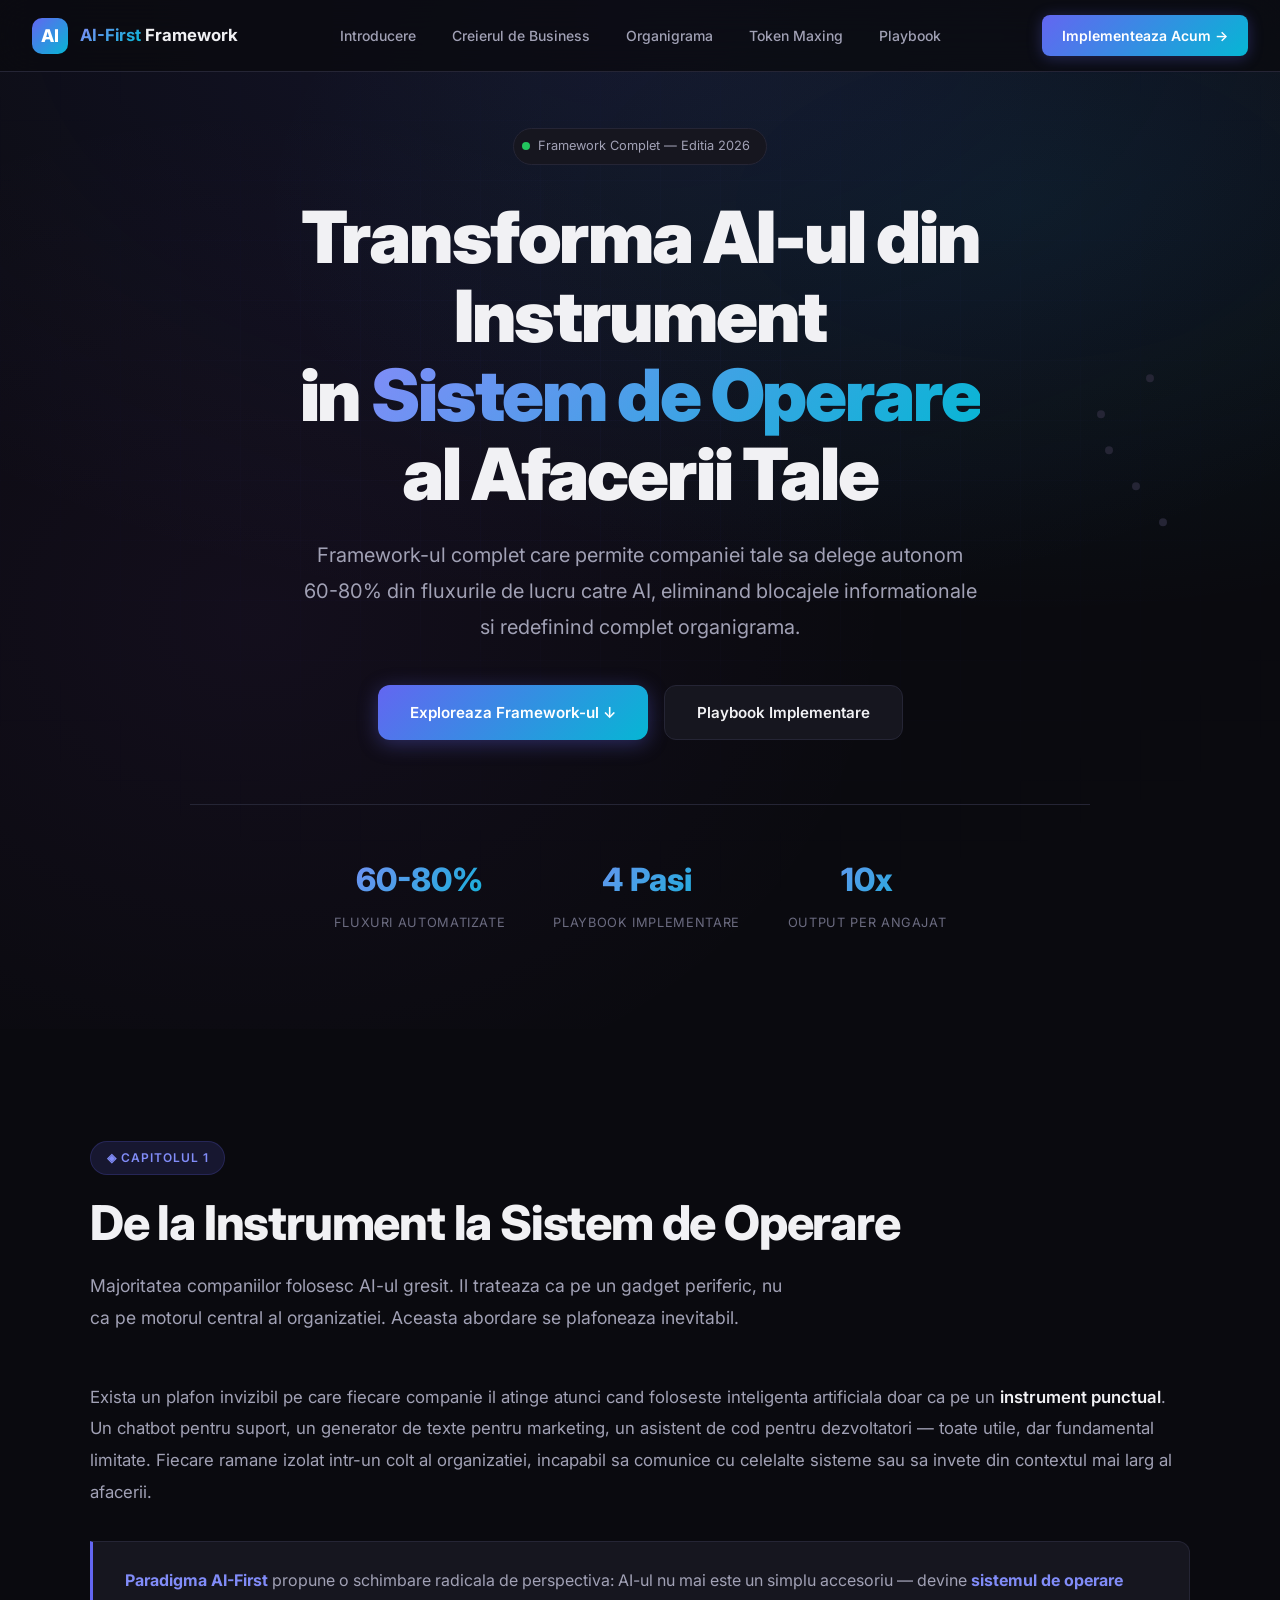
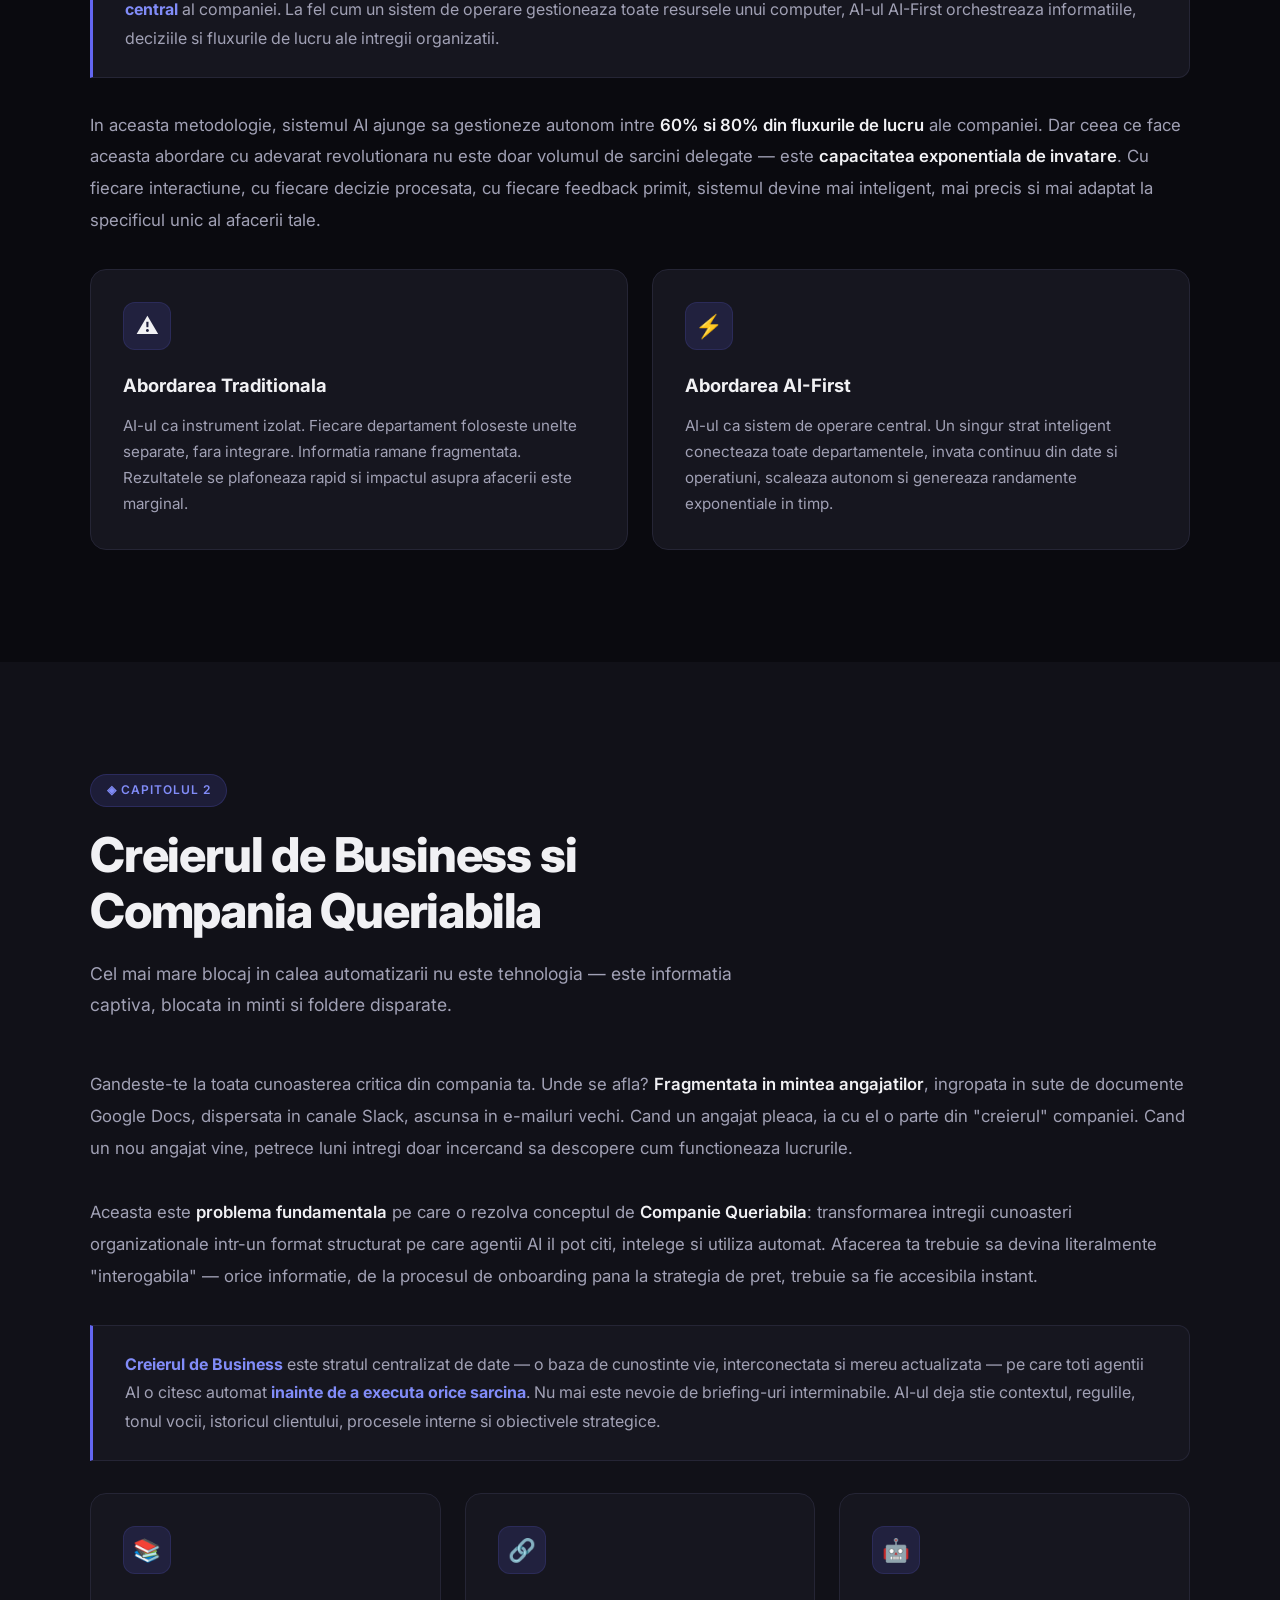
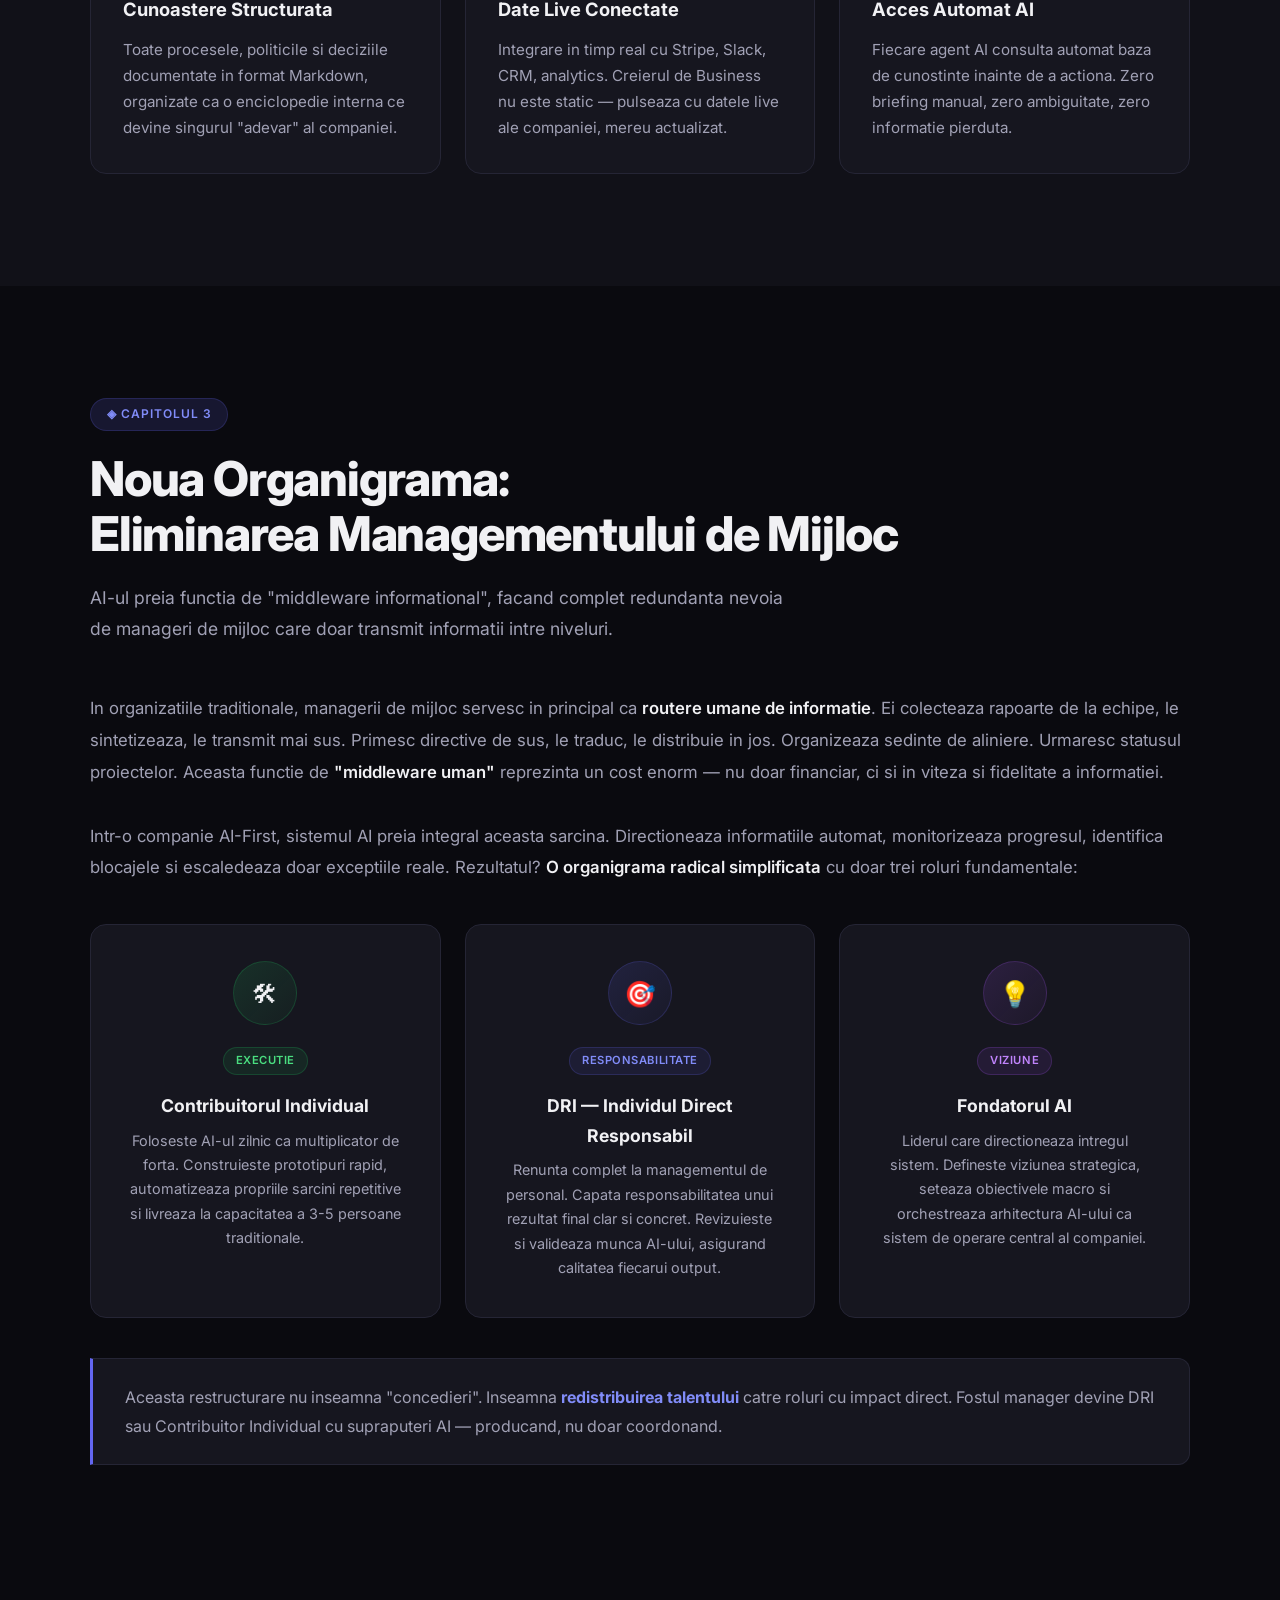
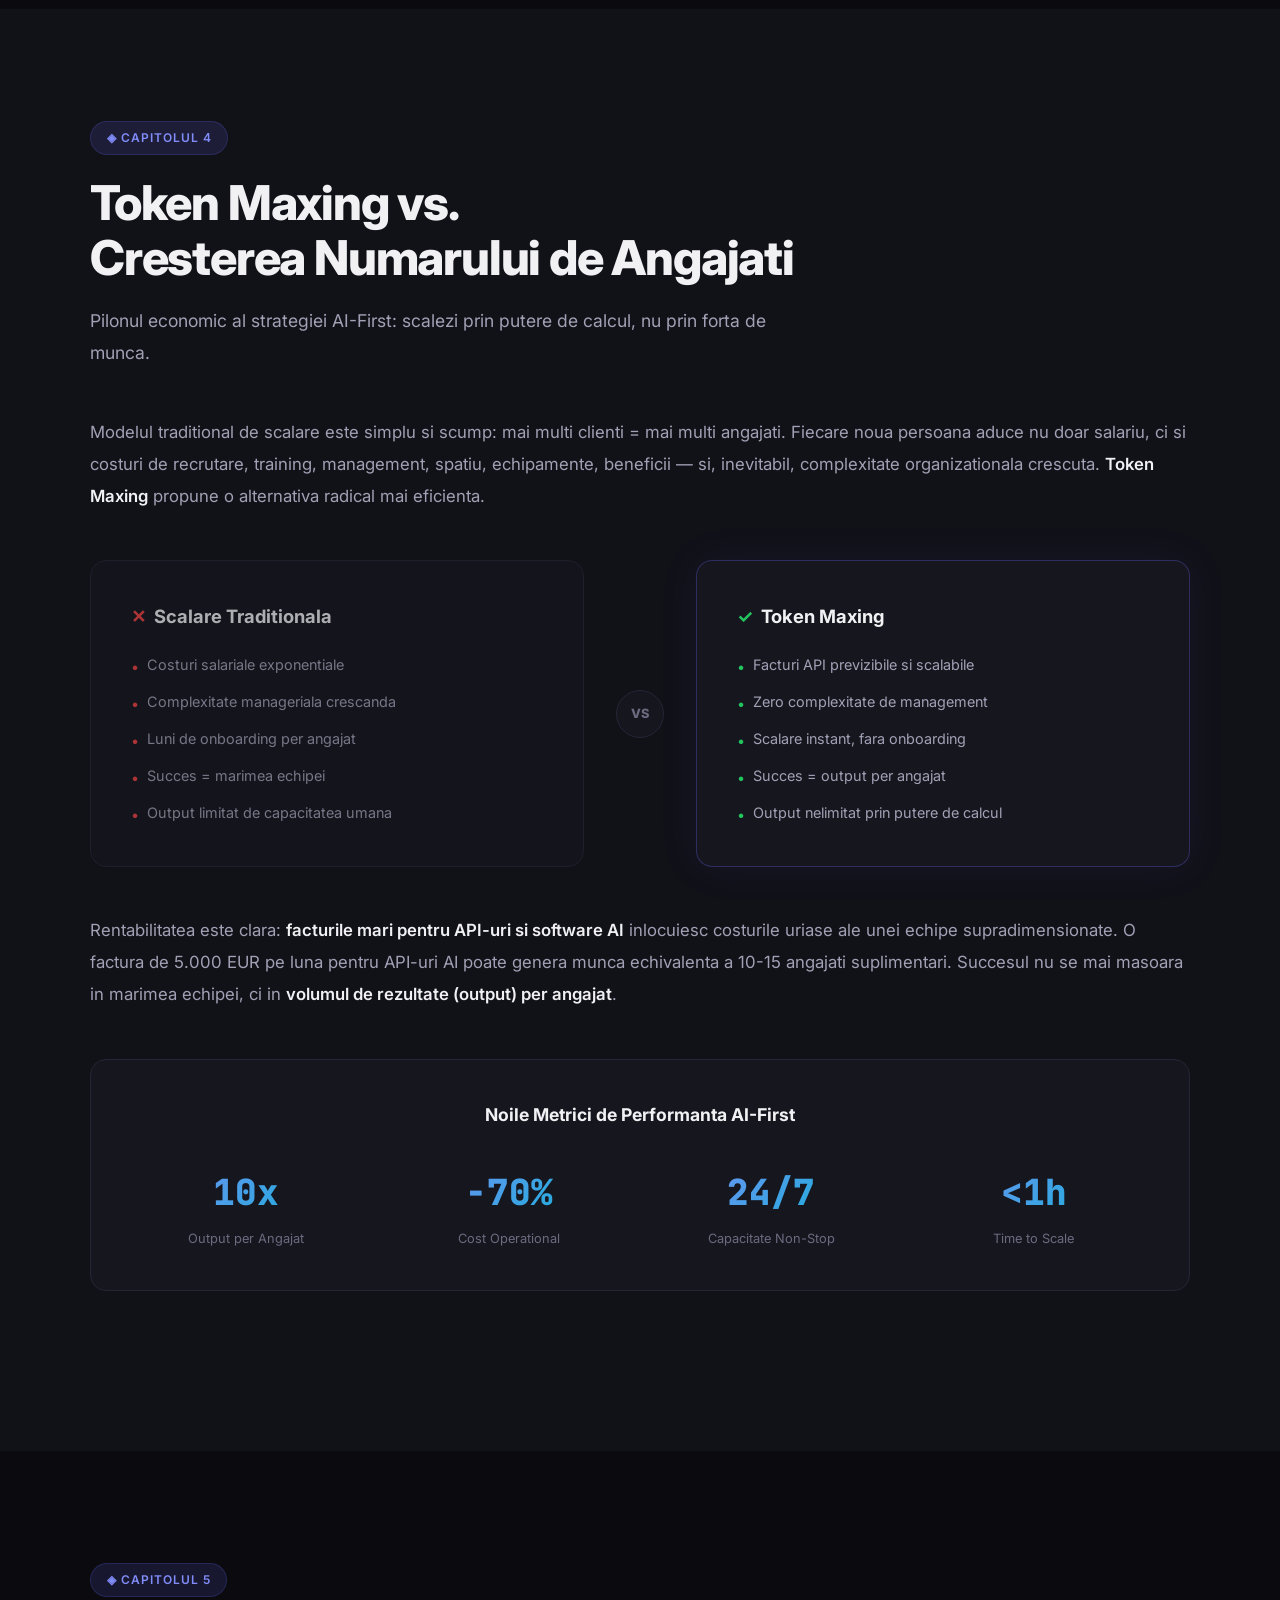
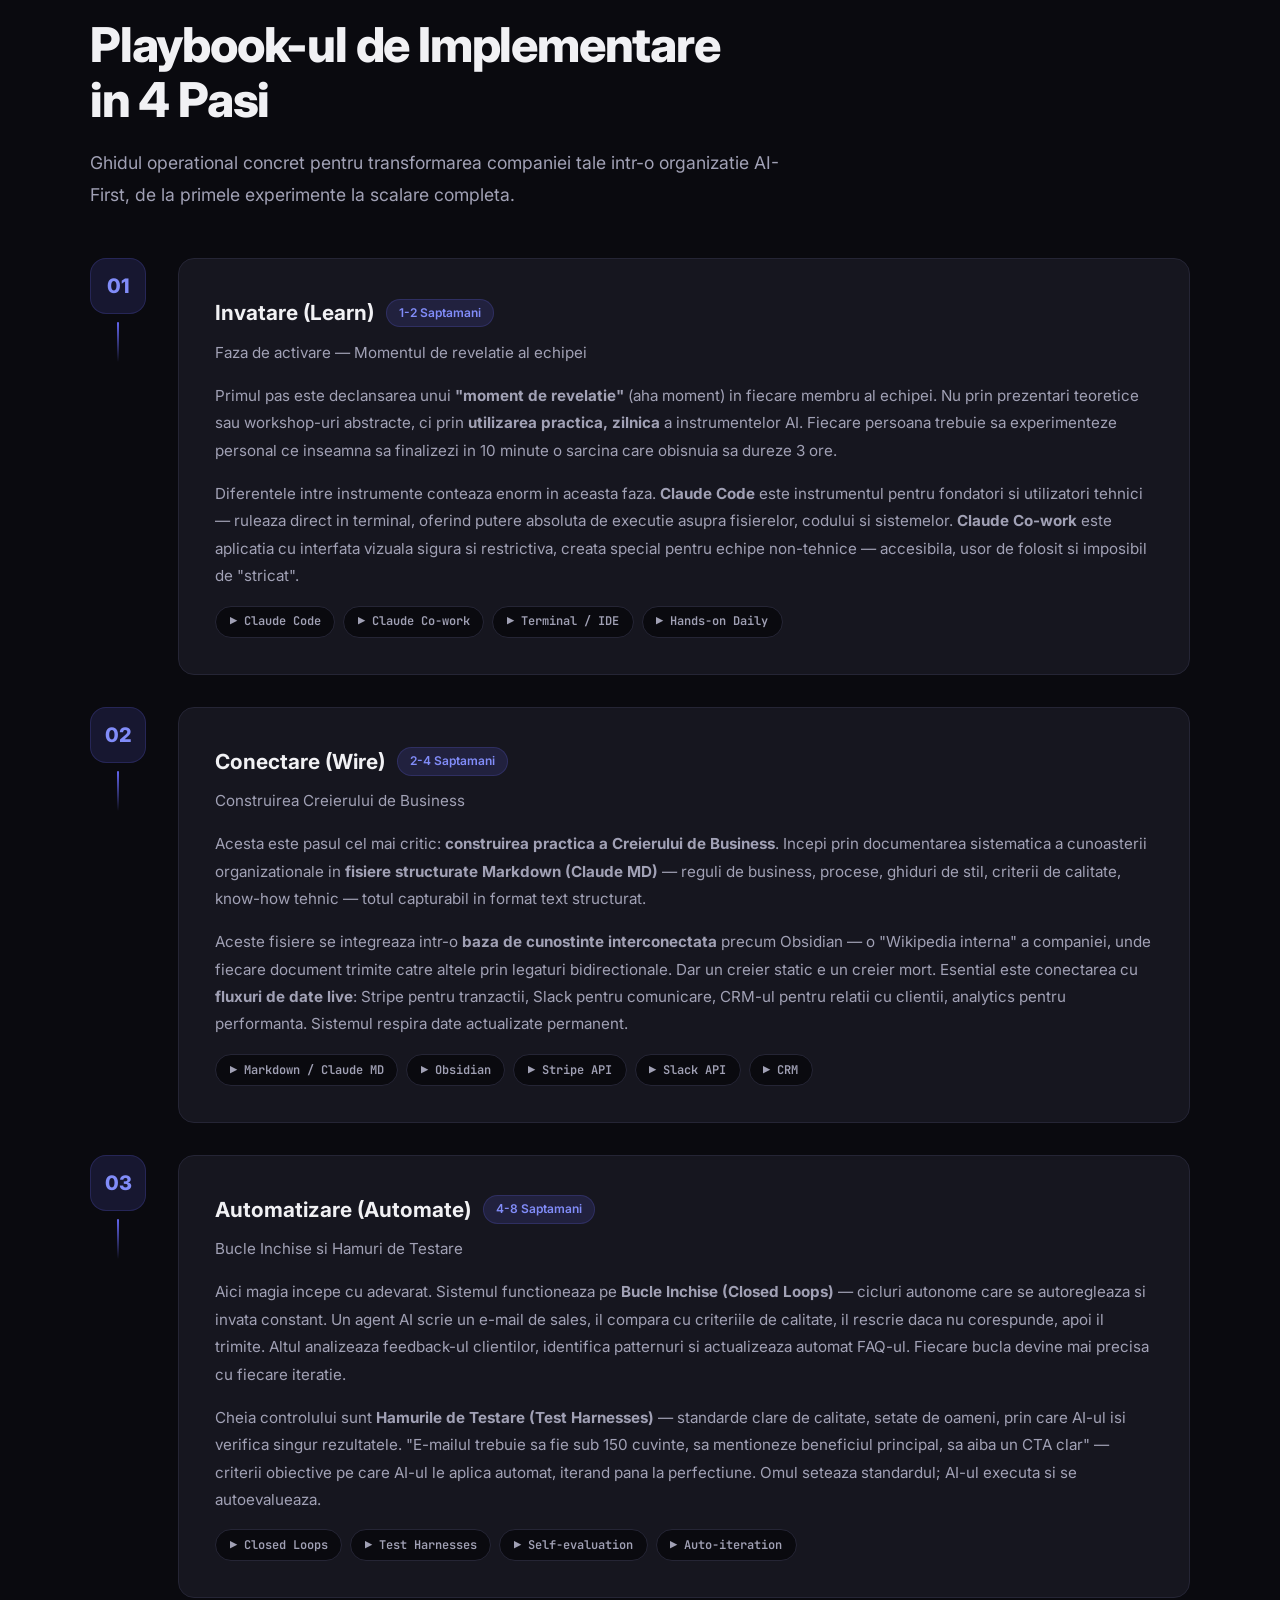
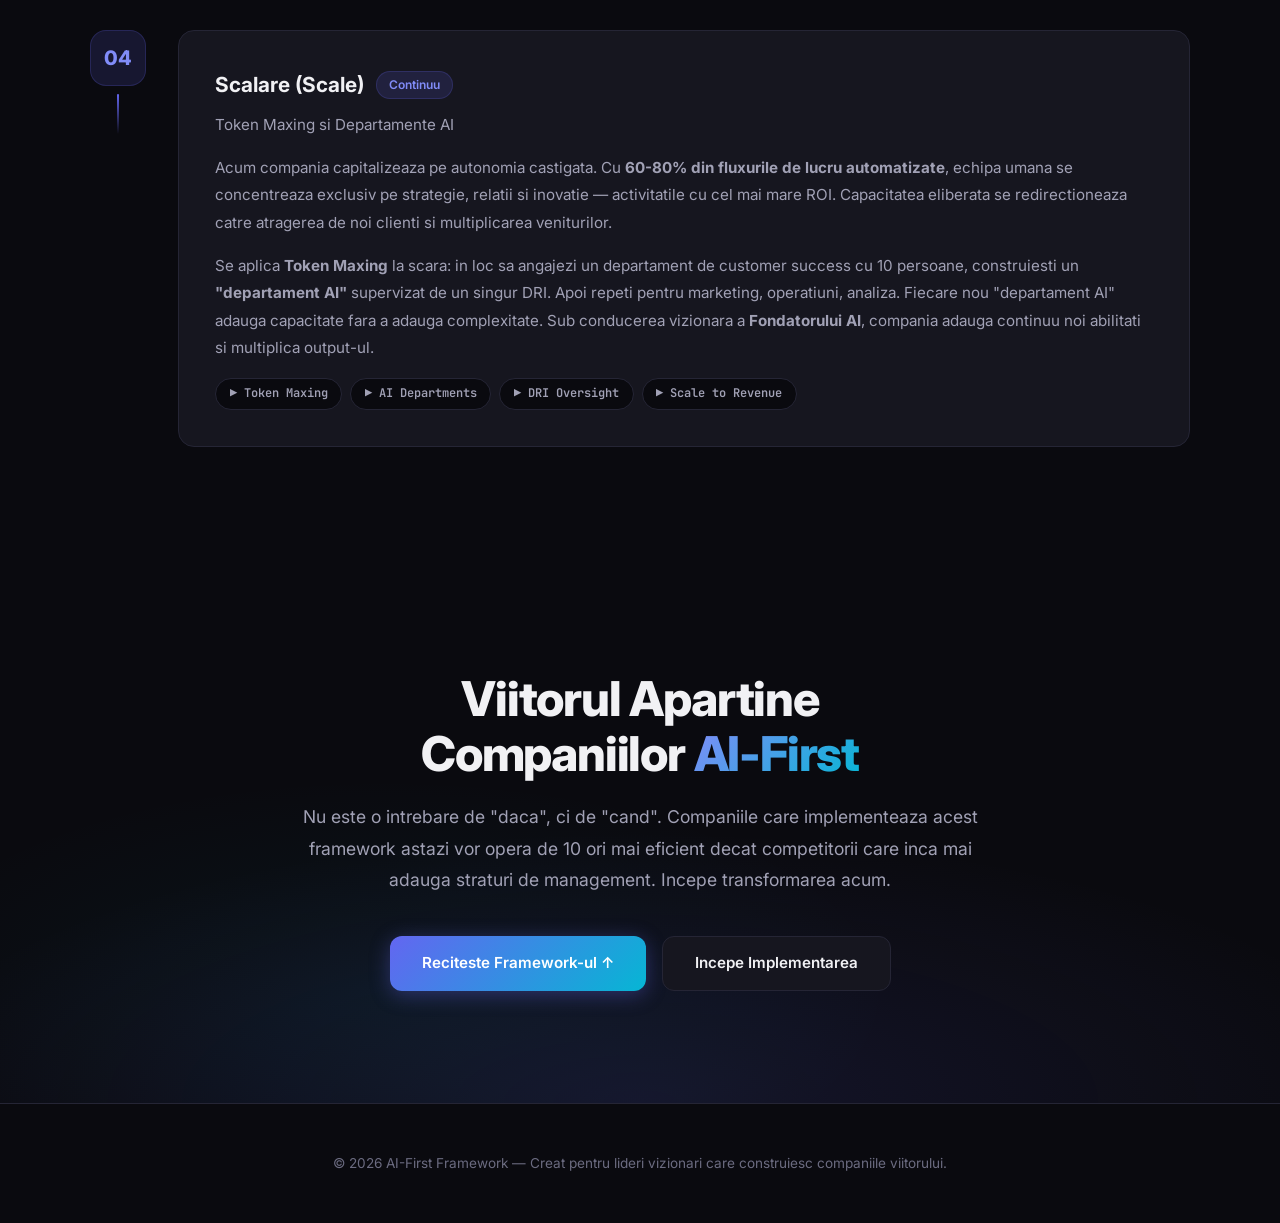
==== index.html @ c21f4649 "Initial: AI-First Framework site" ====
<!DOCTYPE html>
<html lang="ro">
<head>
    <meta charset="UTF-8">
    <meta name="viewport" content="width=device-width, initial-scale=1.0">
    <title>Framework-ul Business AI-First | De la Instrument la Sistem de Operare</title>
    <meta name="description" content="Ghidul complet pentru transformarea companiei tale într-o organizație AI-First. Descoperă cum să implementezi AI-ul ca sistem de operare central al afacerii.">
    <link rel="preconnect" href="https://fonts.googleapis.com">
    <link rel="preconnect" href="https://fonts.gstatic.com" crossorigin>
    <link href="https://fonts.googleapis.com/css2?family=Inter:wght@400;500;600;700;800;900&family=JetBrains+Mono:wght@400;500;600&display=swap" rel="stylesheet">
    <style>
        *, *::before, *::after {
            margin: 0;
            padding: 0;
            box-sizing: border-box;
        }

        :root {
            --bg-primary: #0a0a0f;
            --bg-secondary: #111118;
            --bg-card: #16161f;
            --bg-card-hover: #1c1c28;
            --accent: #6366f1;
            --accent-light: #818cf8;
            --accent-glow: rgba(99, 102, 241, 0.15);
            --accent-secondary: #06b6d4;
            --text-primary: #f1f1f4;
            --text-secondary: #a1a1b5;
            --text-muted: #6b6b80;
            --border: #252535;
            --gradient-1: linear-gradient(135deg, #6366f1, #06b6d4);
            --gradient-2: linear-gradient(135deg, #6366f1, #a855f7);
            --gradient-text: linear-gradient(135deg, #818cf8, #06b6d4);
        }

        html {
            scroll-behavior: smooth;
            font-size: 16px;
        }

        body {
            font-family: 'Inter', -apple-system, BlinkMacSystemFont, sans-serif;
            background-color: var(--bg-primary);
            color: var(--text-primary);
            line-height: 1.7;
            overflow-x: hidden;
        }

        nav {
            position: fixed;
            top: 0;
            left: 0;
            right: 0;
            z-index: 1000;
            padding: 0 2rem;
            height: 72px;
            display: flex;
            align-items: center;
            justify-content: space-between;
            background: rgba(10, 10, 15, 0.8);
            backdrop-filter: blur(20px);
            border-bottom: 1px solid var(--border);
            transition: all 0.3s ease;
        }

        nav.scrolled {
            background: rgba(10, 10, 15, 0.95);
            box-shadow: 0 4px 30px rgba(0,0,0,0.3);
        }

        .nav-brand {
            display: flex;
            align-items: center;
            gap: 0.75rem;
            text-decoration: none;
        }

        .nav-brand-icon {
            width: 36px;
            height: 36px;
            border-radius: 10px;
            background: var(--gradient-1);
            display: flex;
            align-items: center;
            justify-content: center;
            font-size: 1.1rem;
            font-weight: 800;
            color: white;
        }

        .nav-brand-text {
            font-size: 1.05rem;
            font-weight: 700;
            color: var(--text-primary);
        }

        .nav-brand-text span {
            background: var(--gradient-text);
            -webkit-background-clip: text;
            -webkit-text-fill-color: transparent;
            background-clip: text;
        }

        .nav-links {
            display: flex;
            gap: 0.25rem;
            list-style: none;
        }

        .nav-links a {
            padding: 0.5rem 1rem;
            color: var(--text-secondary);
            text-decoration: none;
            font-size: 0.875rem;
            font-weight: 500;
            border-radius: 8px;
            transition: all 0.2s;
        }

        .nav-links a:hover,
        .nav-links a.active {
            color: var(--text-primary);
            background: rgba(99, 102, 241, 0.1);
        }

        .nav-cta {
            padding: 0.55rem 1.25rem;
            background: var(--gradient-1);
            color: white !important;
            border-radius: 8px;
            font-weight: 600;
            font-size: 0.875rem;
            text-decoration: none;
            transition: all 0.3s;
            box-shadow: 0 2px 15px rgba(99, 102, 241, 0.3);
        }

        .nav-cta:hover {
            transform: translateY(-1px);
            box-shadow: 0 4px 25px rgba(99, 102, 241, 0.5);
        }

        .mobile-toggle {
            display: none;
            flex-direction: column;
            gap: 5px;
            cursor: pointer;
            padding: 4px;
        }

        .mobile-toggle span {
            width: 24px;
            height: 2px;
            background: var(--text-primary);
            border-radius: 2px;
            transition: all 0.3s;
        }

        .hero {
            min-height: 100vh;
            display: flex;
            align-items: center;
            justify-content: center;
            padding: 8rem 2rem 6rem;
            position: relative;
            overflow: hidden;
        }

        .hero-bg {
            position: absolute;
            inset: 0;
            background:
                radial-gradient(ellipse 80% 60% at 50% 0%, rgba(99, 102, 241, 0.12), transparent),
                radial-gradient(ellipse 60% 40% at 80% 20%, rgba(6, 182, 212, 0.08), transparent),
                radial-gradient(ellipse 50% 50% at 20% 60%, rgba(168, 85, 247, 0.06), transparent);
            pointer-events: none;
        }

        .hero-grid {
            position: absolute;
            inset: 0;
            background-image:
                linear-gradient(rgba(99, 102, 241, 0.03) 1px, transparent 1px),
                linear-gradient(90deg, rgba(99, 102, 241, 0.03) 1px, transparent 1px);
            background-size: 60px 60px;
            mask-image: radial-gradient(ellipse 70% 50% at 50% 40%, black, transparent);
            pointer-events: none;
        }

        .hero-content {
            max-width: 900px;
            text-align: center;
            position: relative;
            z-index: 1;
        }

        .hero-badge {
            display: inline-flex;
            align-items: center;
            gap: 0.5rem;
            padding: 0.4rem 1rem 0.4rem 0.5rem;
            background: var(--bg-card);
            border: 1px solid var(--border);
            border-radius: 100px;
            font-size: 0.8rem;
            color: var(--text-secondary);
            margin-bottom: 2rem;
        }

        .hero-badge-dot {
            width: 8px;
            height: 8px;
            border-radius: 50%;
            background: #22c55e;
            animation: pulse-dot 2s infinite;
        }

        @keyframes pulse-dot {
            0%, 100% { opacity: 1; box-shadow: 0 0 0 0 rgba(34, 197, 94, 0.4); }
            50% { opacity: 0.8; box-shadow: 0 0 0 6px rgba(34, 197, 94, 0); }
        }

        .hero h1 {
            font-size: clamp(2.5rem, 6vw, 4.5rem);
            font-weight: 900;
            line-height: 1.1;
            letter-spacing: -0.03em;
            margin-bottom: 1.5rem;
        }

        .hero h1 .gradient {
            background: var(--gradient-text);
            -webkit-background-clip: text;
            -webkit-text-fill-color: transparent;
            background-clip: text;
        }

        .hero-subtitle {
            font-size: clamp(1.05rem, 2vw, 1.25rem);
            color: var(--text-secondary);
            max-width: 680px;
            margin: 0 auto 2.5rem;
            line-height: 1.8;
        }

        .hero-actions {
            display: flex;
            gap: 1rem;
            justify-content: center;
            flex-wrap: wrap;
        }

        .btn {
            display: inline-flex;
            align-items: center;
            gap: 0.5rem;
            padding: 0.85rem 2rem;
            border-radius: 12px;
            font-size: 0.95rem;
            font-weight: 600;
            text-decoration: none;
            transition: all 0.3s;
            cursor: pointer;
            border: none;
            font-family: inherit;
        }

        .btn-primary {
            background: var(--gradient-1);
            color: white;
            box-shadow: 0 4px 20px rgba(99, 102, 241, 0.35);
        }

        .btn-primary:hover {
            transform: translateY(-2px);
            box-shadow: 0 8px 35px rgba(99, 102, 241, 0.5);
        }

        .btn-ghost {
            background: var(--bg-card);
            color: var(--text-primary);
            border: 1px solid var(--border);
        }

        .btn-ghost:hover {
            background: var(--bg-card-hover);
            border-color: var(--accent);
        }

        .hero-stats {
            display: flex;
            justify-content: center;
            gap: 3rem;
            margin-top: 4rem;
            padding-top: 3rem;
            border-top: 1px solid var(--border);
        }

        .hero-stat-value {
            font-size: 2rem;
            font-weight: 800;
            background: var(--gradient-text);
            -webkit-background-clip: text;
            -webkit-text-fill-color: transparent;
            background-clip: text;
        }

        .hero-stat-label {
            font-size: 0.8rem;
            color: var(--text-muted);
            margin-top: 0.25rem;
            text-transform: uppercase;
            letter-spacing: 0.05em;
        }

        .section {
            padding: 7rem 2rem;
            position: relative;
        }

        .section-alt {
            background: var(--bg-secondary);
        }

        .container {
            max-width: 1100px;
            margin: 0 auto;
        }

        .section-label {
            display: inline-flex;
            align-items: center;
            gap: 0.5rem;
            padding: 0.35rem 1rem;
            background: var(--accent-glow);
            border: 1px solid rgba(99, 102, 241, 0.2);
            border-radius: 100px;
            font-size: 0.75rem;
            font-weight: 600;
            color: var(--accent-light);
            text-transform: uppercase;
            letter-spacing: 0.08em;
            margin-bottom: 1.25rem;
        }

        .section-title {
            font-size: clamp(2rem, 4vw, 3rem);
            font-weight: 800;
            line-height: 1.15;
            letter-spacing: -0.025em;
            margin-bottom: 1.25rem;
        }

        .section-subtitle {
            font-size: 1.1rem;
            color: var(--text-secondary);
            max-width: 700px;
            line-height: 1.8;
            margin-bottom: 3rem;
        }

        .content-block {
            font-size: 1.05rem;
            color: var(--text-secondary);
            line-height: 1.9;
            margin-bottom: 2rem;
        }

        .content-block strong {
            color: var(--text-primary);
            font-weight: 600;
        }

        .highlight-box {
            background: var(--bg-card);
            border: 1px solid var(--border);
            border-left: 3px solid var(--accent);
            border-radius: 0 12px 12px 0;
            padding: 1.5rem 2rem;
            margin: 2rem 0;
        }

        .highlight-box p {
            color: var(--text-secondary);
            line-height: 1.8;
        }

        .highlight-box strong {
            color: var(--accent-light);
        }

        .features-grid {
            display: grid;
            grid-template-columns: repeat(auto-fit, minmax(300px, 1fr));
            gap: 1.5rem;
            margin-top: 2rem;
        }

        .feature-card {
            background: var(--bg-card);
            border: 1px solid var(--border);
            border-radius: 16px;
            padding: 2rem;
            transition: all 0.3s;
            position: relative;
            overflow: hidden;
        }

        .feature-card::before {
            content: '';
            position: absolute;
            top: 0;
            left: 0;
            right: 0;
            height: 2px;
            background: var(--gradient-1);
            opacity: 0;
            transition: opacity 0.3s;
        }

        .feature-card:hover {
            border-color: rgba(99, 102, 241, 0.3);
            transform: translateY(-3px);
            box-shadow: 0 12px 40px rgba(0,0,0,0.3);
        }

        .feature-card:hover::before {
            opacity: 1;
        }

        .feature-icon {
            width: 48px;
            height: 48px;
            border-radius: 12px;
            background: var(--accent-glow);
            border: 1px solid rgba(99, 102, 241, 0.15);
            display: flex;
            align-items: center;
            justify-content: center;
            font-size: 1.4rem;
            margin-bottom: 1.25rem;
        }

        .feature-card h3 {
            font-size: 1.15rem;
            font-weight: 700;
            margin-bottom: 0.75rem;
            color: var(--text-primary);
        }

        .feature-card p {
            font-size: 0.95rem;
            color: var(--text-secondary);
            line-height: 1.7;
        }

        .roles-grid {
            display: grid;
            grid-template-columns: repeat(3, 1fr);
            gap: 1.5rem;
            margin-top: 2.5rem;
        }

        .role-card {
            background: var(--bg-card);
            border: 1px solid var(--border);
            border-radius: 16px;
            padding: 2.25rem;
            text-align: center;
            transition: all 0.3s;
        }

        .role-card:hover {
            border-color: rgba(99, 102, 241, 0.3);
            transform: translateY(-3px);
            box-shadow: 0 12px 40px rgba(0,0,0,0.3);
        }

        .role-avatar {
            width: 64px;
            height: 64px;
            border-radius: 50%;
            margin: 0 auto 1.25rem;
            display: flex;
            align-items: center;
            justify-content: center;
            font-size: 1.6rem;
        }

        .role-card:nth-child(1) .role-avatar {
            background: linear-gradient(135deg, rgba(34, 197, 94, 0.15), rgba(34, 197, 94, 0.05));
            border: 1px solid rgba(34, 197, 94, 0.2);
        }

        .role-card:nth-child(2) .role-avatar {
            background: linear-gradient(135deg, rgba(99, 102, 241, 0.15), rgba(99, 102, 241, 0.05));
            border: 1px solid rgba(99, 102, 241, 0.2);
        }

        .role-card:nth-child(3) .role-avatar {
            background: linear-gradient(135deg, rgba(168, 85, 247, 0.15), rgba(168, 85, 247, 0.05));
            border: 1px solid rgba(168, 85, 247, 0.2);
        }

        .role-card h3 {
            font-size: 1.1rem;
            font-weight: 700;
            margin-bottom: 0.5rem;
        }

        .role-tag {
            display: inline-block;
            padding: 0.2rem 0.75rem;
            border-radius: 100px;
            font-size: 0.7rem;
            font-weight: 600;
            text-transform: uppercase;
            letter-spacing: 0.05em;
            margin-bottom: 1rem;
        }

        .role-card:nth-child(1) .role-tag {
            background: rgba(34, 197, 94, 0.1);
            color: #4ade80;
            border: 1px solid rgba(34, 197, 94, 0.2);
        }

        .role-card:nth-child(2) .role-tag {
            background: rgba(99, 102, 241, 0.1);
            color: #818cf8;
            border: 1px solid rgba(99, 102, 241, 0.2);
        }

        .role-card:nth-child(3) .role-tag {
            background: rgba(168, 85, 247, 0.1);
            color: #c084fc;
            border: 1px solid rgba(168, 85, 247, 0.2);
        }

        .role-card p {
            font-size: 0.9rem;
            color: var(--text-secondary);
            line-height: 1.7;
        }

        .comparison {
            display: grid;
            grid-template-columns: 1fr auto 1fr;
            gap: 2rem;
            align-items: center;
            margin: 3rem 0;
        }

        .comparison-card {
            background: var(--bg-card);
            border: 1px solid var(--border);
            border-radius: 16px;
            padding: 2.5rem;
        }

        .comparison-card.old { opacity: 0.7; }

        .comparison-card.new {
            border-color: rgba(99, 102, 241, 0.3);
            box-shadow: 0 0 40px rgba(99, 102, 241, 0.08);
        }

        .comparison-card h3 {
            font-size: 1.15rem;
            font-weight: 700;
            margin-bottom: 1.25rem;
            display: flex;
            align-items: center;
            gap: 0.5rem;
        }

        .comparison-card ul {
            list-style: none;
            display: flex;
            flex-direction: column;
            gap: 0.75rem;
        }

        .comparison-card li {
            display: flex;
            align-items: flex-start;
            gap: 0.5rem;
            font-size: 0.9rem;
            color: var(--text-secondary);
            line-height: 1.6;
        }

        .comparison-card li .icon {
            flex-shrink: 0;
            margin-top: 2px;
        }

        .comparison-vs {
            width: 48px;
            height: 48px;
            border-radius: 50%;
            background: var(--bg-card);
            border: 1px solid var(--border);
            display: flex;
            align-items: center;
            justify-content: center;
            font-size: 0.8rem;
            font-weight: 800;
            color: var(--text-muted);
        }

        .playbook-steps {
            display: flex;
            flex-direction: column;
            gap: 2rem;
            margin-top: 2.5rem;
        }

        .step {
            display: grid;
            grid-template-columns: auto 1fr;
            gap: 2rem;
            align-items: start;
        }

        .step-marker {
            width: 56px;
            display: flex;
            flex-direction: column;
            align-items: center;
            gap: 0.5rem;
        }

        .step-number {
            width: 56px;
            height: 56px;
            border-radius: 16px;
            background: var(--accent-glow);
            border: 1px solid rgba(99, 102, 241, 0.2);
            display: flex;
            align-items: center;
            justify-content: center;
            font-size: 1.25rem;
            font-weight: 800;
            color: var(--accent-light);
        }

        .step-line {
            width: 2px;
            flex: 1;
            min-height: 40px;
            background: linear-gradient(to bottom, var(--accent), transparent);
            border-radius: 2px;
        }

        .step-content {
            background: var(--bg-card);
            border: 1px solid var(--border);
            border-radius: 16px;
            padding: 2.25rem;
        }

        .step-content h3 {
            font-size: 1.3rem;
            font-weight: 700;
            margin-bottom: 0.5rem;
            display: flex;
            align-items: center;
            gap: 0.75rem;
            flex-wrap: wrap;
        }

        .step-content h3 span {
            font-size: 0.75rem;
            font-weight: 600;
            padding: 0.2rem 0.75rem;
            border-radius: 100px;
            background: var(--accent-glow);
            color: var(--accent-light);
            border: 1px solid rgba(99, 102, 241, 0.2);
        }

        .step-duration {
            font-size: 0.8rem;
            color: var(--text-muted);
            margin-bottom: 1rem;
        }

        .step-content p {
            font-size: 0.95rem;
            color: var(--text-secondary);
            line-height: 1.8;
            margin-bottom: 1rem;
        }

        .step-content p:last-of-type { margin-bottom: 0; }

        .tool-badges {
            display: flex;
            gap: 0.5rem;
            flex-wrap: wrap;
            margin-top: 1rem;
        }

        .tool-badge {
            display: inline-flex;
            align-items: center;
            gap: 0.35rem;
            padding: 0.3rem 0.85rem;
            background: var(--bg-primary);
            border: 1px solid var(--border);
            border-radius: 100px;
            font-size: 0.75rem;
            font-weight: 600;
            color: var(--text-secondary);
            font-family: 'JetBrains Mono', monospace;
        }

        .metric-bar {
            background: var(--bg-card);
            border: 1px solid var(--border);
            border-radius: 16px;
            padding: 2.5rem;
            margin: 3rem 0;
        }

        .metric-bar h3 {
            font-size: 1.1rem;
            font-weight: 700;
            margin-bottom: 2rem;
            text-align: center;
        }

        .metrics {
            display: grid;
            grid-template-columns: repeat(4, 1fr);
            gap: 2rem;
        }

        .metric { text-align: center; }

        .metric-value {
            font-size: 2.25rem;
            font-weight: 800;
            font-family: 'JetBrains Mono', monospace;
            background: var(--gradient-text);
            -webkit-background-clip: text;
            -webkit-text-fill-color: transparent;
            background-clip: text;
        }

        .metric-label {
            font-size: 0.8rem;
            color: var(--text-muted);
            margin-top: 0.35rem;
        }

        .cta-section {
            padding: 7rem 2rem;
            text-align: center;
            position: relative;
            overflow: hidden;
        }

        .cta-section::before {
            content: '';
            position: absolute;
            inset: 0;
            background:
                radial-gradient(ellipse 60% 50% at 50% 100%, rgba(99, 102, 241, 0.12), transparent),
                radial-gradient(ellipse 40% 40% at 30% 80%, rgba(6, 182, 212, 0.06), transparent);
            pointer-events: none;
        }

        .cta-content {
            position: relative;
            z-index: 1;
            max-width: 700px;
            margin: 0 auto;
        }

        .cta-content h2 {
            font-size: clamp(2rem, 4vw, 3rem);
            font-weight: 800;
            line-height: 1.15;
            letter-spacing: -0.025em;
            margin-bottom: 1.25rem;
        }

        .cta-content p {
            font-size: 1.1rem;
            color: var(--text-secondary);
            margin-bottom: 2.5rem;
            line-height: 1.8;
        }

        footer {
            padding: 3rem 2rem;
            border-top: 1px solid var(--border);
            text-align: center;
        }

        footer p {
            font-size: 0.85rem;
            color: var(--text-muted);
        }

        .toc {
            position: fixed;
            right: 2rem;
            top: 50%;
            transform: translateY(-50%);
            z-index: 100;
            display: flex;
            flex-direction: column;
            gap: 0.5rem;
        }

        .toc a {
            display: flex;
            align-items: center;
            gap: 0.75rem;
            text-decoration: none;
            color: var(--text-muted);
            font-size: 0.72rem;
            font-weight: 500;
            transition: all 0.2s;
            flex-direction: row-reverse;
        }

        .toc a .toc-dot {
            width: 8px;
            height: 8px;
            border-radius: 50%;
            background: var(--border);
            transition: all 0.3s;
            flex-shrink: 0;
        }

        .toc a .toc-label {
            opacity: 0;
            transform: translateX(10px);
            transition: all 0.2s;
            white-space: nowrap;
            padding: 0.2rem 0.5rem;
            background: var(--bg-card);
            border: 1px solid var(--border);
            border-radius: 6px;
        }

        .toc a:hover .toc-label {
            opacity: 1;
            transform: translateX(0);
        }

        .toc a.active .toc-dot {
            background: var(--accent);
            box-shadow: 0 0 10px rgba(99, 102, 241, 0.4);
        }

        .toc a.active { color: var(--accent-light); }

        .fade-in {
            opacity: 0;
            transform: translateY(30px);
            transition: opacity 0.6s ease, transform 0.6s ease;
        }

        .fade-in.visible {
            opacity: 1;
            transform: translateY(0);
        }

        @media (max-width: 1200px) {
            .toc { display: none; }
        }

        @media (max-width: 768px) {
            nav { padding: 0 1rem; }

            .nav-links {
                display: none;
                position: absolute;
                top: 72px;
                left: 0;
                right: 0;
                background: var(--bg-primary);
                border-bottom: 1px solid var(--border);
                flex-direction: column;
                padding: 1rem;
            }

            .nav-links.open { display: flex; }
            .mobile-toggle { display: flex; }
            .nav-cta { display: none; }
            .hero { padding: 7rem 1.25rem 4rem; }
            .hero-stats { flex-direction: column; gap: 1.5rem; }
            .section { padding: 4rem 1.25rem; }
            .roles-grid { grid-template-columns: 1fr; }
            .comparison { grid-template-columns: 1fr; }
            .comparison-vs { margin: 0 auto; }
            .step { grid-template-columns: 1fr; }
            .step-marker { flex-direction: row; width: auto; }
            .step-line { display: none; }
            .metrics { grid-template-columns: repeat(2, 1fr); }
        }

        ::-webkit-scrollbar { width: 8px; }
        ::-webkit-scrollbar-track { background: var(--bg-primary); }
        ::-webkit-scrollbar-thumb { background: var(--border); border-radius: 4px; }
        ::-webkit-scrollbar-thumb:hover { background: var(--text-muted); }
    </style>
</head>
<body>

<nav id="navbar">
    <a href="#" class="nav-brand">
        <div class="nav-brand-icon">AI</div>
        <div class="nav-brand-text"><span>AI-First</span> Framework</div>
    </a>
    <ul class="nav-links" id="navLinks">
        <li><a href="#intro">Introducere</a></li>
        <li><a href="#brain">Creierul de Business</a></li>
        <li><a href="#org">Organigrama</a></li>
        <li><a href="#tokens">Token Maxing</a></li>
        <li><a href="#playbook">Playbook</a></li>
    </ul>
    <a href="#playbook" class="nav-cta">Implementeaza Acum &#8594;</a>
    <div class="mobile-toggle" id="mobileToggle" aria-label="Menu">
        <span></span><span></span><span></span>
    </div>
</nav>

<div class="toc" id="toc">
    <a href="#intro"><span class="toc-label">Introducere</span><span class="toc-dot"></span></a>
    <a href="#brain"><span class="toc-label">Creierul de Business</span><span class="toc-dot"></span></a>
    <a href="#org"><span class="toc-label">Noua Organigrama</span><span class="toc-dot"></span></a>
    <a href="#tokens"><span class="toc-label">Token Maxing</span><span class="toc-dot"></span></a>
    <a href="#playbook"><span class="toc-label">Playbook</span><span class="toc-dot"></span></a>
</div>

<header class="hero" id="hero">
    <div class="hero-bg"></div>
    <div class="hero-grid"></div>
    <div class="hero-content fade-in">
        <div class="hero-badge">
            <span class="hero-badge-dot"></span>
            Framework Complet &mdash; Editia 2026
        </div>
        <h1>
            Transforma AI-ul din Instrument<br>
            in <span class="gradient">Sistem de Operare</span><br>
            al Afacerii Tale
        </h1>
        <p class="hero-subtitle">
            Framework-ul complet care permite companiei tale sa delege autonom 60-80% din fluxurile de lucru catre AI, eliminand blocajele informationale si redefinind complet organigrama.
        </p>
        <div class="hero-actions">
            <a href="#intro" class="btn btn-primary">Exploreaza Framework-ul &#8595;</a>
            <a href="#playbook" class="btn btn-ghost">Playbook Implementare</a>
        </div>
        <div class="hero-stats">
            <div class="hero-stat">
                <div class="hero-stat-value">60-80%</div>
                <div class="hero-stat-label">Fluxuri Automatizate</div>
            </div>
            <div class="hero-stat">
                <div class="hero-stat-value">4 Pasi</div>
                <div class="hero-stat-label">Playbook Implementare</div>
            </div>
            <div class="hero-stat">
                <div class="hero-stat-value">10x</div>
                <div class="hero-stat-label">Output per Angajat</div>
            </div>
        </div>
    </div>
</header>

<!-- Sectiunea 1: Introducere -->
<section class="section" id="intro">
    <div class="container">
        <div class="fade-in">
            <span class="section-label">&#9672; Capitolul 1</span>
            <h2 class="section-title">De la Instrument la Sistem de Operare</h2>
            <p class="section-subtitle">
                Majoritatea companiilor folosesc AI-ul gresit. Il trateaza ca pe un gadget periferic, nu ca pe motorul central al organizatiei. Aceasta abordare se plafoneaza inevitabil.
            </p>
        </div>

        <div class="content-block fade-in">
            <p>
                Exista un plafon invizibil pe care fiecare companie il atinge atunci cand foloseste inteligenta artificiala doar ca pe un <strong>instrument punctual</strong>. Un chatbot pentru suport, un generator de texte pentru marketing, un asistent de cod pentru dezvoltatori &mdash; toate utile, dar fundamental limitate. Fiecare ramane izolat intr-un colt al organizatiei, incapabil sa comunice cu celelalte sisteme sau sa invete din contextul mai larg al afacerii.
            </p>
        </div>

        <div class="highlight-box fade-in">
            <p>
                <strong>Paradigma AI-First</strong> propune o schimbare radicala de perspectiva: AI-ul nu mai este un simplu accesoriu &mdash; devine <strong>sistemul de operare central</strong> al companiei. La fel cum un sistem de operare gestioneaza toate resursele unui computer, AI-ul AI-First orchestreaza informatiile, deciziile si fluxurile de lucru ale intregii organizatii.
            </p>
        </div>

        <div class="content-block fade-in">
            <p>
                In aceasta metodologie, sistemul AI ajunge sa gestioneze autonom intre <strong>60% si 80% din fluxurile de lucru</strong> ale companiei. Dar ceea ce face aceasta abordare cu adevarat revolutionara nu este doar volumul de sarcini delegate &mdash; este <strong>capacitatea exponentiala de invatare</strong>. Cu fiecare interactiune, cu fiecare decizie procesata, cu fiecare feedback primit, sistemul devine mai inteligent, mai precis si mai adaptat la specificul unic al afacerii tale.
            </p>
        </div>

        <div class="features-grid fade-in">
            <div class="feature-card">
                <div class="feature-icon">&#9888;</div>
                <h3>Abordarea Traditionala</h3>
                <p>AI-ul ca instrument izolat. Fiecare departament foloseste unelte separate, fara integrare. Informatia ramane fragmentata. Rezultatele se plafoneaza rapid si impactul asupra afacerii este marginal.</p>
            </div>
            <div class="feature-card">
                <div class="feature-icon">&#9889;</div>
                <h3>Abordarea AI-First</h3>
                <p>AI-ul ca sistem de operare central. Un singur strat inteligent conecteaza toate departamentele, invata continuu din date si operatiuni, scaleaza autonom si genereaza randamente exponentiale in timp.</p>
            </div>
        </div>
    </div>
</section>

<!-- Sectiunea 2: Creierul de Business -->
<section class="section section-alt" id="brain">
    <div class="container">
        <div class="fade-in">
            <span class="section-label">&#9672; Capitolul 2</span>
            <h2 class="section-title">Creierul de Business si<br>Compania Queriabila</h2>
            <p class="section-subtitle">
                Cel mai mare blocaj in calea automatizarii nu este tehnologia &mdash; este informatia captiva, blocata in minti si foldere disparate.
            </p>
        </div>

        <div class="content-block fade-in">
            <p>
                Gandeste-te la toata cunoasterea critica din compania ta. Unde se afla? <strong>Fragmentata in mintea angajatilor</strong>, ingropata in sute de documente Google Docs, dispersata in canale Slack, ascunsa in e-mailuri vechi. Cand un angajat pleaca, ia cu el o parte din "creierul" companiei. Cand un nou angajat vine, petrece luni intregi doar incercand sa descopere cum functioneaza lucrurile.
            </p>
        </div>

        <div class="content-block fade-in">
            <p>
                Aceasta este <strong>problema fundamentala</strong> pe care o rezolva conceptul de <strong>Companie Queriabila</strong>: transformarea intregii cunoasteri organizationale intr-un format structurat pe care agentii AI il pot citi, intelege si utiliza automat. Afacerea ta trebuie sa devina literalmente "interogabila" &mdash; orice informatie, de la procesul de onboarding pana la strategia de pret, trebuie sa fie accesibila instant.
            </p>
        </div>

        <div class="highlight-box fade-in">
            <p>
                <strong>Creierul de Business</strong> este stratul centralizat de date &mdash; o baza de cunostinte vie, interconectata si mereu actualizata &mdash; pe care toti agentii AI o citesc automat <strong>inainte de a executa orice sarcina</strong>. Nu mai este nevoie de briefing-uri interminabile. AI-ul deja stie contextul, regulile, tonul vocii, istoricul clientului, procesele interne si obiectivele strategice.
            </p>
        </div>

        <div class="features-grid fade-in">
            <div class="feature-card">
                <div class="feature-icon">&#128218;</div>
                <h3>Cunoastere Structurata</h3>
                <p>Toate procesele, politicile si deciziile documentate in format Markdown, organizate ca o enciclopedie interna ce devine singurul "adevar" al companiei.</p>
            </div>
            <div class="feature-card">
                <div class="feature-icon">&#128279;</div>
                <h3>Date Live Conectate</h3>
                <p>Integrare in timp real cu Stripe, Slack, CRM, analytics. Creierul de Business nu este static &mdash; pulseaza cu datele live ale companiei, mereu actualizat.</p>
            </div>
            <div class="feature-card">
                <div class="feature-icon">&#129302;</div>
                <h3>Acces Automat AI</h3>
                <p>Fiecare agent AI consulta automat baza de cunostinte inainte de a actiona. Zero briefing manual, zero ambiguitate, zero informatie pierduta.</p>
            </div>
        </div>
    </div>
</section>

<!-- Sectiunea 3: Noua Organigrama -->
<section class="section" id="org">
    <div class="container">
        <div class="fade-in">
            <span class="section-label">&#9672; Capitolul 3</span>
            <h2 class="section-title">Noua Organigrama:<br>Eliminarea Managementului de Mijloc</h2>
            <p class="section-subtitle">
                AI-ul preia functia de "middleware informational", facand complet redundanta nevoia de manageri de mijloc care doar transmit informatii intre niveluri.
            </p>
        </div>

        <div class="content-block fade-in">
            <p>
                In organizatiile traditionale, managerii de mijloc servesc in principal ca <strong>routere umane de informatie</strong>. Ei colecteaza rapoarte de la echipe, le sintetizeaza, le transmit mai sus. Primesc directive de sus, le traduc, le distribuie in jos. Organizeaza sedinte de aliniere. Urmaresc statusul proiectelor. Aceasta functie de <strong>"middleware uman"</strong> reprezinta un cost enorm &mdash; nu doar financiar, ci si in viteza si fidelitate a informatiei.
            </p>
        </div>

        <div class="content-block fade-in">
            <p>
                Intr-o companie AI-First, sistemul AI preia integral aceasta sarcina. Directioneaza informatiile automat, monitorizeaza progresul, identifica blocajele si escaledeaza doar exceptiile reale. Rezultatul? <strong>O organigrama radical simplificata</strong> cu doar trei roluri fundamentale:
            </p>
        </div>

        <div class="roles-grid fade-in">
            <div class="role-card">
                <div class="role-avatar">&#128736;</div>
                <span class="role-tag">Executie</span>
                <h3>Contribuitorul Individual</h3>
                <p>Foloseste AI-ul zilnic ca multiplicator de forta. Construieste prototipuri rapid, automatizeaza propriile sarcini repetitive si livreaza la capacitatea a 3-5 persoane traditionale.</p>
            </div>
            <div class="role-card">
                <div class="role-avatar">&#127919;</div>
                <span class="role-tag">Responsabilitate</span>
                <h3>DRI &mdash; Individul Direct Responsabil</h3>
                <p>Renunta complet la managementul de personal. Capata responsabilitatea unui rezultat final clar si concret. Revizuieste si valideaza munca AI-ului, asigurand calitatea fiecarui output.</p>
            </div>
            <div class="role-card">
                <div class="role-avatar">&#128161;</div>
                <span class="role-tag">Viziune</span>
                <h3>Fondatorul AI</h3>
                <p>Liderul care directioneaza intregul sistem. Defineste viziunea strategica, seteaza obiectivele macro si orchestreaza arhitectura AI-ului ca sistem de operare central al companiei.</p>
            </div>
        </div>

        <div class="highlight-box fade-in" style="margin-top: 2.5rem;">
            <p>
                Aceasta restructurare nu inseamna "concedieri". Inseamna <strong>redistribuirea talentului</strong> catre roluri cu impact direct. Fostul manager devine DRI sau Contribuitor Individual cu supraputeri AI &mdash; producand, nu doar coordonand.
            </p>
        </div>
    </div>
</section>

<!-- Sectiunea 4: Token Maxing -->
<section class="section section-alt" id="tokens">
    <div class="container">
        <div class="fade-in">
            <span class="section-label">&#9672; Capitolul 4</span>
            <h2 class="section-title">Token Maxing vs.<br>Cresterea Numarului de Angajati</h2>
            <p class="section-subtitle">
                Pilonul economic al strategiei AI-First: scalezi prin putere de calcul, nu prin forta de munca.
            </p>
        </div>

        <div class="content-block fade-in">
            <p>
                Modelul traditional de scalare este simplu si scump: mai multi clienti = mai multi angajati. Fiecare noua persoana aduce nu doar salariu, ci si costuri de recrutare, training, management, spatiu, echipamente, beneficii &mdash; si, inevitabil, complexitate organizationala crescuta. <strong>Token Maxing</strong> propune o alternativa radical mai eficienta.
            </p>
        </div>

        <div class="comparison fade-in">
            <div class="comparison-card old">
                <h3><span style="color: #ef4444;">&#10005;</span> Scalare Traditionala</h3>
                <ul>
                    <li><span class="icon" style="color: #ef4444;">&#8226;</span> Costuri salariale exponentiale</li>
                    <li><span class="icon" style="color: #ef4444;">&#8226;</span> Complexitate manageriala crescanda</li>
                    <li><span class="icon" style="color: #ef4444;">&#8226;</span> Luni de onboarding per angajat</li>
                    <li><span class="icon" style="color: #ef4444;">&#8226;</span> Succes = marimea echipei</li>
                    <li><span class="icon" style="color: #ef4444;">&#8226;</span> Output limitat de capacitatea umana</li>
                </ul>
            </div>
            <div class="comparison-vs">VS</div>
            <div class="comparison-card new">
                <h3><span style="color: #22c55e;">&#10003;</span> Token Maxing</h3>
                <ul>
                    <li><span class="icon" style="color: #22c55e;">&#8226;</span> Facturi API previzibile si scalabile</li>
                    <li><span class="icon" style="color: #22c55e;">&#8226;</span> Zero complexitate de management</li>
                    <li><span class="icon" style="color: #22c55e;">&#8226;</span> Scalare instant, fara onboarding</li>
                    <li><span class="icon" style="color: #22c55e;">&#8226;</span> Succes = output per angajat</li>
                    <li><span class="icon" style="color: #22c55e;">&#8226;</span> Output nelimitat prin putere de calcul</li>
                </ul>
            </div>
        </div>

        <div class="content-block fade-in">
            <p>
                Rentabilitatea este clara: <strong>facturile mari pentru API-uri si software AI</strong> inlocuiesc costurile uriase ale unei echipe supradimensionate. O factura de 5.000 EUR pe luna pentru API-uri AI poate genera munca echivalenta a 10-15 angajati suplimentari. Succesul nu se mai masoara in marimea echipei, ci in <strong>volumul de rezultate (output) per angajat</strong>.
            </p>
        </div>

        <div class="metric-bar fade-in">
            <h3>Noile Metrici de Performanta AI-First</h3>
            <div class="metrics">
                <div class="metric">
                    <div class="metric-value">10x</div>
                    <div class="metric-label">Output per Angajat</div>
                </div>
                <div class="metric">
                    <div class="metric-value">-70%</div>
                    <div class="metric-label">Cost Operational</div>
                </div>
                <div class="metric">
                    <div class="metric-value">24/7</div>
                    <div class="metric-label">Capacitate Non-Stop</div>
                </div>
                <div class="metric">
                    <div class="metric-value">&lt;1h</div>
                    <div class="metric-label">Time to Scale</div>
                </div>
            </div>
        </div>
    </div>
</section>

<!-- Sectiunea 5: Playbook -->
<section class="section" id="playbook">
    <div class="container">
        <div class="fade-in">
            <span class="section-label">&#9672; Capitolul 5</span>
            <h2 class="section-title">Playbook-ul de Implementare<br>in 4 Pasi</h2>
            <p class="section-subtitle">
                Ghidul operational concret pentru transformarea companiei tale intr-o organizatie AI-First, de la primele experimente la scalare completa.
            </p>
        </div>

        <div class="playbook-steps">
            <div class="step fade-in">
                <div class="step-marker">
                    <div class="step-number">01</div>
                    <div class="step-line"></div>
                </div>
                <div class="step-content">
                    <h3>Invatare (Learn) <span>1-2 Saptamani</span></h3>
                    <p class="step-duration">Faza de activare &mdash; Momentul de revelatie al echipei</p>
                    <p>
                        Primul pas este declansarea unui <strong>"moment de revelatie"</strong> (aha moment) in fiecare membru al echipei. Nu prin prezentari teoretice sau workshop-uri abstracte, ci prin <strong>utilizarea practica, zilnica</strong> a instrumentelor AI. Fiecare persoana trebuie sa experimenteze personal ce inseamna sa finalizezi in 10 minute o sarcina care obisnuia sa dureze 3 ore.
                    </p>
                    <p>
                        Diferentele intre instrumente conteaza enorm in aceasta faza. <strong>Claude Code</strong> este instrumentul pentru fondatori si utilizatori tehnici &mdash; ruleaza direct in terminal, oferind putere absoluta de executie asupra fisierelor, codului si sistemelor. <strong>Claude Co-work</strong> este aplicatia cu interfata vizuala sigura si restrictiva, creata special pentru echipe non-tehnice &mdash; accesibila, usor de folosit si imposibil de "stricat".
                    </p>
                    <div class="tool-badges">
                        <span class="tool-badge">&#9654; Claude Code</span>
                        <span class="tool-badge">&#9654; Claude Co-work</span>
                        <span class="tool-badge">&#9654; Terminal / IDE</span>
                        <span class="tool-badge">&#9654; Hands-on Daily</span>
                    </div>
                </div>
            </div>

            <div class="step fade-in">
                <div class="step-marker">
                    <div class="step-number">02</div>
                    <div class="step-line"></div>
                </div>
                <div class="step-content">
                    <h3>Conectare (Wire) <span>2-4 Saptamani</span></h3>
                    <p class="step-duration">Construirea Creierului de Business</p>
                    <p>
                        Acesta este pasul cel mai critic: <strong>construirea practica a Creierului de Business</strong>. Incepi prin documentarea sistematica a cunoasterii organizationale in <strong>fisiere structurate Markdown (Claude MD)</strong> &mdash; reguli de business, procese, ghiduri de stil, criterii de calitate, know-how tehnic &mdash; totul capturabil in format text structurat.
                    </p>
                    <p>
                        Aceste fisiere se integreaza intr-o <strong>baza de cunostinte interconectata</strong> precum Obsidian &mdash; o "Wikipedia interna" a companiei, unde fiecare document trimite catre altele prin legaturi bidirectionale. Dar un creier static e un creier mort. Esential este conectarea cu <strong>fluxuri de date live</strong>: Stripe pentru tranzactii, Slack pentru comunicare, CRM-ul pentru relatii cu clientii, analytics pentru performanta. Sistemul respira date actualizate permanent.
                    </p>
                    <div class="tool-badges">
                        <span class="tool-badge">&#9654; Markdown / Claude MD</span>
                        <span class="tool-badge">&#9654; Obsidian</span>
                        <span class="tool-badge">&#9654; Stripe API</span>
                        <span class="tool-badge">&#9654; Slack API</span>
                        <span class="tool-badge">&#9654; CRM</span>
                    </div>
                </div>
            </div>

            <div class="step fade-in">
                <div class="step-marker">
                    <div class="step-number">03</div>
                    <div class="step-line"></div>
                </div>
                <div class="step-content">
                    <h3>Automatizare (Automate) <span>4-8 Saptamani</span></h3>
                    <p class="step-duration">Bucle Inchise si Hamuri de Testare</p>
                    <p>
                        Aici magia incepe cu adevarat. Sistemul functioneaza pe <strong>Bucle Inchise (Closed Loops)</strong> &mdash; cicluri autonome care se autoregleaza si invata constant. Un agent AI scrie un e-mail de sales, il compara cu criteriile de calitate, il rescrie daca nu corespunde, apoi il trimite. Altul analizeaza feedback-ul clientilor, identifica patternuri si actualizeaza automat FAQ-ul. Fiecare bucla devine mai precisa cu fiecare iteratie.
                    </p>
                    <p>
                        Cheia controlului sunt <strong>Hamurile de Testare (Test Harnesses)</strong> &mdash; standarde clare de calitate, setate de oameni, prin care AI-ul isi verifica singur rezultatele. "E-mailul trebuie sa fie sub 150 cuvinte, sa mentioneze beneficiul principal, sa aiba un CTA clar" &mdash; criterii obiective pe care AI-ul le aplica automat, iterand pana la perfectiune. Omul seteaza standardul; AI-ul executa si se autoevalueaza.
                    </p>
                    <div class="tool-badges">
                        <span class="tool-badge">&#9654; Closed Loops</span>
                        <span class="tool-badge">&#9654; Test Harnesses</span>
                        <span class="tool-badge">&#9654; Self-evaluation</span>
                        <span class="tool-badge">&#9654; Auto-iteration</span>
                    </div>
                </div>
            </div>

            <div class="step fade-in">
                <div class="step-marker">
                    <div class="step-number">04</div>
                    <div class="step-line"></div>
                </div>
                <div class="step-content">
                    <h3>Scalare (Scale) <span>Continuu</span></h3>
                    <p class="step-duration">Token Maxing si Departamente AI</p>
                    <p>
                        Acum compania capitalizeaza pe autonomia castigata. Cu <strong>60-80% din fluxurile de lucru automatizate</strong>, echipa umana se concentreaza exclusiv pe strategie, relatii si inovatie &mdash; activitatile cu cel mai mare ROI. Capacitatea eliberata se redirectioneaza catre atragerea de noi clienti si multiplicarea veniturilor.
                    </p>
                    <p>
                        Se aplica <strong>Token Maxing</strong> la scara: in loc sa angajezi un departament de customer success cu 10 persoane, construiesti un <strong>"departament AI"</strong> supervizat de un singur DRI. Apoi repeti pentru marketing, operatiuni, analiza. Fiecare nou "departament AI" adauga capacitate fara a adauga complexitate. Sub conducerea vizionara a <strong>Fondatorului AI</strong>, compania adauga continuu noi abilitati si multiplica output-ul.
                    </p>
                    <div class="tool-badges">
                        <span class="tool-badge">&#9654; Token Maxing</span>
                        <span class="tool-badge">&#9654; AI Departments</span>
                        <span class="tool-badge">&#9654; DRI Oversight</span>
                        <span class="tool-badge">&#9654; Scale to Revenue</span>
                    </div>
                </div>
            </div>
        </div>
    </div>
</section>

<section class="cta-section">
    <div class="cta-content fade-in">
        <h2>Viitorul Apartine<br>Companiilor <span style="background: var(--gradient-text); -webkit-background-clip: text; -webkit-text-fill-color: transparent; background-clip: text;">AI-First</span></h2>
        <p>
            Nu este o intrebare de "daca", ci de "cand". Companiile care implementeaza acest framework astazi vor opera de 10 ori mai eficient decat competitorii care inca mai adauga straturi de management. Incepe transformarea acum.
        </p>
        <div class="hero-actions">
            <a href="#intro" class="btn btn-primary">Reciteste Framework-ul &#8593;</a>
            <a href="#playbook" class="btn btn-ghost">Incepe Implementarea</a>
        </div>
    </div>
</section>

<footer>
    <p>&copy; 2026 AI-First Framework &mdash; Creat pentru lideri vizionari care construiesc companiile viitorului.</p>
</footer>

<script>
    document.getElementById('mobileToggle').addEventListener('click', function() {
        document.getElementById('navLinks').classList.toggle('open');
    });

    window.addEventListener('scroll', function() {
        document.getElementById('navbar').classList.toggle('scrolled', window.scrollY > 50);
    });

    var fadeEls = document.querySelectorAll('.fade-in');
    var fadeObserver = new IntersectionObserver(function(entries) {
        entries.forEach(function(entry) {
            if (entry.isIntersecting) entry.target.classList.add('visible');
        });
    }, { threshold: 0.1, rootMargin: '0px 0px -40px 0px' });
    fadeEls.forEach(function(el) { fadeObserver.observe(el); });

    var sections = document.querySelectorAll('section[id], header[id]');
    var tocLinks = document.querySelectorAll('.toc a');
    var tocObserver = new IntersectionObserver(function(entries) {
        entries.forEach(function(entry) {
            if (entry.isIntersecting) {
                var id = entry.target.getAttribute('id');
                tocLinks.forEach(function(link) {
                    link.classList.toggle('active', link.getAttribute('href') === '#' + id);
                });
            }
        });
    }, { threshold: 0.3 });
    sections.forEach(function(s) { tocObserver.observe(s); });

    document.querySelectorAll('#navLinks a').forEach(function(link) {
        link.addEventListener('click', function() {
            document.getElementById('navLinks').classList.remove('open');
        });
    });
</script>

</body>
</html>
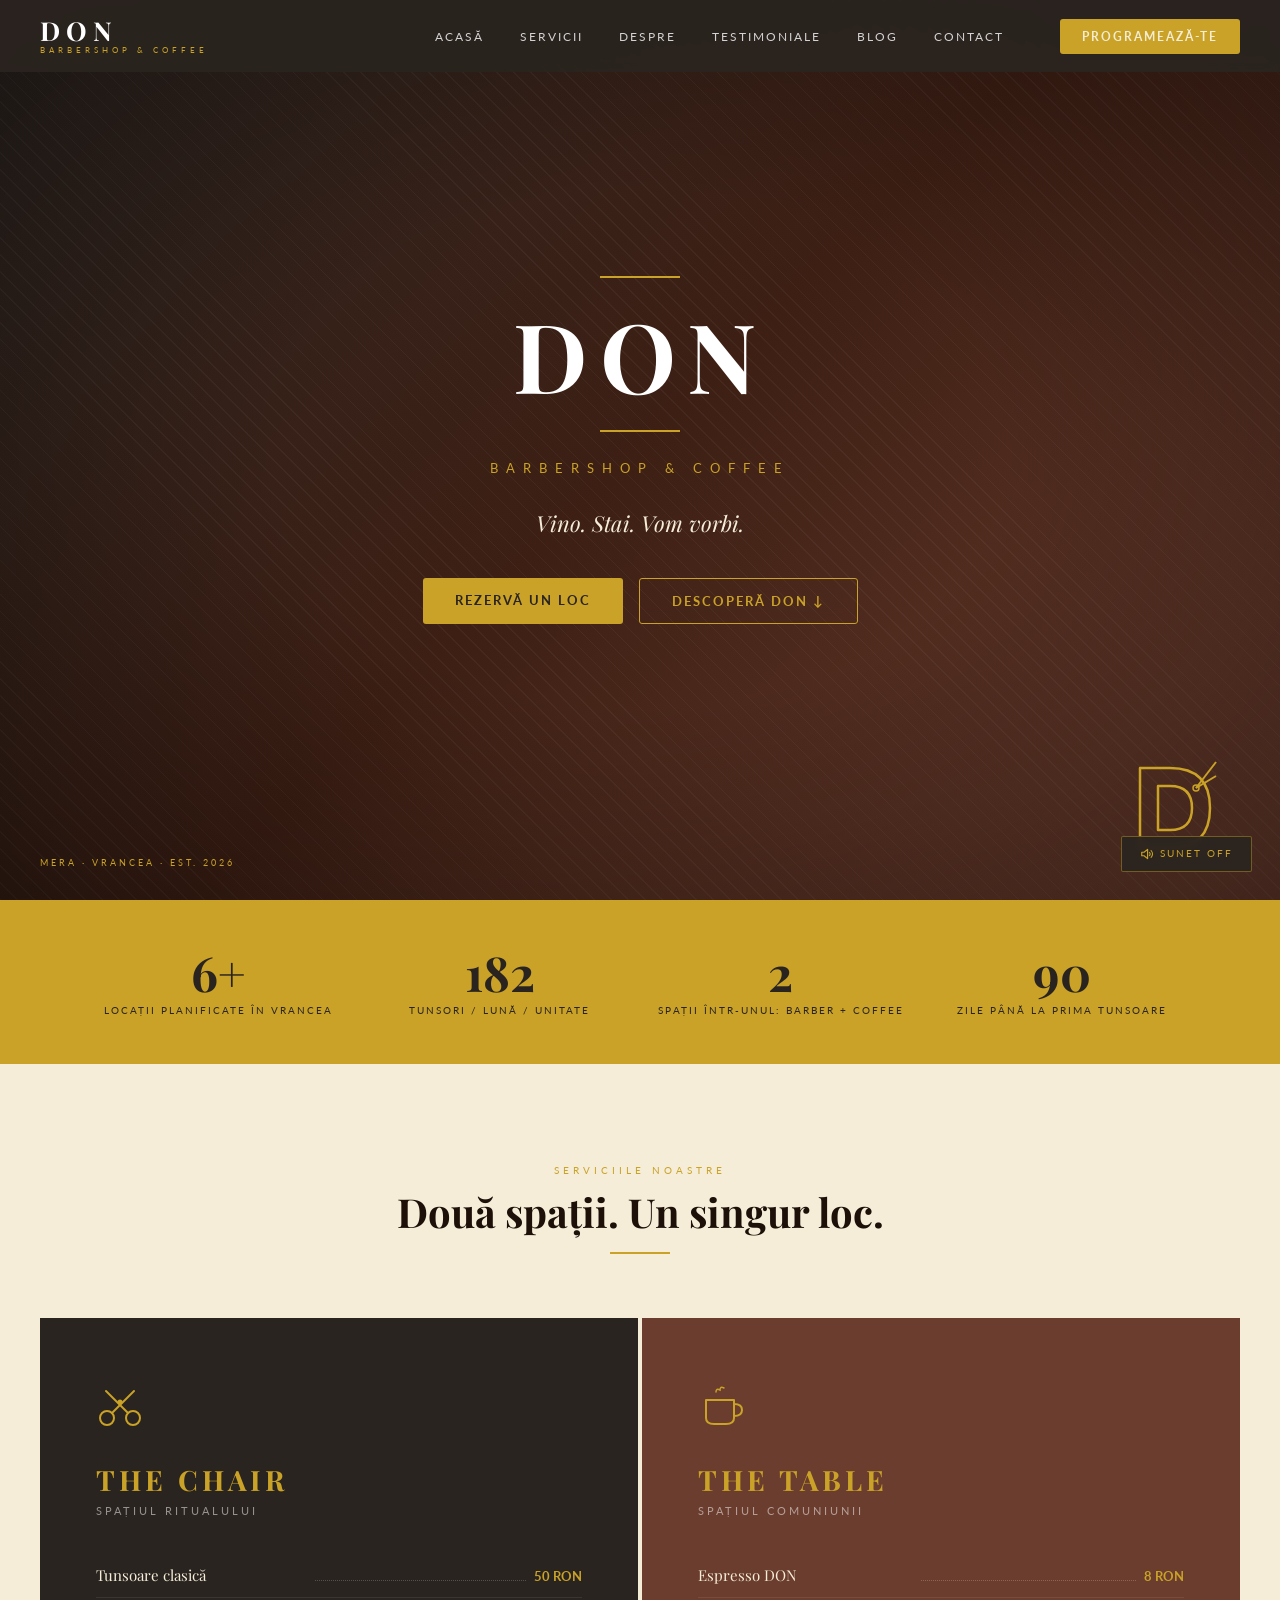
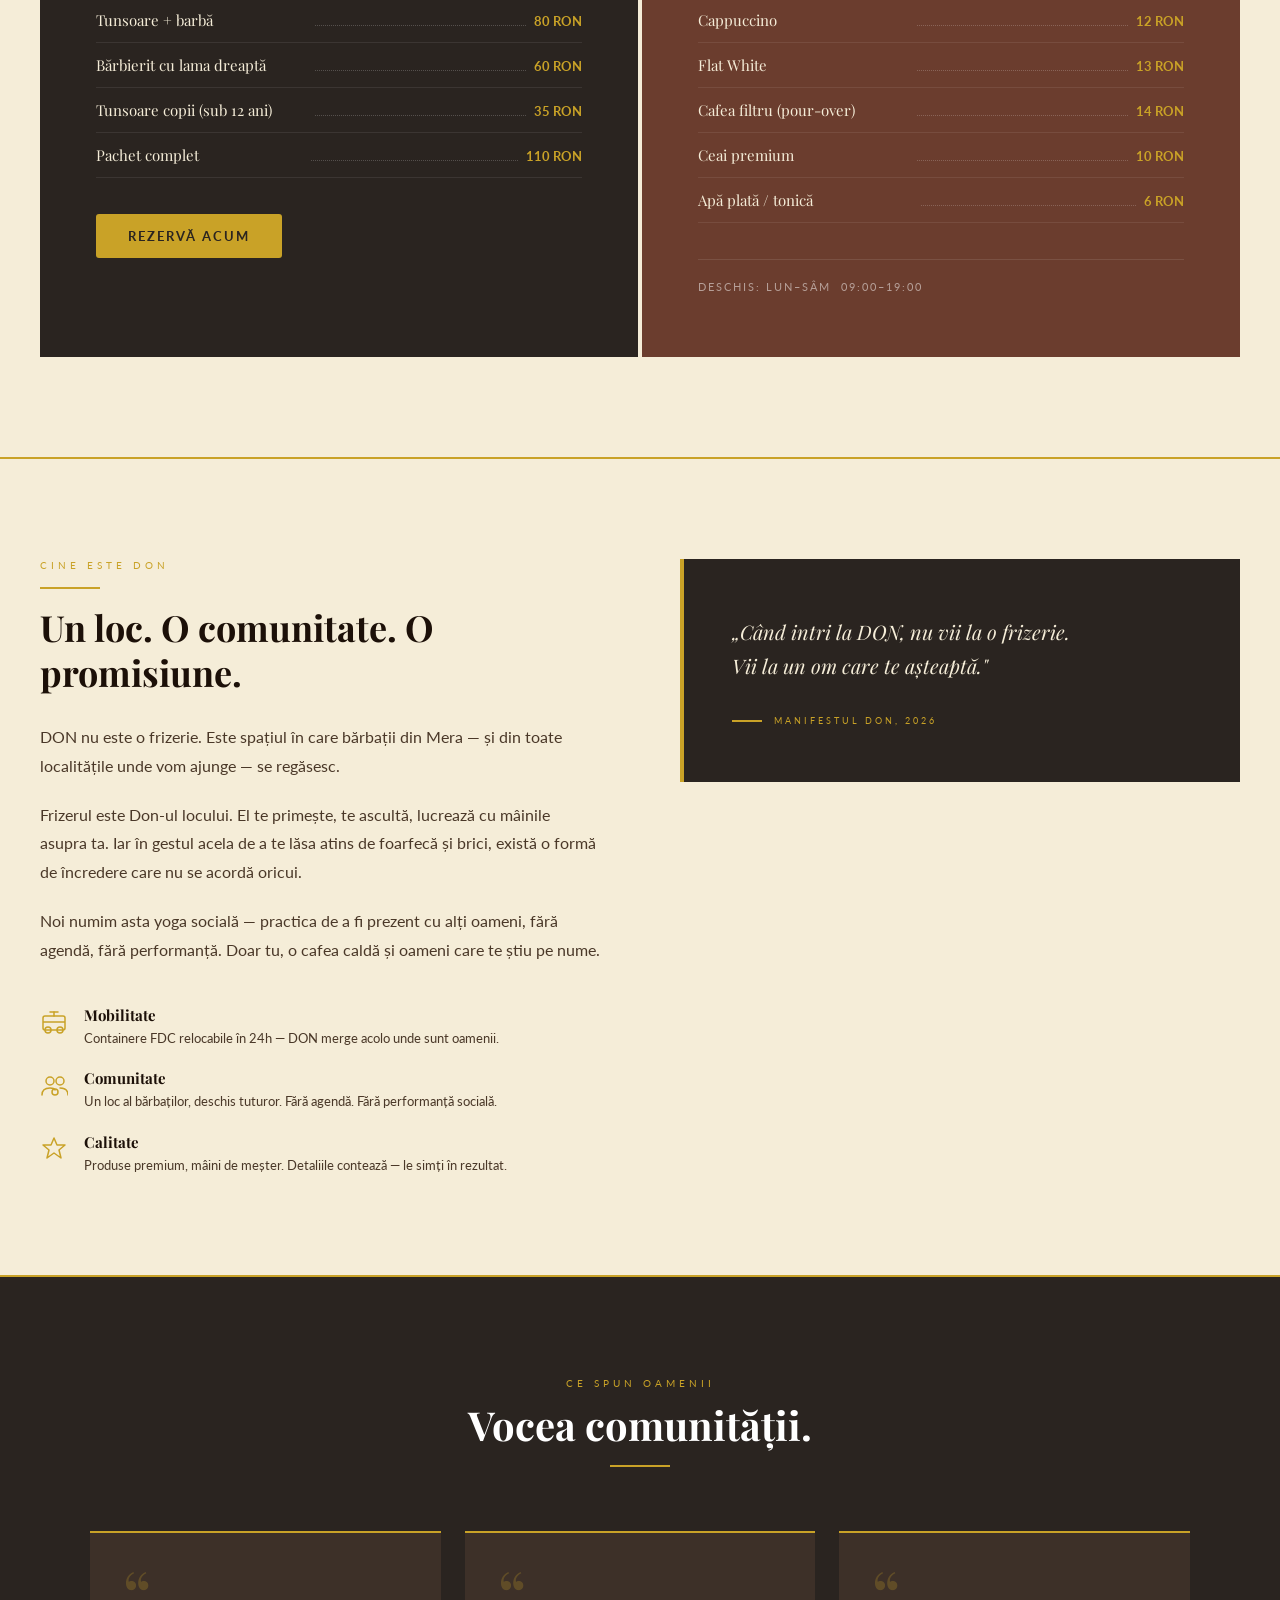
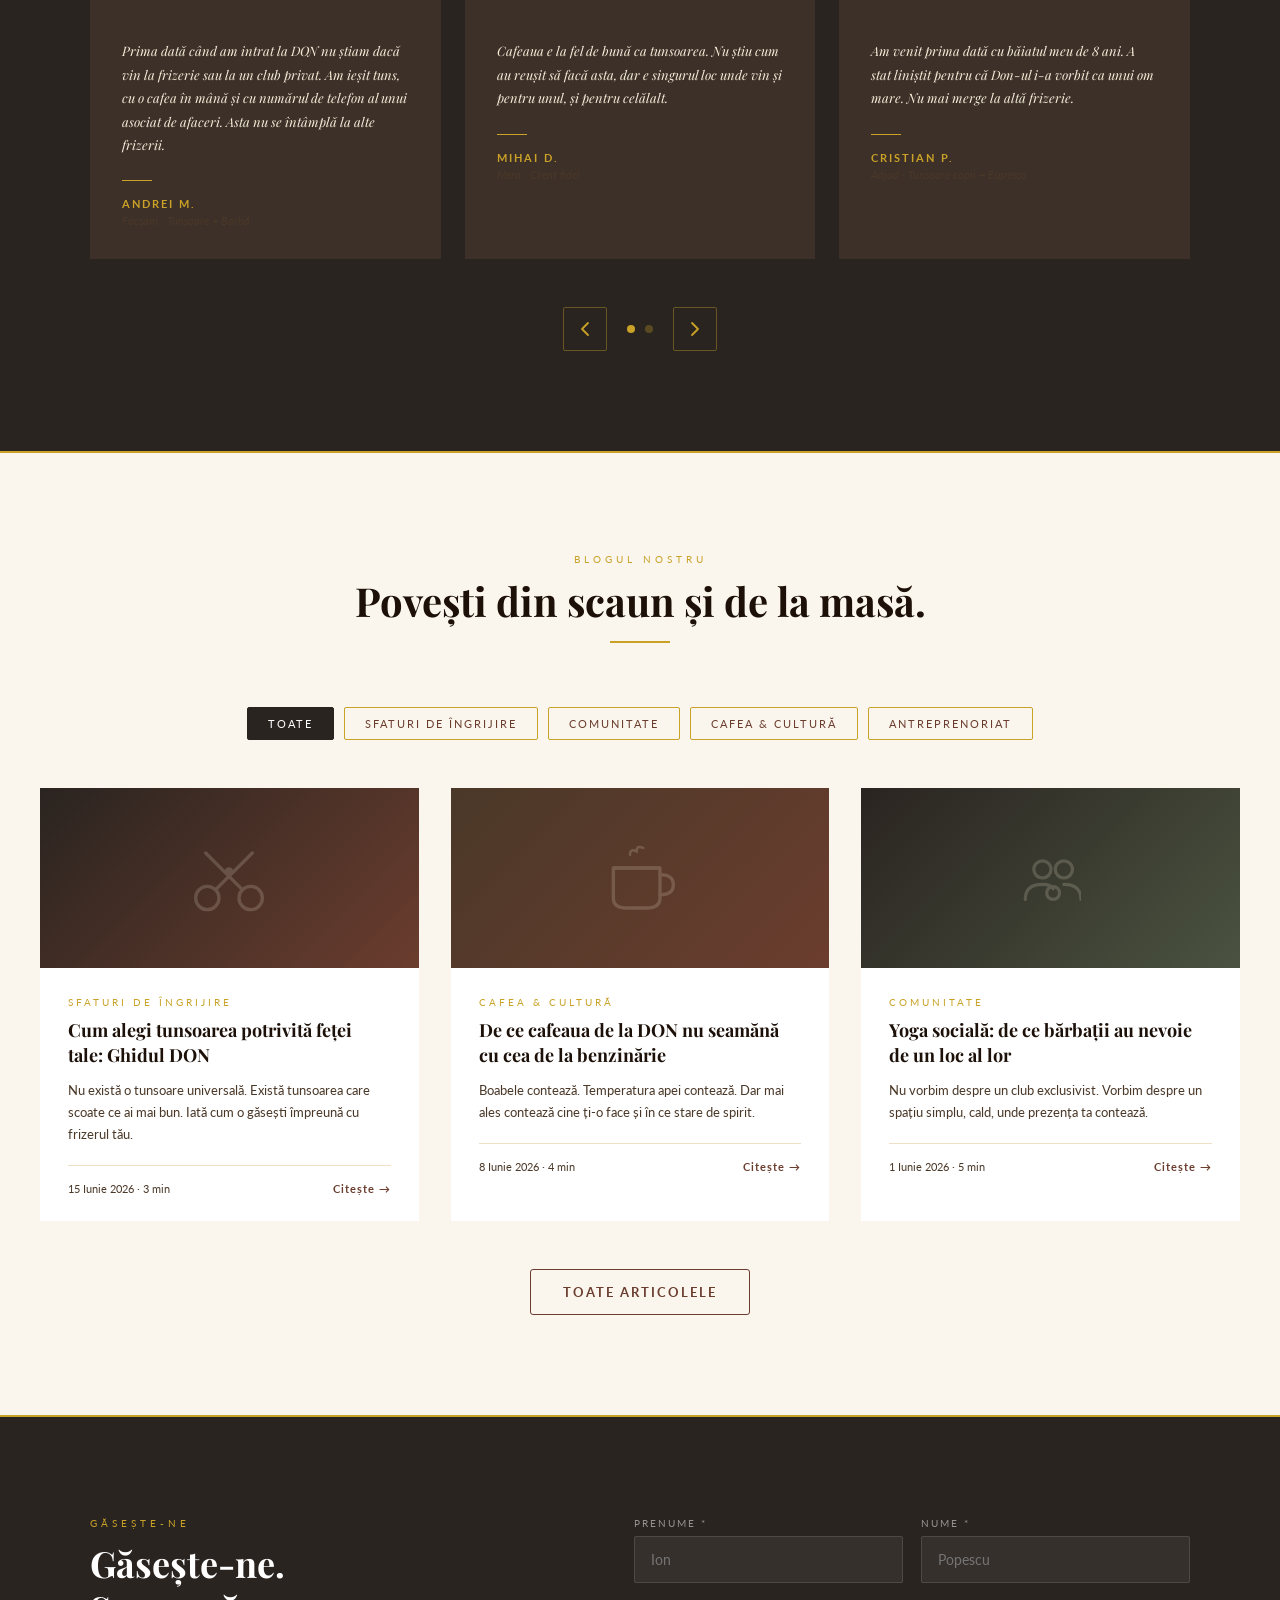
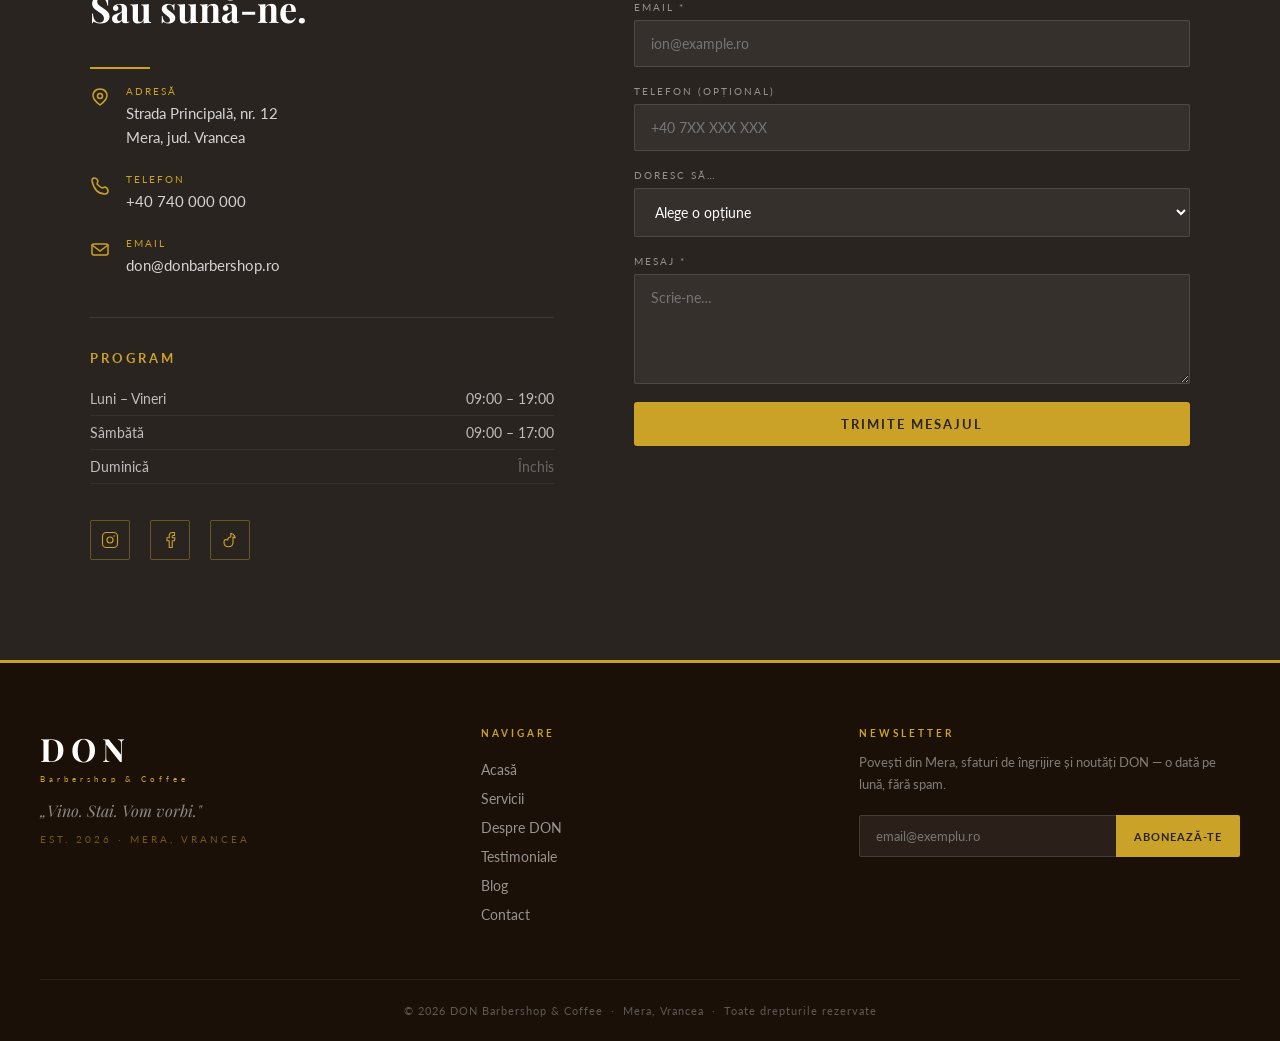
==== commit c34590b2: "DON Barbershop & Coffee — website complet cu audio engine Site single-file HTML: 9 secțiuni (Hero, S" ====
--- a/index.html
+++ b/index.html
@@ -1,1359 +1,2393 @@
 <!DOCTYPE html>
 <html lang="ro">
 <head>
-    <meta charset="UTF-8">
-    <meta name="viewport" content="width=device-width, initial-scale=1.0">
-    <title>Framework-ul Business AI-First | De la Instrument la Sistem de Operare</title>
-    <meta name="description" content="Ghidul complet pentru transformarea companiei tale într-o organizație AI-First. Descoperă cum să implementezi AI-ul ca sistem de operare central al afacerii.">
-    <link rel="preconnect" href="https://fonts.googleapis.com">
-    <link rel="preconnect" href="https://fonts.gstatic.com" crossorigin>
-    <link href="https://fonts.googleapis.com/css2?family=Inter:wght@400;500;600;700;800;900&family=JetBrains+Mono:wght@400;500;600&display=swap" rel="stylesheet">
-    <style>
-        *, *::before, *::after {
-            margin: 0;
-            padding: 0;
-            box-sizing: border-box;
+  <meta charset="UTF-8" />
+  <meta name="viewport" content="width=device-width, initial-scale=1.0" />
+  <title>DON Barbershop & Coffee — Mera, Vrancea</title>
+  <meta name="description" content="DON Barbershop & Coffee — un loc al bărbaților din Mera, județul Vrancea. Tuns, bărbierit și cafea de specialitate. Vino. Stai. Vom vorbi." />
+  <meta property="og:title" content="DON Barbershop & Coffee" />
+  <meta property="og:description" content="Vino. Stai. Vom vorbi. — Mera, Vrancea" />
+  <meta property="og:type" content="website" />
+  <link rel="preconnect" href="https://fonts.googleapis.com" />
+  <link rel="preconnect" href="https://fonts.gstatic.com" crossorigin />
+  <link href="https://fonts.googleapis.com/css2?family=Playfair+Display:ital,wght@0,400;0,700;1,400;1,700&family=Lato:wght@300;400;700&display=swap" rel="stylesheet" />
+
+  <style>
+    /* ─────────────────────────────────────────────
+       CSS VARIABLES & RESET
+    ───────────────────────────────────────────── */
+    :root {
+      --cognac:    #6B3D2E;
+      --cream:     #F5EDD8;
+      --gold:      #C9A227;
+      --charcoal:  #2A2420;
+      --moss:      #4A5240;
+      --cream-mid: #EDE0C4;
+      --text-dark: #1C1008;
+      --text-mid:  #4A3828;
+      --footer-bg: #1A1008;
+
+      --font-heading: 'Playfair Display', serif;
+      --font-body:    'Lato', sans-serif;
+
+      --transition: 0.3s ease;
+    }
+
+    *, *::before, *::after { box-sizing: border-box; margin: 0; padding: 0; }
+
+    html { scroll-behavior: smooth; font-size: 16px; }
+
+    body {
+      font-family: var(--font-body);
+      color: var(--text-dark);
+      background: var(--cream);
+      overflow-x: hidden;
+    }
+
+    h1, h2, h3, h4 { font-family: var(--font-heading); }
+
+    img { max-width: 100%; display: block; }
+
+    a { text-decoration: none; color: inherit; }
+
+    ul { list-style: none; }
+
+    /* ─────────────────────────────────────────────
+       UTILITY
+    ───────────────────────────────────────────── */
+    .section-label {
+      font-family: var(--font-body);
+      font-size: 10px;
+      letter-spacing: 4px;
+      text-transform: uppercase;
+      color: var(--gold);
+      display: block;
+      margin-bottom: 12px;
+    }
+
+    .gold-line {
+      display: block;
+      width: 60px;
+      height: 2px;
+      background: var(--gold);
+      margin: 16px 0;
+    }
+
+    .gold-line--center { margin: 16px auto; }
+
+    .btn {
+      display: inline-block;
+      font-family: var(--font-body);
+      font-weight: 700;
+      font-size: 13px;
+      letter-spacing: 2px;
+      text-transform: uppercase;
+      padding: 14px 32px;
+      cursor: pointer;
+      border: none;
+      transition: var(--transition);
+      border-radius: 3px;
+    }
+
+    .btn--gold {
+      background: var(--gold);
+      color: var(--charcoal);
+    }
+    .btn--gold:hover { background: #b8911f; }
+
+    .btn--outline {
+      background: transparent;
+      color: var(--gold);
+      border: 1px solid var(--gold);
+    }
+    .btn--outline:hover { background: var(--gold); color: var(--charcoal); }
+
+    /* Fade-in on scroll */
+    .reveal {
+      opacity: 0;
+      transform: translateY(28px);
+      transition: opacity 0.7s ease, transform 0.7s ease;
+    }
+    .reveal.visible { opacity: 1; transform: translateY(0); }
+
+    /* ─────────────────────────────────────────────
+       [1] NAVIGATION
+    ───────────────────────────────────────────── */
+    #navbar {
+      position: fixed;
+      top: 0; left: 0; right: 0;
+      z-index: 1000;
+      background: rgba(42, 36, 32, 0.96);
+      backdrop-filter: blur(4px);
+      transition: box-shadow var(--transition);
+    }
+    #navbar.scrolled { box-shadow: 0 2px 20px rgba(0,0,0,0.4); }
+
+    .nav-inner {
+      max-width: 1280px;
+      margin: 0 auto;
+      padding: 0 40px;
+      height: 72px;
+      display: flex;
+      align-items: center;
+      justify-content: space-between;
+    }
+
+    .nav-logo { display: flex; flex-direction: column; line-height: 1; }
+    .nav-logo .logo-don {
+      font-family: var(--font-heading);
+      font-size: 26px;
+      font-weight: 700;
+      color: #fff;
+      letter-spacing: 6px;
+    }
+    .nav-logo .logo-sub {
+      font-family: var(--font-body);
+      font-size: 8px;
+      letter-spacing: 4px;
+      color: var(--gold);
+      text-transform: uppercase;
+      margin-top: 2px;
+    }
+
+    .nav-links {
+      display: flex;
+      align-items: center;
+      gap: 36px;
+    }
+    .nav-links a {
+      font-family: var(--font-body);
+      font-size: 12px;
+      letter-spacing: 2px;
+      text-transform: uppercase;
+      color: rgba(255,255,255,0.8);
+      transition: color var(--transition);
+    }
+    .nav-links a:hover { color: var(--gold); }
+
+    .nav-cta {
+      margin-left: 20px;
+      padding: 10px 22px;
+      font-size: 11px;
+      letter-spacing: 2px;
+    }
+
+    /* Hamburger */
+    .hamburger {
+      display: none;
+      flex-direction: column;
+      gap: 5px;
+      cursor: pointer;
+      background: none;
+      border: none;
+      padding: 6px;
+    }
+    .hamburger span {
+      display: block;
+      width: 26px;
+      height: 2px;
+      background: var(--gold);
+      transition: var(--transition);
+    }
+    .hamburger.open span:nth-child(1) { transform: translateY(7px) rotate(45deg); }
+    .hamburger.open span:nth-child(2) { opacity: 0; }
+    .hamburger.open span:nth-child(3) { transform: translateY(-7px) rotate(-45deg); }
+
+    .mobile-menu {
+      display: none;
+      background: var(--charcoal);
+      padding: 20px 40px 30px;
+      border-top: 1px solid rgba(201,162,39,0.2);
+    }
+    .mobile-menu.open { display: block; }
+    .mobile-menu a {
+      display: block;
+      font-family: var(--font-body);
+      font-size: 13px;
+      letter-spacing: 2px;
+      text-transform: uppercase;
+      color: rgba(255,255,255,0.8);
+      padding: 12px 0;
+      border-bottom: 1px solid rgba(255,255,255,0.07);
+      transition: color var(--transition);
+    }
+    .mobile-menu a:hover { color: var(--gold); }
+    .mobile-menu .btn { margin-top: 20px; width: 100%; text-align: center; }
+
+    /* ─────────────────────────────────────────────
+       [2] HERO
+    ───────────────────────────────────────────── */
+    #acasa {
+      position: relative;
+      min-height: 100vh;
+      display: flex;
+      align-items: center;
+      justify-content: center;
+      overflow: hidden;
+      background: linear-gradient(135deg, var(--charcoal) 0%, #3d1f14 50%, var(--cognac) 100%);
+    }
+
+    /* Diagonal textile texture */
+    #acasa::before {
+      content: '';
+      position: absolute;
+      inset: 0;
+      background-image: repeating-linear-gradient(
+        45deg,
+        rgba(255,255,255,0.04) 0px,
+        rgba(255,255,255,0.04) 1px,
+        transparent 1px,
+        transparent 12px
+      );
+      pointer-events: none;
+    }
+
+    /* Vignette overlay */
+    #acasa::after {
+      content: '';
+      position: absolute;
+      inset: 0;
+      background: radial-gradient(ellipse at center, transparent 40%, rgba(0,0,0,0.4) 100%);
+      pointer-events: none;
+    }
+
+    .hero-content {
+      position: relative;
+      z-index: 2;
+      text-align: center;
+      padding: 0 20px;
+    }
+
+    .hero-line-top, .hero-line-bottom {
+      display: block;
+      width: 80px;
+      height: 2px;
+      background: var(--gold);
+      margin: 0 auto 28px;
+      opacity: 0;
+      animation: fadeUp 0.8s ease forwards;
+      animation-delay: 0.1s;
+    }
+    .hero-line-bottom {
+      margin: 28px auto 28px;
+      animation-delay: 0.3s;
+    }
+
+    .hero-don {
+      font-family: var(--font-heading);
+      font-size: clamp(64px, 10vw, 96px);
+      font-weight: 700;
+      color: #fff;
+      letter-spacing: 12px;
+      line-height: 1;
+      opacity: 0;
+      animation: fadeUp 0.9s ease forwards;
+      animation-delay: 0.2s;
+    }
+
+    .hero-sub {
+      font-family: var(--font-body);
+      font-size: 13px;
+      letter-spacing: 8px;
+      color: var(--gold);
+      text-transform: uppercase;
+      opacity: 0;
+      animation: fadeUp 0.9s ease forwards;
+      animation-delay: 0.4s;
+    }
+
+    .hero-tagline {
+      font-family: var(--font-heading);
+      font-style: italic;
+      font-size: clamp(16px, 2.5vw, 22px);
+      color: var(--cream);
+      margin-top: 32px;
+      opacity: 0;
+      animation: fadeUp 0.9s ease forwards;
+      animation-delay: 0.6s;
+    }
+
+    .hero-buttons {
+      display: flex;
+      gap: 16px;
+      justify-content: center;
+      margin-top: 40px;
+      flex-wrap: wrap;
+      opacity: 0;
+      animation: fadeUp 0.9s ease forwards;
+      animation-delay: 0.8s;
+    }
+
+    .hero-location {
+      position: absolute;
+      bottom: 32px;
+      left: 40px;
+      font-family: var(--font-body);
+      font-size: 9px;
+      letter-spacing: 3px;
+      color: var(--gold);
+      text-transform: uppercase;
+      z-index: 2;
+      opacity: 0;
+      animation: fadeIn 1s ease forwards;
+      animation-delay: 1.2s;
+    }
+
+    /* Animated SVG — bottom right */
+    .hero-svg-deco {
+      position: absolute;
+      bottom: 32px;
+      right: 40px;
+      width: 120px;
+      height: 120px;
+      z-index: 2;
+      opacity: 0;
+      animation: fadeIn 1s ease forwards;
+      animation-delay: 1.4s;
+    }
+
+    @keyframes fadeUp {
+      from { opacity: 0; transform: translateY(20px); }
+      to   { opacity: 1; transform: translateY(0); }
+    }
+    @keyframes fadeIn {
+      from { opacity: 0; }
+      to   { opacity: 1; }
+    }
+    @keyframes drawStroke {
+      to { stroke-dashoffset: 0; }
+    }
+
+    /* ─────────────────────────────────────────────
+       [3] STATS BAND
+    ───────────────────────────────────────────── */
+    #stats {
+      background: var(--gold);
+      padding: 48px 40px;
+    }
+
+    .stats-inner {
+      max-width: 1100px;
+      margin: 0 auto;
+      display: grid;
+      grid-template-columns: repeat(4, 1fr);
+      gap: 24px;
+      text-align: center;
+    }
+
+    .stat-num {
+      font-family: var(--font-heading);
+      font-size: clamp(32px, 5vw, 48px);
+      font-weight: 700;
+      color: var(--charcoal);
+      line-height: 1;
+    }
+    .stat-label {
+      font-family: var(--font-body);
+      font-size: 10px;
+      letter-spacing: 2px;
+      text-transform: uppercase;
+      color: var(--charcoal);
+      margin-top: 8px;
+    }
+
+    /* ─────────────────────────────────────────────
+       [4] SERVICII
+    ───────────────────────────────────────────── */
+    #servicii {
+      background: var(--cream);
+      padding: 100px 40px;
+    }
+
+    .section-header {
+      text-align: center;
+      max-width: 600px;
+      margin: 0 auto 64px;
+    }
+    .section-header h2 {
+      font-size: clamp(28px, 4vw, 40px);
+      color: var(--text-dark);
+      line-height: 1.2;
+      margin-bottom: 8px;
+    }
+
+    .services-grid {
+      max-width: 1200px;
+      margin: 0 auto;
+      display: grid;
+      grid-template-columns: 1fr 1fr;
+      gap: 4px;
+    }
+
+    .service-col {
+      padding: 64px 56px;
+    }
+    .service-col--chair { background: var(--charcoal); }
+    .service-col--table { background: var(--cognac); }
+
+    .service-icon {
+      width: 48px;
+      height: 48px;
+      margin-bottom: 28px;
+    }
+
+    .service-col h3 {
+      font-size: 28px;
+      font-weight: 700;
+      color: var(--gold);
+      letter-spacing: 4px;
+    }
+    .service-col .service-subtitle {
+      font-family: var(--font-body);
+      font-size: 11px;
+      letter-spacing: 3px;
+      text-transform: uppercase;
+      color: rgba(255,255,255,0.5);
+      margin-top: 6px;
+      margin-bottom: 36px;
+    }
+
+    .price-list { margin-bottom: 36px; }
+    .price-row {
+      display: flex;
+      align-items: baseline;
+      gap: 8px;
+      padding: 12px 0;
+      border-bottom: 1px solid rgba(255,255,255,0.08);
+    }
+    .price-name {
+      font-family: var(--font-heading);
+      font-size: 15px;
+      color: var(--cream);
+      flex: 1;
+    }
+    .price-dots {
+      flex: 1;
+      border-bottom: 1px dotted rgba(255,255,255,0.2);
+      margin-bottom: 4px;
+    }
+    .price-val {
+      font-family: var(--font-body);
+      font-size: 13px;
+      font-weight: 700;
+      color: var(--gold);
+      white-space: nowrap;
+    }
+
+    .service-hours {
+      font-family: var(--font-body);
+      font-size: 11px;
+      letter-spacing: 2px;
+      color: rgba(255,255,255,0.5);
+      text-transform: uppercase;
+      margin-top: 20px;
+      border-top: 1px solid rgba(255,255,255,0.1);
+      padding-top: 20px;
+    }
+
+    /* ─────────────────────────────────────────────
+       [5] DESPRE DON
+    ───────────────────────────────────────────── */
+    #despre {
+      background: var(--cream);
+      padding: 100px 40px;
+      border-top: 2px solid var(--gold);
+    }
+
+    .despre-inner {
+      max-width: 1200px;
+      margin: 0 auto;
+      display: grid;
+      grid-template-columns: 1fr 1fr;
+      gap: 80px;
+      align-items: start;
+    }
+
+    .despre-left h2 {
+      font-size: clamp(24px, 3.5vw, 36px);
+      color: var(--text-dark);
+      line-height: 1.25;
+      margin-bottom: 28px;
+    }
+    .despre-left p {
+      font-family: var(--font-body);
+      font-size: 16px;
+      line-height: 1.8;
+      color: var(--text-mid);
+      margin-bottom: 20px;
+    }
+
+    .despre-icons {
+      display: flex;
+      flex-direction: column;
+      gap: 20px;
+      margin-top: 40px;
+    }
+    .despre-icon-item {
+      display: flex;
+      align-items: flex-start;
+      gap: 16px;
+    }
+    .despre-icon-item svg {
+      flex-shrink: 0;
+      margin-top: 3px;
+    }
+    .despre-icon-item h4 {
+      font-size: 15px;
+      color: var(--text-dark);
+      margin-bottom: 4px;
+    }
+    .despre-icon-item p {
+      font-size: 13px;
+      color: var(--text-mid);
+      line-height: 1.5;
+      margin: 0;
+    }
+
+    .despre-quote-block {
+      background: var(--charcoal);
+      border-left: 4px solid var(--gold);
+      padding: 56px 48px;
+      position: relative;
+    }
+    .despre-quote-block blockquote {
+      font-family: var(--font-heading);
+      font-style: italic;
+      font-size: clamp(17px, 2vw, 20px);
+      color: var(--cream);
+      line-height: 1.7;
+    }
+    .despre-quote-block .quote-attr {
+      display: flex;
+      align-items: center;
+      gap: 12px;
+      margin-top: 32px;
+    }
+    .despre-quote-block .quote-attr .gold-line { margin: 0; width: 30px; }
+    .despre-quote-block .quote-attr span {
+      font-family: var(--font-body);
+      font-size: 9px;
+      letter-spacing: 3px;
+      color: var(--gold);
+      text-transform: uppercase;
+    }
+
+    /* ─────────────────────────────────────────────
+       [6] TESTIMONIALE
+    ───────────────────────────────────────────── */
+    #testimoniale {
+      background: var(--charcoal);
+      padding: 100px 40px;
+      border-top: 2px solid var(--gold);
+    }
+
+    .carousel-wrapper {
+      max-width: 1100px;
+      margin: 0 auto;
+      position: relative;
+    }
+
+    .carousel-track { overflow: hidden; position: relative; }
+
+    .carousel-slides {
+      display: flex;
+      transition: transform 0.4s ease;
+    }
+
+    .testimonial-card {
+      min-width: 100%;
+      display: grid;
+      grid-template-columns: repeat(3, 1fr);
+      gap: 24px;
+    }
+
+    .t-card {
+      background: #3D3028;
+      border-top: 2px solid var(--gold);
+      padding: 36px 32px 32px;
+    }
+    .t-quote-mark {
+      font-family: var(--font-heading);
+      font-size: 72px;
+      color: var(--gold);
+      opacity: 0.25;
+      line-height: 0.7;
+      margin-bottom: 20px;
+      display: block;
+    }
+    .t-text {
+      font-family: var(--font-heading);
+      font-style: italic;
+      font-size: 13px;
+      color: var(--cream);
+      line-height: 1.8;
+      margin-bottom: 24px;
+    }
+    .t-sep {
+      width: 30px;
+      height: 1px;
+      background: var(--gold);
+      margin-bottom: 16px;
+    }
+    .t-name {
+      font-family: var(--font-body);
+      font-weight: 700;
+      font-size: 11px;
+      letter-spacing: 2px;
+      color: var(--gold);
+      text-transform: uppercase;
+    }
+    .t-meta {
+      font-family: var(--font-body);
+      font-size: 11px;
+      color: var(--text-mid);
+      font-style: italic;
+      margin-top: 4px;
+    }
+
+    .carousel-controls {
+      display: flex;
+      align-items: center;
+      justify-content: center;
+      gap: 20px;
+      margin-top: 48px;
+    }
+    .carousel-btn {
+      background: none;
+      border: 1px solid rgba(201,162,39,0.4);
+      width: 44px; height: 44px;
+      display: flex; align-items: center; justify-content: center;
+      cursor: pointer;
+      transition: var(--transition);
+      border-radius: 2px;
+    }
+    .carousel-btn:hover { border-color: var(--gold); background: rgba(201,162,39,0.1); }
+
+    .carousel-dots { display: flex; gap: 10px; }
+    .dot {
+      width: 8px; height: 8px;
+      border-radius: 50%;
+      background: rgba(201,162,39,0.3);
+      cursor: pointer;
+      border: none;
+      transition: var(--transition);
+    }
+    .dot.active { background: var(--gold); }
+
+    /* ─────────────────────────────────────────────
+       [7] BLOG
+    ───────────────────────────────────────────── */
+    #blog {
+      background: #FAF6EE;
+      padding: 100px 40px;
+      border-top: 2px solid var(--gold);
+    }
+
+    .blog-categories {
+      display: flex;
+      flex-wrap: wrap;
+      gap: 10px;
+      margin-bottom: 48px;
+      justify-content: center;
+    }
+    .cat-btn {
+      font-family: var(--font-body);
+      font-size: 11px;
+      letter-spacing: 2px;
+      text-transform: uppercase;
+      padding: 9px 20px;
+      cursor: pointer;
+      border-radius: 2px;
+      border: 1px solid var(--gold);
+      background: transparent;
+      color: var(--cognac);
+      transition: var(--transition);
+    }
+    .cat-btn:hover, .cat-btn.active {
+      background: var(--charcoal);
+      color: #fff;
+      border-color: var(--charcoal);
+    }
+
+    .blog-grid {
+      max-width: 1200px;
+      margin: 0 auto;
+      display: grid;
+      grid-template-columns: repeat(3, 1fr);
+      gap: 32px;
+    }
+
+    .blog-card {
+      background: #fff;
+      cursor: pointer;
+      transition: transform var(--transition), box-shadow var(--transition), border-bottom-color var(--transition);
+      border-bottom: 2px solid transparent;
+    }
+    .blog-card:hover {
+      transform: translateY(-4px);
+      box-shadow: 0 12px 40px rgba(0,0,0,0.12);
+      border-bottom-color: var(--gold);
+    }
+    .blog-card.hidden { display: none; }
+
+    .blog-card-thumb {
+      height: 180px;
+      position: relative;
+      overflow: hidden;
+    }
+    .blog-card-thumb-inner {
+      position: absolute;
+      inset: 0;
+      display: flex;
+      align-items: center;
+      justify-content: center;
+    }
+    .blog-card-thumb-inner svg { opacity: 0.18; }
+
+    .blog-card-body { padding: 28px 28px 24px; }
+    .blog-card-cat {
+      font-family: var(--font-body);
+      font-size: 10px;
+      letter-spacing: 3px;
+      text-transform: uppercase;
+      color: var(--gold);
+      margin-bottom: 10px;
+    }
+    .blog-card-title {
+      font-family: var(--font-heading);
+      font-size: 18px;
+      color: var(--text-dark);
+      line-height: 1.35;
+      margin-bottom: 12px;
+    }
+    .blog-card-preview {
+      font-family: var(--font-body);
+      font-size: 13px;
+      color: var(--text-mid);
+      line-height: 1.7;
+      margin-bottom: 20px;
+    }
+    .blog-card-footer {
+      display: flex;
+      align-items: center;
+      justify-content: space-between;
+      border-top: 1px solid var(--cream-mid);
+      padding-top: 16px;
+    }
+    .blog-card-date {
+      font-family: var(--font-body);
+      font-size: 11px;
+      color: var(--text-mid);
+    }
+    .blog-card-read {
+      font-family: var(--font-body);
+      font-size: 11px;
+      font-weight: 700;
+      color: var(--cognac);
+      letter-spacing: 1px;
+    }
+
+    .blog-more-wrap { text-align: center; margin-top: 48px; }
+
+    /* Blog Modal */
+    .blog-modal-overlay {
+      display: none;
+      position: fixed;
+      inset: 0;
+      background: rgba(26,16,8,0.92);
+      z-index: 2000;
+      overflow-y: auto;
+    }
+    .blog-modal-overlay.open { display: block; animation: fadeInModal 0.3s ease; }
+
+    @keyframes fadeInModal { from { opacity:0; } to { opacity:1; } }
+
+    .blog-modal {
+      max-width: 760px;
+      margin: 60px auto;
+      background: var(--cream);
+      padding: 64px 64px 80px;
+      position: relative;
+    }
+    .modal-close {
+      position: absolute;
+      top: 24px; right: 24px;
+      background: none;
+      border: none;
+      cursor: pointer;
+      font-size: 22px;
+      color: var(--text-mid);
+      line-height: 1;
+      width: 40px; height: 40px;
+      display: flex; align-items: center; justify-content: center;
+      transition: color var(--transition);
+    }
+    .modal-close:hover { color: var(--cognac); }
+    .modal-cat {
+      font-family: var(--font-body);
+      font-size: 10px;
+      letter-spacing: 3px;
+      text-transform: uppercase;
+      color: var(--gold);
+      margin-bottom: 8px;
+    }
+    .modal-date {
+      font-family: var(--font-body);
+      font-size: 12px;
+      color: var(--text-mid);
+      margin-bottom: 24px;
+    }
+    .modal-title {
+      font-family: var(--font-heading);
+      font-size: clamp(24px, 4vw, 34px);
+      color: var(--text-dark);
+      line-height: 1.2;
+      margin-bottom: 24px;
+    }
+    .modal-content {
+      font-family: var(--font-body);
+      font-size: 16px;
+      line-height: 1.9;
+      color: var(--text-mid);
+    }
+    .modal-content p { margin-bottom: 18px; }
+    .modal-back {
+      display: inline-flex;
+      align-items: center;
+      gap: 8px;
+      margin-top: 40px;
+      font-family: var(--font-body);
+      font-size: 12px;
+      letter-spacing: 2px;
+      text-transform: uppercase;
+      color: var(--cognac);
+      cursor: pointer;
+      border: none;
+      background: none;
+      padding: 0;
+      transition: gap var(--transition);
+    }
+    .modal-back:hover { gap: 14px; }
+
+    /* ─────────────────────────────────────────────
+       [8] CONTACT
+    ───────────────────────────────────────────── */
+    #contact {
+      background: var(--charcoal);
+      padding: 100px 40px;
+      border-top: 2px solid var(--gold);
+    }
+
+    .contact-inner {
+      max-width: 1100px;
+      margin: 0 auto;
+      display: grid;
+      grid-template-columns: 1fr 1.2fr;
+      gap: 80px;
+      align-items: start;
+    }
+
+    .contact-left h2 {
+      font-size: clamp(24px, 3.5vw, 36px);
+      color: #fff;
+      margin-bottom: 36px;
+      line-height: 1.25;
+    }
+
+    .contact-info-item {
+      display: flex;
+      align-items: flex-start;
+      gap: 16px;
+      margin-bottom: 24px;
+    }
+    .contact-info-item svg { flex-shrink: 0; margin-top: 2px; }
+    .contact-info-label {
+      font-family: var(--font-body);
+      font-size: 10px;
+      letter-spacing: 2px;
+      text-transform: uppercase;
+      color: var(--gold);
+      margin-bottom: 4px;
+    }
+    .contact-info-value {
+      font-family: var(--font-body);
+      font-size: 15px;
+      color: rgba(255,255,255,0.8);
+      line-height: 1.6;
+    }
+
+    .contact-program {
+      margin-top: 40px;
+      padding-top: 32px;
+      border-top: 1px solid rgba(255,255,255,0.1);
+    }
+    .contact-program h4 {
+      font-size: 13px;
+      letter-spacing: 3px;
+      text-transform: uppercase;
+      color: var(--gold);
+      font-family: var(--font-body);
+      margin-bottom: 16px;
+    }
+    .program-row {
+      display: flex;
+      justify-content: space-between;
+      font-family: var(--font-body);
+      font-size: 14px;
+      color: rgba(255,255,255,0.7);
+      padding: 8px 0;
+      border-bottom: 1px solid rgba(255,255,255,0.06);
+    }
+
+    .social-row {
+      display: flex;
+      gap: 20px;
+      margin-top: 36px;
+    }
+    .social-link {
+      display: flex;
+      align-items: center;
+      justify-content: center;
+      width: 40px; height: 40px;
+      border: 1px solid rgba(201,162,39,0.4);
+      transition: var(--transition);
+      border-radius: 2px;
+    }
+    .social-link:hover { border-color: var(--gold); background: rgba(201,162,39,0.1); }
+
+    .contact-form { display: flex; flex-direction: column; gap: 18px; }
+    .form-row { display: grid; grid-template-columns: 1fr 1fr; gap: 18px; }
+    .form-group { display: flex; flex-direction: column; gap: 7px; }
+    .form-label {
+      font-family: var(--font-body);
+      font-size: 10px;
+      letter-spacing: 2px;
+      text-transform: uppercase;
+      color: rgba(255,255,255,0.5);
+    }
+    .form-input, .form-select, .form-textarea {
+      font-family: var(--font-body);
+      font-size: 14px;
+      color: #fff;
+      background: rgba(255,255,255,0.06);
+      border: 1px solid rgba(255,255,255,0.12);
+      padding: 14px 16px;
+      outline: none;
+      transition: border-color var(--transition);
+      border-radius: 2px;
+      width: 100%;
+    }
+    .form-input:focus, .form-select:focus, .form-textarea:focus { border-color: var(--gold); }
+    .form-input.error, .form-select.error, .form-textarea.error { border-color: #e05252; }
+    .form-select option { background: var(--charcoal); }
+    .form-textarea { resize: vertical; min-height: 110px; }
+
+    .form-success {
+      display: none;
+      text-align: center;
+      padding: 60px 32px;
+      border: 1px solid rgba(201,162,39,0.3);
+    }
+    .form-success.show { display: block; }
+    .form-success svg { margin: 0 auto 20px; }
+    .form-success h3 { font-size: 24px; color: var(--gold); margin-bottom: 12px; }
+    .form-success p {
+      font-family: var(--font-body);
+      font-size: 14px;
+      color: rgba(255,255,255,0.6);
+      line-height: 1.7;
+    }
+
+    /* ─────────────────────────────────────────────
+       [9] FOOTER
+    ───────────────────────────────────────────── */
+    #footer {
+      background: var(--footer-bg);
+      border-top: 3px solid var(--gold);
+      padding: 64px 40px 0;
+    }
+
+    .footer-inner {
+      max-width: 1200px;
+      margin: 0 auto;
+      display: grid;
+      grid-template-columns: 1.2fr 1fr 1.2fr;
+      gap: 60px;
+      padding-bottom: 56px;
+    }
+
+    .footer-logo .logo-don {
+      font-family: var(--font-heading);
+      font-size: 32px;
+      font-weight: 700;
+      color: #fff;
+      letter-spacing: 6px;
+      display: block;
+    }
+    .footer-logo .logo-sub {
+      font-family: var(--font-body);
+      font-size: 8px;
+      letter-spacing: 4px;
+      color: var(--gold);
+      display: block;
+      margin-top: 4px;
+      margin-bottom: 16px;
+    }
+    .footer-tagline {
+      font-family: var(--font-heading);
+      font-style: italic;
+      font-size: 16px;
+      color: rgba(255,255,255,0.5);
+      margin-bottom: 12px;
+    }
+    .footer-est {
+      font-family: var(--font-body);
+      font-size: 10px;
+      letter-spacing: 3px;
+      text-transform: uppercase;
+      color: rgba(201,162,39,0.5);
+    }
+
+    .footer-links h4 {
+      font-family: var(--font-body);
+      font-size: 10px;
+      letter-spacing: 3px;
+      text-transform: uppercase;
+      color: var(--gold);
+      margin-bottom: 20px;
+    }
+    .footer-links ul { display: flex; flex-direction: column; gap: 10px; }
+    .footer-links a {
+      font-family: var(--font-body);
+      font-size: 14px;
+      color: rgba(255,255,255,0.55);
+      transition: color var(--transition);
+    }
+    .footer-links a:hover { color: var(--gold); }
+
+    .footer-newsletter h4 {
+      font-family: var(--font-body);
+      font-size: 10px;
+      letter-spacing: 3px;
+      text-transform: uppercase;
+      color: var(--gold);
+      margin-bottom: 12px;
+    }
+    .footer-newsletter p {
+      font-family: var(--font-body);
+      font-size: 13px;
+      color: rgba(255,255,255,0.45);
+      line-height: 1.7;
+      margin-bottom: 20px;
+    }
+    .newsletter-row { display: flex; }
+    .newsletter-input {
+      font-family: var(--font-body);
+      font-size: 13px;
+      color: #fff;
+      background: rgba(255,255,255,0.07);
+      border: 1px solid rgba(255,255,255,0.12);
+      border-right: none;
+      padding: 12px 16px;
+      flex: 1;
+      outline: none;
+      transition: border-color var(--transition);
+      border-radius: 2px 0 0 2px;
+    }
+    .newsletter-input:focus { border-color: var(--gold); }
+    .newsletter-btn {
+      background: var(--gold);
+      color: var(--charcoal);
+      border: none;
+      padding: 12px 18px;
+      font-family: var(--font-body);
+      font-size: 11px;
+      font-weight: 700;
+      letter-spacing: 1px;
+      text-transform: uppercase;
+      cursor: pointer;
+      transition: background var(--transition);
+      border-radius: 0 2px 2px 0;
+      white-space: nowrap;
+    }
+    .newsletter-btn:hover { background: #b8911f; }
+
+    .footer-bottom {
+      border-top: 1px solid rgba(255,255,255,0.07);
+      padding: 24px 0;
+      text-align: center;
+      font-family: var(--font-body);
+      font-size: 11px;
+      color: rgba(255,255,255,0.3);
+      letter-spacing: 1px;
+    }
+
+    /* ─────────────────────────────────────────────
+       RESPONSIVE
+    ───────────────────────────────────────────── */
+    @media (max-width: 1024px) {
+      .services-grid { grid-template-columns: 1fr; }
+      .despre-inner { grid-template-columns: 1fr; gap: 48px; }
+      .testimonial-card { grid-template-columns: 1fr 1fr; }
+      .blog-grid { grid-template-columns: repeat(2, 1fr); }
+      .contact-inner { grid-template-columns: 1fr; gap: 48px; }
+      .footer-inner { grid-template-columns: 1fr 1fr; }
+    }
+
+    @media (max-width: 768px) {
+      .nav-links, .nav-cta { display: none; }
+      .hamburger { display: flex; }
+      .nav-inner { padding: 0 24px; }
+
+      #stats { padding: 40px 24px; }
+      .stats-inner { grid-template-columns: repeat(2, 1fr); }
+
+      #servicii, #despre, #testimoniale, #blog, #contact { padding: 72px 24px; }
+
+      .service-col { padding: 40px 28px; }
+
+      .testimonial-card { grid-template-columns: 1fr; }
+
+      .blog-grid { grid-template-columns: 1fr; }
+      .blog-modal { margin: 0; padding: 48px 28px 64px; min-height: 100vh; }
+
+      .form-row { grid-template-columns: 1fr; }
+
+      .footer-inner { grid-template-columns: 1fr; gap: 40px; }
+      #footer { padding: 48px 24px 0; }
+
+      .hero-buttons { flex-direction: column; align-items: center; }
+      .hero-svg-deco { display: none; }
+      .hero-location { left: 20px; bottom: 20px; }
+    }
+
+    @media (max-width: 480px) {
+      .stats-inner { grid-template-columns: repeat(2, 1fr); gap: 16px; }
+    }
+  </style>
+</head>
+
+<body>
+
+<!-- ══════════════════════════════════════════
+     [1] NAVIGATION
+══════════════════════════════════════════ -->
+<nav id="navbar" role="navigation" aria-label="Navigare principală">
+  <div class="nav-inner">
+    <a href="#acasa" class="nav-logo" aria-label="DON Barbershop & Coffee — Acasă">
+      <span class="logo-don">DON</span>
+      <span class="logo-sub">Barbershop &amp; Coffee</span>
+    </a>
+
+    <div class="nav-links" role="menubar">
+      <a href="#acasa" role="menuitem">Acasă</a>
+      <a href="#servicii" role="menuitem">Servicii</a>
+      <a href="#despre" role="menuitem">Despre</a>
+      <a href="#testimoniale" role="menuitem">Testimoniale</a>
+      <a href="#blog" role="menuitem">Blog</a>
+      <a href="#contact" role="menuitem">Contact</a>
+      <a href="#contact" class="btn btn--gold nav-cta" role="menuitem">Programează-te</a>
+    </div>
+
+    <button class="hamburger" id="hamburger" aria-label="Deschide meniu" aria-expanded="false">
+      <span></span><span></span><span></span>
+    </button>
+  </div>
+
+  <div class="mobile-menu" id="mobile-menu" role="menu">
+    <a href="#acasa" role="menuitem">Acasă</a>
+    <a href="#servicii" role="menuitem">Servicii</a>
+    <a href="#despre" role="menuitem">Despre</a>
+    <a href="#testimoniale" role="menuitem">Testimoniale</a>
+    <a href="#blog" role="menuitem">Blog</a>
+    <a href="#contact" role="menuitem">Contact</a>
+    <a href="#contact" class="btn btn--gold">Programează-te</a>
+  </div>
+</nav>
+
+
+<!-- ══════════════════════════════════════════
+     [2] HERO
+══════════════════════════════════════════ -->
+<section id="acasa" aria-label="Hero — DON Barbershop">
+  <div class="hero-content">
+    <span class="hero-line-top" aria-hidden="true"></span>
+    <h1 class="hero-don">DON</h1>
+    <span class="hero-line-bottom" aria-hidden="true"></span>
+    <p class="hero-sub">Barbershop &amp; Coffee</p>
+    <p class="hero-tagline">Vino. Stai. Vom vorbi.</p>
+    <div class="hero-buttons">
+      <a href="#contact" class="btn btn--gold">Rezervă un loc</a>
+      <a href="#servicii" class="btn btn--outline">Descoperă DON ↓</a>
+    </div>
+  </div>
+
+  <span class="hero-location">Mera · Vrancea · Est. 2026</span>
+
+  <!-- Animated DON logo SVG — desktop only, bottom-right -->
+  <div class="hero-svg-deco" aria-hidden="true">
+    <svg viewBox="0 0 120 120" xmlns="http://www.w3.org/2000/svg" width="120" height="120">
+      <path
+        d="M20,20 L20,100 Q20,100 50,100 Q90,100 90,60 Q90,20 50,20 Z M38,38 L50,38 Q72,38 72,60 Q72,82 50,82 L38,82 Z"
+        fill="none"
+        stroke="#C9A227"
+        stroke-width="2.5"
+        stroke-linecap="round"
+        stroke-linejoin="round"
+        style="stroke-dasharray:500;stroke-dashoffset:500;animation:drawStroke 4s ease forwards 1.6s;"
+      />
+      <line x1="96" y1="14" x2="76" y2="40" stroke="#C9A227" stroke-width="2"
+        style="stroke-dasharray:40;stroke-dashoffset:40;animation:drawStroke 1s ease forwards 3.5s;"/>
+      <line x1="96" y1="28" x2="76" y2="40" stroke="#C9A227" stroke-width="2"
+        style="stroke-dasharray:40;stroke-dashoffset:40;animation:drawStroke 1s ease forwards 3.8s;"/>
+      <circle cx="76" cy="40" r="3" fill="none" stroke="#C9A227" stroke-width="1.5"
+        style="stroke-dasharray:20;stroke-dashoffset:20;animation:drawStroke 0.6s ease forwards 4.2s;"/>
+    </svg>
+  </div>
+</section>
+
+
+<!-- ══════════════════════════════════════════
+     [3] BANDA STATISTICI
+══════════════════════════════════════════ -->
+<section id="stats" aria-label="Statistici DON">
+  <div class="stats-inner">
+    <div class="stat-item reveal">
+      <div class="stat-num">6+</div>
+      <div class="stat-label">Locații planificate în Vrancea</div>
+    </div>
+    <div class="stat-item reveal" style="transition-delay:.1s">
+      <div class="stat-num">182</div>
+      <div class="stat-label">Tunsori / lună / unitate</div>
+    </div>
+    <div class="stat-item reveal" style="transition-delay:.2s">
+      <div class="stat-num">2</div>
+      <div class="stat-label">Spații într-unul: Barber + Coffee</div>
+    </div>
+    <div class="stat-item reveal" style="transition-delay:.3s">
+      <div class="stat-num">90</div>
+      <div class="stat-label">Zile până la prima tunsoare</div>
+    </div>
+  </div>
+</section>
+
+
+<!-- ══════════════════════════════════════════
+     [4] SERVICII
+══════════════════════════════════════════ -->
+<section id="servicii" aria-label="Serviciile DON">
+  <div class="section-header reveal">
+    <span class="section-label">Serviciile noastre</span>
+    <h2>Două spații. Un singur loc.</h2>
+    <span class="gold-line gold-line--center" aria-hidden="true"></span>
+  </div>
+
+  <div class="services-grid">
+    <!-- THE CHAIR -->
+    <div class="service-col service-col--chair reveal">
+      <svg class="service-icon" viewBox="0 0 48 48" xmlns="http://www.w3.org/2000/svg" role="img" aria-label="Foarfecă">
+        <circle cx="11" cy="36" r="7" fill="none" stroke="#C9A227" stroke-width="2"/>
+        <circle cx="37" cy="36" r="7" fill="none" stroke="#C9A227" stroke-width="2"/>
+        <line x1="16" y1="31" x2="38" y2="9" stroke="#C9A227" stroke-width="2" stroke-linecap="round"/>
+        <line x1="32" y1="31" x2="10" y2="9" stroke="#C9A227" stroke-width="2" stroke-linecap="round"/>
+        <circle cx="24" cy="20" r="2.5" fill="#C9A227"/>
+      </svg>
+
+      <h3>THE CHAIR</h3>
+      <p class="service-subtitle">Spațiul ritualului</p>
+
+      <ul class="price-list" aria-label="Prețuri frizerie">
+        <li class="price-row">
+          <span class="price-name">Tunsoare clasică</span>
+          <span class="price-dots" aria-hidden="true"></span>
+          <span class="price-val">50 RON</span>
+        </li>
+        <li class="price-row">
+          <span class="price-name">Tunsoare + barbă</span>
+          <span class="price-dots" aria-hidden="true"></span>
+          <span class="price-val">80 RON</span>
+        </li>
+        <li class="price-row">
+          <span class="price-name">Bărbierit cu lama dreaptă</span>
+          <span class="price-dots" aria-hidden="true"></span>
+          <span class="price-val">60 RON</span>
+        </li>
+        <li class="price-row">
+          <span class="price-name">Tunsoare copii (sub 12 ani)</span>
+          <span class="price-dots" aria-hidden="true"></span>
+          <span class="price-val">35 RON</span>
+        </li>
+        <li class="price-row">
+          <span class="price-name">Pachet complet</span>
+          <span class="price-dots" aria-hidden="true"></span>
+          <span class="price-val">110 RON</span>
+        </li>
+      </ul>
+
+      <a href="#contact" class="btn btn--gold">Rezervă acum</a>
+    </div>
+
+    <!-- THE TABLE -->
+    <div class="service-col service-col--table reveal" style="transition-delay:.15s">
+      <svg class="service-icon" viewBox="0 0 48 48" xmlns="http://www.w3.org/2000/svg" role="img" aria-label="Cafea">
+        <path d="M8,18 L8,36 Q8,42 16,42 L28,42 Q36,42 36,36 L36,18 Z" fill="none" stroke="#C9A227" stroke-width="2" stroke-linejoin="round"/>
+        <path d="M36,22 Q44,22 44,28 Q44,34 36,34" fill="none" stroke="#C9A227" stroke-width="2" stroke-linecap="round"/>
+        <line x1="8" y1="18" x2="36" y2="18" stroke="#C9A227" stroke-width="2"/>
+        <path d="M18,10 Q18,6 22,8 Q22,4 26,6" fill="none" stroke="#C9A227" stroke-width="1.5" stroke-linecap="round"/>
+      </svg>
+
+      <h3>THE TABLE</h3>
+      <p class="service-subtitle">Spațiul comuniunii</p>
+
+      <ul class="price-list" aria-label="Meniu cafea">
+        <li class="price-row">
+          <span class="price-name">Espresso DON</span>
+          <span class="price-dots" aria-hidden="true"></span>
+          <span class="price-val">8 RON</span>
+        </li>
+        <li class="price-row">
+          <span class="price-name">Cappuccino</span>
+          <span class="price-dots" aria-hidden="true"></span>
+          <span class="price-val">12 RON</span>
+        </li>
+        <li class="price-row">
+          <span class="price-name">Flat White</span>
+          <span class="price-dots" aria-hidden="true"></span>
+          <span class="price-val">13 RON</span>
+        </li>
+        <li class="price-row">
+          <span class="price-name">Cafea filtru (pour-over)</span>
+          <span class="price-dots" aria-hidden="true"></span>
+          <span class="price-val">14 RON</span>
+        </li>
+        <li class="price-row">
+          <span class="price-name">Ceai premium</span>
+          <span class="price-dots" aria-hidden="true"></span>
+          <span class="price-val">10 RON</span>
+        </li>
+        <li class="price-row">
+          <span class="price-name">Apă plată / tonică</span>
+          <span class="price-dots" aria-hidden="true"></span>
+          <span class="price-val">6 RON</span>
+        </li>
+      </ul>
+
+      <p class="service-hours">Deschis: Lun–Sâm &nbsp;09:00–19:00</p>
+    </div>
+  </div>
+</section>
+
+
+<!-- ══════════════════════════════════════════
+     [5] DESPRE DON
+══════════════════════════════════════════ -->
+<section id="despre" aria-label="Despre DON">
+  <div class="despre-inner">
+    <div class="despre-left reveal">
+      <span class="section-label">Cine este DON</span>
+      <span class="gold-line" aria-hidden="true"></span>
+      <h2>Un loc. O comunitate. O promisiune.</h2>
+
+      <p>DON nu este o frizerie. Este spațiul în care bărbații din Mera — și din toate localitățile unde vom ajunge — se regăsesc.</p>
+
+      <p>Frizerul este Don-ul locului. El te primește, te ascultă, lucrează cu mâinile asupra ta. Iar în gestul acela de a te lăsa atins de foarfecă și brici, există o formă de încredere care nu se acordă oricui.</p>
+
+      <p>Noi numim asta yoga socială — practica de a fi prezent cu alți oameni, fără agendă, fără performanță. Doar tu, o cafea caldă și oameni care te știu pe nume.</p>
+
+      <div class="despre-icons">
+        <div class="despre-icon-item">
+          <svg width="28" height="28" viewBox="0 0 28 28" xmlns="http://www.w3.org/2000/svg" aria-hidden="true">
+            <rect x="3" y="8" width="22" height="14" rx="2" fill="none" stroke="#C9A227" stroke-width="1.5"/>
+            <circle cx="8" cy="22" r="3" fill="none" stroke="#C9A227" stroke-width="1.5"/>
+            <circle cx="20" cy="22" r="3" fill="none" stroke="#C9A227" stroke-width="1.5"/>
+            <line x1="3" y1="14" x2="25" y2="14" stroke="#C9A227" stroke-width="1.5"/>
+            <line x1="14" y1="8" x2="14" y2="4" stroke="#C9A227" stroke-width="1.5" stroke-linecap="round"/>
+            <line x1="10" y1="4" x2="18" y2="4" stroke="#C9A227" stroke-width="1.5" stroke-linecap="round"/>
+          </svg>
+          <div>
+            <h4>Mobilitate</h4>
+            <p>Containere FDC relocabile în 24h — DON merge acolo unde sunt oamenii.</p>
+          </div>
+        </div>
+
+        <div class="despre-icon-item">
+          <svg width="28" height="28" viewBox="0 0 28 28" xmlns="http://www.w3.org/2000/svg" aria-hidden="true">
+            <circle cx="10" cy="10" r="4" fill="none" stroke="#C9A227" stroke-width="1.5"/>
+            <circle cx="20" cy="10" r="4" fill="none" stroke="#C9A227" stroke-width="1.5"/>
+            <path d="M2,24 Q2,17 10,17 Q14,17 15,19" fill="none" stroke="#C9A227" stroke-width="1.5" stroke-linecap="round"/>
+            <path d="M20,17 Q28,17 28,24" fill="none" stroke="#C9A227" stroke-width="1.5" stroke-linecap="round"/>
+            <circle cx="15" cy="21" r="3" fill="none" stroke="#C9A227" stroke-width="1.5"/>
+          </svg>
+          <div>
+            <h4>Comunitate</h4>
+            <p>Un loc al bărbaților, deschis tuturor. Fără agendă. Fără performanță socială.</p>
+          </div>
+        </div>
+
+        <div class="despre-icon-item">
+          <svg width="28" height="28" viewBox="0 0 28 28" xmlns="http://www.w3.org/2000/svg" aria-hidden="true">
+            <polygon points="14,3 17,10 25,10 19,15 21,23 14,18 7,23 9,15 3,10 11,10" fill="none" stroke="#C9A227" stroke-width="1.5" stroke-linejoin="round"/>
+          </svg>
+          <div>
+            <h4>Calitate</h4>
+            <p>Produse premium, mâini de meșter. Detaliile contează — le simți în rezultat.</p>
+          </div>
+        </div>
+      </div>
+    </div>
+
+    <div class="despre-quote-block reveal" style="transition-delay:.2s">
+      <blockquote>
+        „Când intri la DON, nu vii la o frizerie.<br>
+        Vii la un om care te așteaptă."
+      </blockquote>
+      <div class="quote-attr">
+        <span class="gold-line" aria-hidden="true"></span>
+        <span>Manifestul DON, 2026</span>
+      </div>
+    </div>
+  </div>
+</section>
+
+
+<!-- ══════════════════════════════════════════
+     [6] TESTIMONIALE
+══════════════════════════════════════════ -->
+<section id="testimoniale" aria-label="Testimoniale clienți">
+  <div class="section-header reveal">
+    <span class="section-label">Ce spun oamenii</span>
+    <h2 style="color:#fff">Vocea comunității.</h2>
+    <span class="gold-line gold-line--center" aria-hidden="true"></span>
+  </div>
+
+  <div class="carousel-wrapper">
+    <div class="carousel-track">
+      <div class="carousel-slides" id="carouselSlides" aria-live="polite">
+
+        <!-- Slide 1 -->
+        <div class="testimonial-card" role="group" aria-label="Testimoniale 1–3">
+          <article class="t-card">
+            <span class="t-quote-mark" aria-hidden="true">&ldquo;</span>
+            <p class="t-text">Prima dată când am intrat la DON nu știam dacă vin la frizerie sau la un club privat. Am ieșit tuns, cu o cafea în mână și cu numărul de telefon al unui asociat de afaceri. Asta nu se întâmplă la alte frizerii.</p>
+            <div class="t-sep"></div>
+            <p class="t-name">Andrei M.</p>
+            <p class="t-meta">Focșani · Tunsoare + Barbă</p>
+          </article>
+          <article class="t-card">
+            <span class="t-quote-mark" aria-hidden="true">&ldquo;</span>
+            <p class="t-text">Cafeaua e la fel de bună ca tunsoarea. Nu știu cum au reușit să facă asta, dar e singurul loc unde vin și pentru unul, și pentru celălalt.</p>
+            <div class="t-sep"></div>
+            <p class="t-name">Mihai D.</p>
+            <p class="t-meta">Mera · Client fidel</p>
+          </article>
+          <article class="t-card">
+            <span class="t-quote-mark" aria-hidden="true">&ldquo;</span>
+            <p class="t-text">Am venit prima dată cu băiatul meu de 8 ani. A stat liniștit pentru că Don-ul i-a vorbit ca unui om mare. Nu mai merge la altă frizerie.</p>
+            <div class="t-sep"></div>
+            <p class="t-name">Cristian P.</p>
+            <p class="t-meta">Adjud · Tunsoare copii + Espresso</p>
+          </article>
+        </div>
+
+        <!-- Slide 2 -->
+        <div class="testimonial-card" role="group" aria-label="Testimoniale 4–6">
+          <article class="t-card">
+            <span class="t-quote-mark" aria-hidden="true">&ldquo;</span>
+            <p class="t-text">Știu că sună ciudat, dar plec de la DON mai relaxat decât plec de la sala de sport. E ceva în aerul de acolo.</p>
+            <div class="t-sep"></div>
+            <p class="t-name">Radu T.</p>
+            <p class="t-meta">Mera · Pachet complet</p>
+          </article>
+          <article class="t-card">
+            <span class="t-quote-mark" aria-hidden="true">&ldquo;</span>
+            <p class="t-text">Am avut o zi grea. Am intrat la DON fără programare. Don-ul m-a băgat între clienți, mi-a dat un cappuccino și nu mi-a cerut nimic în plus. Ăsta e un om.</p>
+            <div class="t-sep"></div>
+            <p class="t-name">Ionuț B.</p>
+            <p class="t-meta">Panciu · Tunsoare clasică</p>
+          </article>
+          <article class="t-card">
+            <span class="t-quote-mark" aria-hidden="true">&ldquo;</span>
+            <p class="t-text">Mă bucur că Mera are în sfârșit un loc ca ăsta. Înainte mergeam la Focșani. Acum nu mai am niciun motiv.</p>
+            <div class="t-sep"></div>
+            <p class="t-name">Gheorghe L.</p>
+            <p class="t-meta">Mera · Bărbierit + Flat White</p>
+          </article>
+        </div>
+
+      </div>
+    </div>
+
+    <div class="carousel-controls">
+      <button class="carousel-btn" id="prevBtn" aria-label="Slide anterior">
+        <svg width="20" height="20" viewBox="0 0 20 20" xmlns="http://www.w3.org/2000/svg" aria-hidden="true">
+          <polyline points="13,4 7,10 13,16" fill="none" stroke="#C9A227" stroke-width="1.8" stroke-linecap="round" stroke-linejoin="round"/>
+        </svg>
+      </button>
+
+      <div class="carousel-dots" role="tablist" aria-label="Navigare slide-uri">
+        <button class="dot active" data-index="0" role="tab" aria-selected="true"  aria-label="Slide 1"></button>
+        <button class="dot"        data-index="1" role="tab" aria-selected="false" aria-label="Slide 2"></button>
+      </div>
+
+      <button class="carousel-btn" id="nextBtn" aria-label="Slide următor">
+        <svg width="20" height="20" viewBox="0 0 20 20" xmlns="http://www.w3.org/2000/svg" aria-hidden="true">
+          <polyline points="7,4 13,10 7,16" fill="none" stroke="#C9A227" stroke-width="1.8" stroke-linecap="round" stroke-linejoin="round"/>
+        </svg>
+      </button>
+    </div>
+  </div>
+</section>
+
+
+<!-- ══════════════════════════════════════════
+     [7] BLOG
+══════════════════════════════════════════ -->
+<section id="blog" aria-label="Blogul DON">
+  <div class="section-header reveal">
+    <span class="section-label">Blogul nostru</span>
+    <h2>Povești din scaun și de la masă.</h2>
+    <span class="gold-line gold-line--center" aria-hidden="true"></span>
+  </div>
+
+  <div class="blog-categories reveal" role="group" aria-label="Filtrare categorii">
+    <button class="cat-btn active" data-cat="toate"          aria-pressed="true">Toate</button>
+    <button class="cat-btn"        data-cat="sfaturi"        aria-pressed="false">Sfaturi de îngrijire</button>
+    <button class="cat-btn"        data-cat="comunitate"     aria-pressed="false">Comunitate</button>
+    <button class="cat-btn"        data-cat="cafea"          aria-pressed="false">Cafea &amp; Cultură</button>
+    <button class="cat-btn"        data-cat="antreprenoriat" aria-pressed="false">Antreprenoriat</button>
+  </div>
+
+  <div class="blog-grid" id="blogGrid">
+
+    <!-- Article 1 -->
+    <article class="blog-card reveal" data-cat="sfaturi" data-article="0"
+      role="button" tabindex="0" aria-label="Citește: Cum alegi tunsoarea potrivită feței tale">
+      <div class="blog-card-thumb" style="background:linear-gradient(135deg,#2A2420,#6B3D2E)">
+        <div class="blog-card-thumb-inner">
+          <svg width="80" height="80" viewBox="0 0 48 48" xmlns="http://www.w3.org/2000/svg" aria-hidden="true">
+            <circle cx="11" cy="36" r="7" fill="none" stroke="#F5EDD8" stroke-width="2"/>
+            <circle cx="37" cy="36" r="7" fill="none" stroke="#F5EDD8" stroke-width="2"/>
+            <line x1="16" y1="31" x2="38" y2="9" stroke="#F5EDD8" stroke-width="2" stroke-linecap="round"/>
+            <line x1="32" y1="31" x2="10" y2="9" stroke="#F5EDD8" stroke-width="2" stroke-linecap="round"/>
+            <circle cx="24" cy="20" r="2.5" fill="#F5EDD8"/>
+          </svg>
+        </div>
+      </div>
+      <div class="blog-card-body">
+        <p class="blog-card-cat">Sfaturi de îngrijire</p>
+        <h3 class="blog-card-title">Cum alegi tunsoarea potrivită feței tale: Ghidul DON</h3>
+        <p class="blog-card-preview">Nu există o tunsoare universală. Există tunsoarea care scoate ce ai mai bun. Iată cum o găsești împreună cu frizerul tău.</p>
+        <div class="blog-card-footer">
+          <span class="blog-card-date">15 Iunie 2026 · 3 min</span>
+          <span class="blog-card-read">Citește →</span>
+        </div>
+      </div>
+    </article>
+
+    <!-- Article 2 -->
+    <article class="blog-card reveal" data-cat="cafea" data-article="1"
+      role="button" tabindex="0" aria-label="Citește: De ce cafeaua de la DON nu seamănă cu cea de la benzinărie"
+      style="transition-delay:.1s">
+      <div class="blog-card-thumb" style="background:linear-gradient(135deg,#4A3828,#6B3D2E)">
+        <div class="blog-card-thumb-inner">
+          <svg width="80" height="80" viewBox="0 0 48 48" xmlns="http://www.w3.org/2000/svg" aria-hidden="true">
+            <path d="M8,18 L8,36 Q8,42 16,42 L28,42 Q36,42 36,36 L36,18 Z" fill="none" stroke="#F5EDD8" stroke-width="2" stroke-linejoin="round"/>
+            <path d="M36,22 Q44,22 44,28 Q44,34 36,34" fill="none" stroke="#F5EDD8" stroke-width="2" stroke-linecap="round"/>
+            <line x1="8" y1="18" x2="36" y2="18" stroke="#F5EDD8" stroke-width="2"/>
+            <path d="M18,10 Q18,6 22,8 Q22,4 26,6" fill="none" stroke="#F5EDD8" stroke-width="1.5" stroke-linecap="round"/>
+          </svg>
+        </div>
+      </div>
+      <div class="blog-card-body">
+        <p class="blog-card-cat">Cafea &amp; Cultură</p>
+        <h3 class="blog-card-title">De ce cafeaua de la DON nu seamănă cu cea de la benzinărie</h3>
+        <p class="blog-card-preview">Boabele contează. Temperatura apei contează. Dar mai ales contează cine ți-o face și în ce stare de spirit.</p>
+        <div class="blog-card-footer">
+          <span class="blog-card-date">8 Iunie 2026 · 4 min</span>
+          <span class="blog-card-read">Citește →</span>
+        </div>
+      </div>
+    </article>
+
+    <!-- Article 3 -->
+    <article class="blog-card reveal" data-cat="comunitate" data-article="2"
+      role="button" tabindex="0" aria-label="Citește: Yoga socială: de ce bărbații au nevoie de un loc al lor"
+      style="transition-delay:.2s">
+      <div class="blog-card-thumb" style="background:linear-gradient(135deg,#2A2420,#4A5240)">
+        <div class="blog-card-thumb-inner">
+          <svg width="60" height="60" viewBox="0 0 28 28" xmlns="http://www.w3.org/2000/svg" aria-hidden="true">
+            <circle cx="10" cy="10" r="4" fill="none" stroke="#F5EDD8" stroke-width="1.5"/>
+            <circle cx="20" cy="10" r="4" fill="none" stroke="#F5EDD8" stroke-width="1.5"/>
+            <path d="M2,24 Q2,17 10,17 Q14,17 15,19" fill="none" stroke="#F5EDD8" stroke-width="1.5" stroke-linecap="round"/>
+            <path d="M20,17 Q28,17 28,24" fill="none" stroke="#F5EDD8" stroke-width="1.5" stroke-linecap="round"/>
+            <circle cx="15" cy="21" r="3" fill="none" stroke="#F5EDD8" stroke-width="1.5"/>
+          </svg>
+        </div>
+      </div>
+      <div class="blog-card-body">
+        <p class="blog-card-cat">Comunitate</p>
+        <h3 class="blog-card-title">Yoga socială: de ce bărbații au nevoie de un loc al lor</h3>
+        <p class="blog-card-preview">Nu vorbim despre un club exclusivist. Vorbim despre un spațiu simplu, cald, unde prezența ta contează.</p>
+        <div class="blog-card-footer">
+          <span class="blog-card-date">1 Iunie 2026 · 5 min</span>
+          <span class="blog-card-read">Citește →</span>
+        </div>
+      </div>
+    </article>
+
+    <!-- Article 4 (hidden) -->
+    <article class="blog-card hidden" data-cat="antreprenoriat" data-article="3"
+      role="button" tabindex="0" aria-label="Citește: De ce am ales Mera, nu Focșani, pentru primul DON">
+      <div class="blog-card-thumb" style="background:linear-gradient(135deg,#1C1008,#2A2420)">
+        <div class="blog-card-thumb-inner">
+          <svg width="70" height="70" viewBox="0 0 28 28" xmlns="http://www.w3.org/2000/svg" aria-hidden="true">
+            <rect x="3" y="10" width="22" height="15" rx="1" fill="none" stroke="#F5EDD8" stroke-width="1.5"/>
+            <path d="M9,10 L9,7 Q9,3 14,3 Q19,3 19,7 L19,10" fill="none" stroke="#F5EDD8" stroke-width="1.5" stroke-linecap="round"/>
+            <line x1="14" y1="16" x2="14" y2="19" stroke="#F5EDD8" stroke-width="1.5" stroke-linecap="round"/>
+            <circle cx="14" cy="15" r="2" fill="none" stroke="#F5EDD8" stroke-width="1.5"/>
+          </svg>
+        </div>
+      </div>
+      <div class="blog-card-body">
+        <p class="blog-card-cat">Antreprenoriat</p>
+        <h3 class="blog-card-title">De ce am ales Mera, nu Focșani, pentru primul DON</h3>
+        <p class="blog-card-preview">Capitalele atrag toată lumea. Locurile mici formează comunități reale. Iată logica din spatele deciziei noastre.</p>
+        <div class="blog-card-footer">
+          <span class="blog-card-date">20 Mai 2026 · 4 min</span>
+          <span class="blog-card-read">Citește →</span>
+        </div>
+      </div>
+    </article>
+
+    <!-- Article 5 (hidden) -->
+    <article class="blog-card hidden" data-cat="sfaturi" data-article="4"
+      role="button" tabindex="0" aria-label="Citește: Barba: manual de utilizare pentru bărbatul modern">
+      <div class="blog-card-thumb" style="background:linear-gradient(135deg,#3d1f14,#6B3D2E)">
+        <div class="blog-card-thumb-inner">
+          <svg width="80" height="80" viewBox="0 0 48 48" xmlns="http://www.w3.org/2000/svg" aria-hidden="true">
+            <path d="M12,8 Q12,4 16,4 L32,4 Q36,4 36,8 L36,28 Q36,40 24,40 Q12,40 12,28 Z" fill="none" stroke="#F5EDD8" stroke-width="2"/>
+            <path d="M18,28 Q18,32 24,32 Q30,32 30,28" fill="none" stroke="#F5EDD8" stroke-width="1.5" stroke-linecap="round"/>
+          </svg>
+        </div>
+      </div>
+      <div class="blog-card-body">
+        <p class="blog-card-cat">Sfaturi de îngrijire</p>
+        <h3 class="blog-card-title">Barba: manual de utilizare pentru bărbatul modern</h3>
+        <p class="blog-card-preview">O barbă îngrijită nu necesită mult timp. Necesită sistemul potrivit și câteva minute pe zi.</p>
+        <div class="blog-card-footer">
+          <span class="blog-card-date">12 Mai 2026 · 3 min</span>
+          <span class="blog-card-read">Citește →</span>
+        </div>
+      </div>
+    </article>
+
+  </div>
+
+  <div class="blog-more-wrap reveal">
+    <button class="btn" id="showMoreBtn"
+      style="border:1px solid var(--cognac);color:var(--cognac);background:transparent;"
+      aria-expanded="false">
+      Toate articolele
+    </button>
+  </div>
+</section>
+
+
+<!-- Blog Modal -->
+<div class="blog-modal-overlay" id="blogModal" role="dialog" aria-modal="true" aria-label="Articol complet">
+  <div class="blog-modal">
+    <button class="modal-close" id="modalClose" aria-label="Închide articolul">&#x2715;</button>
+    <p class="modal-cat"  id="modalCat"></p>
+    <p class="modal-date" id="modalDate"></p>
+    <h2 class="modal-title" id="modalTitle"></h2>
+    <span class="gold-line" aria-hidden="true"></span>
+    <div class="modal-content" id="modalContent"></div>
+    <button class="modal-back" id="modalBack">
+      <svg width="16" height="16" viewBox="0 0 16 16" xmlns="http://www.w3.org/2000/svg" aria-hidden="true">
+        <polyline points="10,3 5,8 10,13" fill="none" stroke="currentColor" stroke-width="1.5" stroke-linecap="round" stroke-linejoin="round"/>
+      </svg>
+      Înapoi la blog
+    </button>
+  </div>
+</div>
+
+
+<!-- ══════════════════════════════════════════
+     [8] CONTACT
+══════════════════════════════════════════ -->
+<section id="contact" aria-label="Contact și locație">
+  <div class="contact-inner">
+
+    <!-- Left -->
+    <div class="contact-left reveal">
+      <span class="section-label">Găsește-ne</span>
+      <h2>Găsește-ne.<br>Sau sună-ne.</h2>
+      <span class="gold-line" aria-hidden="true"></span>
+
+      <div class="contact-info-item">
+        <svg width="20" height="20" viewBox="0 0 20 20" xmlns="http://www.w3.org/2000/svg" aria-hidden="true">
+          <path d="M10,2 Q14,2 16,5 Q18,8 16,12 Q14,15 10,18 Q6,15 4,12 Q2,8 4,5 Q6,2 10,2 Z" fill="none" stroke="#C9A227" stroke-width="1.5"/>
+          <circle cx="10" cy="9" r="2.5" fill="none" stroke="#C9A227" stroke-width="1.5"/>
+        </svg>
+        <div>
+          <p class="contact-info-label">Adresă</p>
+          <p class="contact-info-value">Strada Principală, nr. 12<br>Mera, jud. Vrancea</p>
+        </div>
+      </div>
+
+      <div class="contact-info-item">
+        <svg width="20" height="20" viewBox="0 0 20 20" xmlns="http://www.w3.org/2000/svg" aria-hidden="true">
+          <path d="M4,3 Q7,3 8,6 L7,9 Q9,11 12,13 L15,12 Q18,13 18,16 Q18,19 15,19 Q5,19 2,6 Q2,3 4,3 Z" fill="none" stroke="#C9A227" stroke-width="1.5" stroke-linejoin="round"/>
+        </svg>
+        <div>
+          <p class="contact-info-label">Telefon</p>
+          <p class="contact-info-value">
+            <a href="tel:+40740000000" style="color:inherit">+40 740 000 000</a>
+          </p>
+        </div>
+      </div>
+
+      <div class="contact-info-item">
+        <svg width="20" height="20" viewBox="0 0 20 20" xmlns="http://www.w3.org/2000/svg" aria-hidden="true">
+          <rect x="2" y="5" width="16" height="11" rx="2" fill="none" stroke="#C9A227" stroke-width="1.5"/>
+          <polyline points="2,6 10,12 18,6" fill="none" stroke="#C9A227" stroke-width="1.5" stroke-linecap="round"/>
+        </svg>
+        <div>
+          <p class="contact-info-label">Email</p>
+          <p class="contact-info-value">
+            <a href="mailto:don@donbarbershop.ro" style="color:inherit">don@donbarbershop.ro</a>
+          </p>
+        </div>
+      </div>
+
+      <div class="contact-program">
+        <h4>Program</h4>
+        <div class="program-row"><span>Luni – Vineri</span><span>09:00 – 19:00</span></div>
+        <div class="program-row"><span>Sâmbătă</span><span>09:00 – 17:00</span></div>
+        <div class="program-row"><span>Duminică</span><span style="color:rgba(255,255,255,.3)">Închis</span></div>
+      </div>
+
+      <div class="social-row">
+        <a href="#" class="social-link" aria-label="DON pe Instagram">
+          <svg width="18" height="18" viewBox="0 0 24 24" xmlns="http://www.w3.org/2000/svg" aria-hidden="true">
+            <rect x="2" y="2" width="20" height="20" rx="5" fill="none" stroke="#C9A227" stroke-width="1.5"/>
+            <circle cx="12" cy="12" r="4" fill="none" stroke="#C9A227" stroke-width="1.5"/>
+            <circle cx="17.5" cy="6.5" r="1" fill="#C9A227"/>
+          </svg>
+        </a>
+        <a href="#" class="social-link" aria-label="DON pe Facebook">
+          <svg width="18" height="18" viewBox="0 0 24 24" xmlns="http://www.w3.org/2000/svg" aria-hidden="true">
+            <path d="M18,2 L15,2 Q11,2 11,6 L11,9 L8,9 L8,13 L11,13 L11,22 L15,22 L15,13 L18,13 L18.5,9 L15,9 L15,7 Q15,6 16,6 L18,6 Z" fill="none" stroke="#C9A227" stroke-width="1.5" stroke-linejoin="round"/>
+          </svg>
+        </a>
+        <a href="#" class="social-link" aria-label="DON pe TikTok">
+          <svg width="18" height="18" viewBox="0 0 24 24" xmlns="http://www.w3.org/2000/svg" aria-hidden="true">
+            <path d="M9,12 Q9,8 13,8 L13,3 Q18,4 19,9 Q17,9 16,8 L16,15 Q16,21 10,21 Q4,21 4,15 Q4,10 9,12 Z" fill="none" stroke="#C9A227" stroke-width="1.5" stroke-linejoin="round"/>
+          </svg>
+        </a>
+      </div>
+    </div>
+
+    <!-- Right: Form -->
+    <div class="reveal" style="transition-delay:.15s">
+      <form class="contact-form" id="contactForm" novalidate aria-label="Formular contact">
+        <div class="form-row">
+          <div class="form-group">
+            <label class="form-label" for="firstName">Prenume *</label>
+            <input class="form-input" type="text" id="firstName" name="firstName" placeholder="Ion" required aria-required="true"/>
+          </div>
+          <div class="form-group">
+            <label class="form-label" for="lastName">Nume *</label>
+            <input class="form-input" type="text" id="lastName" name="lastName" placeholder="Popescu" required aria-required="true"/>
+          </div>
+        </div>
+
+        <div class="form-group">
+          <label class="form-label" for="email">Email *</label>
+          <input class="form-input" type="email" id="email" name="email" placeholder="ion@example.ro" required aria-required="true"/>
+        </div>
+
+        <div class="form-group">
+          <label class="form-label" for="phone">Telefon (opțional)</label>
+          <input class="form-input" type="tel" id="phone" name="phone" placeholder="+40 7XX XXX XXX"/>
+        </div>
+
+        <div class="form-group">
+          <label class="form-label" for="subject">Doresc să…</label>
+          <select class="form-select" id="subject" name="subject" required aria-required="true">
+            <option value="">Alege o opțiune</option>
+            <option value="programare">Fac o programare</option>
+            <option value="intrebare">Pun o întrebare</option>
+            <option value="colaborare">Propun o colaborare</option>
+            <option value="altceva">Altceva</option>
+          </select>
+        </div>
+
+        <div class="form-group">
+          <label class="form-label" for="message">Mesaj *</label>
+          <textarea class="form-textarea" id="message" name="message" rows="4" placeholder="Scrie-ne…" required aria-required="true"></textarea>
+        </div>
+
+        <button type="submit" class="btn btn--gold" style="width:100%;text-align:center;">
+          Trimite mesajul
+        </button>
+      </form>
+
+      <div class="form-success" id="formSuccess" role="alert" aria-live="assertive">
+        <svg width="48" height="48" viewBox="0 0 48 48" xmlns="http://www.w3.org/2000/svg" aria-hidden="true">
+          <circle cx="24" cy="24" r="20" fill="none" stroke="#C9A227" stroke-width="2"/>
+          <polyline points="15,24 21,30 33,18" fill="none" stroke="#C9A227" stroke-width="2.5" stroke-linecap="round" stroke-linejoin="round"/>
+        </svg>
+        <h3>Mesajul a ajuns.</h3>
+        <p>Îți mulțumim că ai luat legătura cu noi.<br>Don-ul te va suna în curând.</p>
+      </div>
+    </div>
+  </div>
+</section>
+
+
+<!-- ══════════════════════════════════════════
+     [9] FOOTER
+══════════════════════════════════════════ -->
+<footer id="footer" aria-label="Footer">
+  <div class="footer-inner">
+    <div class="footer-logo">
+      <span class="logo-don">DON</span>
+      <span class="logo-sub">Barbershop &amp; Coffee</span>
+      <p class="footer-tagline">„Vino. Stai. Vom vorbi."</p>
+      <p class="footer-est">Est. 2026 · Mera, Vrancea</p>
+    </div>
+
+    <nav class="footer-links" aria-label="Navigare footer">
+      <h4>Navigare</h4>
+      <ul>
+        <li><a href="#acasa">Acasă</a></li>
+        <li><a href="#servicii">Servicii</a></li>
+        <li><a href="#despre">Despre DON</a></li>
+        <li><a href="#testimoniale">Testimoniale</a></li>
+        <li><a href="#blog">Blog</a></li>
+        <li><a href="#contact">Contact</a></li>
+      </ul>
+    </nav>
+
+    <div class="footer-newsletter">
+      <h4>Newsletter</h4>
+      <p>Povești din Mera, sfaturi de îngrijire și noutăți DON — o dată pe lună, fără spam.</p>
+      <div class="newsletter-row">
+        <input type="email" class="newsletter-input" id="newsletterEmail"
+          placeholder="email@exemplu.ro" aria-label="Adresa de email pentru newsletter"/>
+        <button class="newsletter-btn" type="button" onclick="handleNewsletter(this)" aria-label="Abonează-te">
+          Abonează-te
+        </button>
+      </div>
+    </div>
+  </div>
+
+  <div class="footer-bottom">
+    <p>© 2026 DON Barbershop &amp; Coffee &nbsp;·&nbsp; Mera, Vrancea &nbsp;·&nbsp; Toate drepturile rezervate</p>
+  </div>
+</footer>
+
+
+<!-- ══════════════════════════════════════════
+     JAVASCRIPT
+══════════════════════════════════════════ -->
+<script>
+/* ── Navbar scroll shadow ── */
+(function () {
+  var nav = document.getElementById('navbar');
+  window.addEventListener('scroll', function () {
+    nav.classList.toggle('scrolled', window.scrollY > 50);
+  }, { passive: true });
+})();
+
+/* ── Hamburger ── */
+(function () {
+  var btn  = document.getElementById('hamburger');
+  var menu = document.getElementById('mobile-menu');
+  btn.addEventListener('click', function () {
+    var open = menu.classList.toggle('open');
+    btn.classList.toggle('open', open);
+    btn.setAttribute('aria-expanded', String(open));
+  });
+  menu.querySelectorAll('a').forEach(function (a) {
+    a.addEventListener('click', function () {
+      menu.classList.remove('open');
+      btn.classList.remove('open');
+      btn.setAttribute('aria-expanded', 'false');
+    });
+  });
+})();
+
+/* ── Reveal on scroll ── */
+(function () {
+  var io = new IntersectionObserver(function (entries) {
+    entries.forEach(function (e) {
+      if (e.isIntersecting) { e.target.classList.add('visible'); io.unobserve(e.target); }
+    });
+  }, { threshold: 0.12 });
+  document.querySelectorAll('.reveal').forEach(function (el) { io.observe(el); });
+})();
+
+/* ── Carousel ── */
+(function () {
+  var slides  = document.getElementById('carouselSlides');
+  var dots    = document.querySelectorAll('.dot');
+  var total   = document.querySelectorAll('.testimonial-card').length;
+  var current = 0;
+  var timer   = null;
+
+  function goTo(n) {
+    current = (n + total) % total;
+    slides.style.transform = 'translateX(-' + (current * 100) + '%)';
+    dots.forEach(function (d, i) {
+      var a = i === current;
+      d.classList.toggle('active', a);
+      d.setAttribute('aria-selected', String(a));
+    });
+  }
+
+  function start() {
+    stop();
+    timer = setInterval(function () { goTo(current + 1); }, 5000);
+  }
+  function stop() { if (timer) { clearInterval(timer); timer = null; } }
+
+  document.getElementById('prevBtn').addEventListener('click', function () { goTo(current - 1); start(); });
+  document.getElementById('nextBtn').addEventListener('click', function () { goTo(current + 1); start(); });
+  dots.forEach(function (d) {
+    d.addEventListener('click', function () { goTo(+this.dataset.index); start(); });
+  });
+
+  var sec = document.getElementById('testimoniale');
+  sec.addEventListener('mouseenter', stop);
+  sec.addEventListener('mouseleave', start);
+  start();
+})();
+
+/* ── Blog data ── */
+var ARTICLES = [
+  {
+    cat: 'Sfaturi de îngrijire', date: '15 Iunie 2026',
+    title: 'Cum alegi tunsoarea potrivită feței tale: Ghidul DON',
+    html: '<p>Forma feței tale dictează totul. Un oval echilibrat merge cu aproape orice. Un pătrat câștigă din tunsori cu textură în partea superioară. Un rotund are nevoie de volum pe înălțime, nu pe lateral.</p><p>Dar regula numărul unu la DON: vino, stai, vorbim. Zece minute de conversație cu frizerul tău valorează mai mult decât o oră de tutoriale pe YouTube. El vede ce tu nu poți vedea în oglindă.</p><p>Aduce-ți fotografii cu ce îți place. Aduce-ți și cu ce nu îți place. Nu există întrebare proastă în scaunul DON — există doar comunicare bună sau comunicare slabă. Noi preferăm buna.</p>'
+  },
+  {
+    cat: 'Cafea & Cultură', date: '8 Iunie 2026',
+    title: 'De ce cafeaua de la DON nu seamănă cu cea de la benzinărie',
+    html: '<p>La DON folosim boabe de specialitate, prăjite mediu, de la o micro-torrefacție din Cluj. Nu pentru că e fashion, ci pentru că diferența de gust e reală și ireversibilă — odată ce bei o cafea bună, nu mai poți să te prefaci că nu există.</p><p>Espressorul nostru e setat la 93°C și 9 bari. Barista îl calibrează în fiecare dimineață. Nu pentru că cineva îl obligă, ci pentru că îi pasă.</p><p>Dar mai important decât orice parametru tehnic: cafeaua de la DON se bea cu oameni. Nu cu telefonul în față. Nu în grabă. Cu oameni.</p>'
+  },
+  {
+    cat: 'Comunitate', date: '1 Iunie 2026',
+    title: 'Yoga socială: de ce bărbații au nevoie de un loc al lor',
+    html: '<p>Există un studiu Harvard care urmărește 700 de oameni de 80 de ani. Concluzia? Nu banii, nu succesul, nu sănătatea fizică — relațiile calde sunt singurul predictor real al fericirii la bătrânețe.</p><p>Bărbații sunt mai puțin buni la construit relații. Nu pentru că nu vor, ci pentru că nu mai au locuri unde să o facă natural, fără performanță socială, fără agendă.</p><p>DON există pentru asta. Vii pentru tunsoare. Rămâi pentru oameni. Pleci cu ceva ce nu poți comanda online.</p>'
+  },
+  {
+    cat: 'Antreprenoriat', date: '20 Mai 2026',
+    title: 'De ce am ales Mera, nu Focșani, pentru primul DON',
+    html: '<p>Toată lumea ne-a spus să deschidem în Focșani. Mai mulți oameni, mai mult trafic, mai mult potențial. Logică perfectă pe hârtie.</p><p>Noi am ales Mera pentru că DON nu este un serviciu. Este o relație. Și relațiile se construiesc în locuri unde oamenii se știu pe nume.</p><p>Dacă DON funcționează în Mera — și funcționează — atunci DON funcționează oriunde. Mera este testul cel mai dur: fără trafic turistic, fără densitate urbană, fără efect de modă. Doar oameni reali care aleg un loc real.</p>'
+  },
+  {
+    cat: 'Sfaturi de îngrijire', date: '12 Mai 2026',
+    title: 'Barba: manual de utilizare pentru bărbatul modern',
+    html: '<p>Regula de aur: barba curată bate barba deasă. Nu lungimea impresionează — îngrijirea impresionează.</p><p>Minimum viabil: speli barba de 3 ori pe săptămână cu un șampon specific (nu cel de păr). O hidratezi zilnic cu un ulei ușor — 2-3 picături, distribuite cu palma. Periezi seara.</p><p>La DON folosim Ulei de Barbă DON — formulă proprie cu jojoba, argan și vitamina E. O să-l găsești pe raft sau îl poți comanda. Dar orice ulei bun e mai bun decât nimic.</p>'
+  }
+];
+
+/* ── Blog filter ── */
+(function () {
+  var catBtns = document.querySelectorAll('.cat-btn');
+  var cards   = document.querySelectorAll('.blog-card');
+  var moreBtn = document.getElementById('showMoreBtn');
+  var extShown = false;
+
+  function animateCard(card) {
+    card.classList.remove('visible');
+    setTimeout(function () { card.classList.add('visible'); }, 40);
+  }
+
+  catBtns.forEach(function (btn) {
+    btn.addEventListener('click', function () {
+      catBtns.forEach(function (b) { b.classList.remove('active'); b.setAttribute('aria-pressed','false'); });
+      btn.classList.add('active');
+      btn.setAttribute('aria-pressed', 'true');
+
+      var chosen = btn.dataset.cat;
+      cards.forEach(function (card) {
+        var match  = chosen === 'toate' || card.dataset.cat === chosen;
+        var isExtra = +card.dataset.article >= 3;
+        if (match && (!isExtra || extShown)) {
+          card.classList.remove('hidden');
+          animateCard(card);
+        } else {
+          card.classList.add('hidden');
         }
-
-        :root {
-            --bg-primary: #0a0a0f;
-            --bg-secondary: #111118;
-            --bg-card: #16161f;
-            --bg-card-hover: #1c1c28;
-            --accent: #6366f1;
-            --accent-light: #818cf8;
-            --accent-glow: rgba(99, 102, 241, 0.15);
-            --accent-secondary: #06b6d4;
-            --text-primary: #f1f1f4;
-            --text-secondary: #a1a1b5;
-            --text-muted: #6b6b80;
-            --border: #252535;
-            --gradient-1: linear-gradient(135deg, #6366f1, #06b6d4);
-            --gradient-2: linear-gradient(135deg, #6366f1, #a855f7);
-            --gradient-text: linear-gradient(135deg, #818cf8, #06b6d4);
+      });
+      moreBtn.style.display = (chosen === 'toate' && !extShown) ? 'inline-block' : 'none';
+    });
+  });
+
+  moreBtn.addEventListener('click', function () {
+    extShown = true;
+    moreBtn.setAttribute('aria-expanded', 'true');
+    cards.forEach(function (card) {
+      if (+card.dataset.article >= 3) {
+        card.classList.remove('hidden');
+        animateCard(card);
+      }
+    });
+    moreBtn.style.display = 'none';
+  });
+})();
+
+/* ── Blog modal ── */
+(function () {
+  var overlay = document.getElementById('blogModal');
+  var cards   = document.querySelectorAll('.blog-card');
+
+  function open(idx) {
+    var a = ARTICLES[idx];
+    document.getElementById('modalCat').textContent   = a.cat;
+    document.getElementById('modalDate').textContent  = a.date;
+    document.getElementById('modalTitle').textContent = a.title;
+    document.getElementById('modalContent').innerHTML = a.html;
+    overlay.classList.add('open');
+    overlay.scrollTop = 0;
+    document.body.style.overflow = 'hidden';
+    document.getElementById('modalClose').focus();
+  }
+  function close() {
+    overlay.classList.remove('open');
+    document.body.style.overflow = '';
+  }
+
+  cards.forEach(function (card) {
+    card.addEventListener('click', function () { open(+card.dataset.article); });
+    card.addEventListener('keydown', function (e) {
+      if (e.key === 'Enter' || e.key === ' ') { e.preventDefault(); open(+card.dataset.article); }
+    });
+  });
+
+  document.getElementById('modalClose').addEventListener('click', close);
+  document.getElementById('modalBack').addEventListener('click', close);
+  overlay.addEventListener('click', function (e) { if (e.target === overlay) close(); });
+  document.addEventListener('keydown', function (e) { if (e.key === 'Escape') close(); });
+})();
+
+/* ── Contact form ── */
+(function () {
+  var form    = document.getElementById('contactForm');
+  var success = document.getElementById('formSuccess');
+  var fields  = ['firstName','lastName','email','subject','message'];
+
+  form.addEventListener('submit', function (e) {
+    e.preventDefault();
+    var ok = true;
+    fields.forEach(function (id) {
+      var el = document.getElementById(id);
+      if (!el.value.trim()) { el.classList.add('error'); ok = false; }
+      else el.classList.remove('error');
+    });
+    var emailEl = document.getElementById('email');
+    if (emailEl.value && !/^[^\s@]+@[^\s@]+\.[^\s@]+$/.test(emailEl.value)) {
+      emailEl.classList.add('error'); ok = false;
+    }
+    if (ok) { form.style.display = 'none'; success.classList.add('show'); }
+  });
+
+  form.querySelectorAll('.form-input,.form-select,.form-textarea').forEach(function (el) {
+    el.addEventListener('input', function () { el.classList.remove('error'); });
+  });
+})();
+
+/* ── Newsletter ── */
+function handleNewsletter(btn) {
+  var input = document.getElementById('newsletterEmail');
+  var val   = input.value.trim();
+  if (!val || !/^[^\s@]+@[^\s@]+\.[^\s@]+$/.test(val)) {
+    input.style.borderColor = '#e05252';
+    input.focus();
+    return;
+  }
+  input.style.borderColor = '#C9A227';
+  btn.textContent = 'Mulțumim!';
+  btn.disabled = input.disabled = true;
+  input.value = '';
+}
+
+/* ══════════════════════════════════════════
+   AUDIO ENGINE — Web Audio API
+   Vesel (default) ↔ Meditativ (hover secțiune)
+══════════════════════════════════════════ */
+(function () {
+  var ctx         = null;
+  var master      = null;
+  var activeNodes = [];
+  var enabled     = false;
+  var hovered     = false;
+  var schedTimer  = null;
+
+  /* ── Utilități sinteză ── */
+  function osc(freq, type, gainVal, detuneHz) {
+    var o = ctx.createOscillator();
+    var g = ctx.createGain();
+    o.type = type || 'sine';
+    o.frequency.value = freq;
+    if (detuneHz) o.detune.value = detuneHz;
+    g.gain.value = gainVal || 0.06;
+    o.connect(g);
+    g.connect(master);
+    o.start();
+    activeNodes.push(o, g);
+    return { o: o, g: g };
+  }
+
+  function lfo(target, rate, depth) {
+    var l  = ctx.createOscillator();
+    var lg = ctx.createGain();
+    l.frequency.value = rate;
+    lg.gain.value     = depth;
+    l.connect(lg);
+    lg.connect(target);
+    l.start();
+    activeNodes.push(l, lg);
+  }
+
+  /* delay simplu pentru spațialitate */
+  function addDelay(source, time, feedback, wet) {
+    var delay = ctx.createDelay(2.0);
+    var fb    = ctx.createGain();
+    var mix   = ctx.createGain();
+    delay.delayTime.value = time;
+    fb.gain.value         = feedback;
+    mix.gain.value        = wet;
+    source.connect(delay);
+    delay.connect(fb);
+    fb.connect(delay);
+    delay.connect(mix);
+    mix.connect(master);
+    activeNodes.push(delay, fb, mix);
+  }
+
+  function stopAll(fadeTime) {
+    var t = fadeTime || 0.6;
+    if (master) master.gain.setTargetAtTime(0, ctx.currentTime, t * 0.3);
+    setTimeout(function () {
+      activeNodes.forEach(function (n) {
+        try { if (n.stop) n.stop(); } catch (e) {}
+        try { n.disconnect(); } catch (e) {}
+      });
+      activeNodes = [];
+      if (master && enabled) master.gain.setTargetAtTime(0.18, ctx.currentTime, 0.4);
+    }, t * 1000 + 100);
+  }
+
+  /* ──────────────────────────────────────
+     MODUL VESEL — pentatonic major înalt
+     C5 E5 G5 A5 B5 D6 — arpegiu continuu
+  ────────────────────────────────────── */
+  function playJoyful() {
+    if (!enabled) return;
+    stopAll(0.5);
+    setTimeout(function () {
+      if (hovered || !enabled) return;
+
+      // Pad de fundal — triunghi cald
+      var pad = osc(523.25, 'triangle', 0.04);   // C5
+      lfo(pad.o.frequency, 5.2, 4);
+
+      var pad2 = osc(659.25, 'triangle', 0.03);  // E5
+      lfo(pad2.o.frequency, 5.8, 3);
+
+      var pad3 = osc(783.99, 'triangle', 0.025); // G5
+      lfo(pad3.o.frequency, 6.1, 2.5);
+
+      // Bell layer — sine cu attack rapid
+      var bell = osc(1046.5, 'sine', 0.018, 5);  // C6 ușor detunat
+      lfo(bell.o.frequency, 0.4, 6);
+
+      var bell2 = osc(1318.5, 'sine', 0.013, -4); // E6
+      lfo(bell2.o.frequency, 0.3, 5);
+
+      // Shimmer — frecvență foarte înaltă, subtilă
+      var shimmer = osc(2093, 'sine', 0.008);
+      lfo(shimmer.g.gain, 3.5, 0.006);
+
+      // Delay pentru spațiu
+      addDelay(bell.g, 0.22, 0.35, 0.18);
+      addDelay(bell2.g, 0.35, 0.28, 0.14);
+
+      // Arpegiu periodic — note scurte
+      var arpNotes = [523.25, 659.25, 783.99, 1046.5, 987.77, 783.99, 659.25];
+      var arpIdx   = 0;
+      function arpStep() {
+        if (hovered || !enabled) return;
+        var a  = ctx.createOscillator();
+        var ag = ctx.createGain();
+        a.type = 'sine';
+        a.frequency.value = arpNotes[arpIdx % arpNotes.length];
+        ag.gain.setValueAtTime(0, ctx.currentTime);
+        ag.gain.linearRampToValueAtTime(0.055, ctx.currentTime + 0.04);
+        ag.gain.exponentialRampToValueAtTime(0.001, ctx.currentTime + 0.38);
+        a.connect(ag);
+        ag.connect(master);
+        a.start();
+        a.stop(ctx.currentTime + 0.4);
+        arpIdx++;
+        schedTimer = setTimeout(arpStep, 300);
+      }
+      schedTimer = setTimeout(arpStep, 400);
+
+    }, 650);
+  }
+
+  /* ──────────────────────────────────────
+     MODUL MEDITATIV — drone + pad atmosferic
+     Am minor (La-Do-Mi) frecvențe joase
+  ────────────────────────────────────── */
+  function playMeditative() {
+    if (!enabled) return;
+    if (schedTimer) { clearTimeout(schedTimer); schedTimer = null; }
+    stopAll(0.7);
+
+    setTimeout(function () {
+      if (!hovered || !enabled) return;
+
+      // Drone fundamental — La2 (110 Hz)
+      var drone = osc(110, 'sine', 0.07);
+      lfo(drone.g.gain, 0.08, 0.04);
+
+      // Quinta — Mi3 (164.8)
+      var fifth = osc(164.81, 'sine', 0.045);
+      lfo(fifth.o.frequency, 0.12, 1.2);
+
+      // Oitava — La3 (220)
+      var oct = osc(220, 'triangle', 0.035, 3);
+      lfo(oct.g.gain, 0.15, 0.025);
+
+      // Pad Do4 (261)
+      var pad = osc(261.63, 'sine', 0.028);
+      lfo(pad.o.frequency, 0.06, 0.8);
+
+      // Mi4 (329)
+      var pad2 = osc(329.63, 'sine', 0.02, -2);
+      lfo(pad2.g.gain, 0.09, 0.015);
+
+      // Sol4 (392) — septimă minoră
+      var pad3 = osc(392, 'triangle', 0.015, 6);
+      lfo(pad3.o.frequency, 0.05, 1.5);
+
+      // Sub-bas — La1 (55 Hz) pulsând lent
+      var sub = osc(55, 'sine', 0.06);
+      lfo(sub.g.gain, 0.05, 0.04);
+
+      // Delay lung pentru eco atmosferic
+      addDelay(pad.g,  0.62, 0.45, 0.22);
+      addDelay(pad2.g, 0.95, 0.38, 0.18);
+      addDelay(oct.g,  0.38, 0.3,  0.15);
+
+      // Melodie meditativă lentă (note lungi)
+      var melNotes = [220, 261.63, 246.94, 220, 196, 220, 261.63, 293.66];
+      var melIdx   = 0;
+      function melStep() {
+        if (!hovered || !enabled) return;
+        var m  = ctx.createOscillator();
+        var mg = ctx.createGain();
+        m.type = 'sine';
+        m.frequency.value = melNotes[melIdx % melNotes.length];
+        mg.gain.setValueAtTime(0, ctx.currentTime);
+        mg.gain.linearRampToValueAtTime(0.04, ctx.currentTime + 0.8);
+        mg.gain.setTargetAtTime(0.025, ctx.currentTime + 0.8, 0.6);
+        mg.gain.exponentialRampToValueAtTime(0.001, ctx.currentTime + 3.2);
+        m.connect(mg);
+        mg.connect(master);
+        m.start();
+        m.stop(ctx.currentTime + 3.5);
+        addDelay(mg, 0.55, 0.42, 0.2);
+        melIdx++;
+        schedTimer = setTimeout(melStep, 2800);
+      }
+      schedTimer = setTimeout(melStep, 600);
+
+    }, 750);
+  }
+
+  /* ── Buton activare / dezactivare ── */
+  var btn = document.createElement('button');
+  btn.id = 'audioBtn';
+  btn.setAttribute('aria-label', 'Activează / dezactivează sunetul ambiant');
+  btn.innerHTML =
+    '<svg width="14" height="14" viewBox="0 0 24 24" xmlns="http://www.w3.org/2000/svg" aria-hidden="true" style="display:inline;vertical-align:middle;margin-right:6px">' +
+    '<path d="M3,9 L3,15 L7,15 L13,20 L13,4 L7,9 Z" fill="none" stroke="currentColor" stroke-width="2" stroke-linejoin="round"/>' +
+    '<path id="audioWave1" d="M16,9 Q19,12 16,15" fill="none" stroke="currentColor" stroke-width="1.8" stroke-linecap="round"/>' +
+    '<path id="audioWave2" d="M19,6 Q24,12 19,18" fill="none" stroke="currentColor" stroke-width="1.8" stroke-linecap="round"/>' +
+    '</svg>Sunet OFF';
+  btn.style.cssText = [
+    'position:fixed',
+    'bottom:28px',
+    'right:28px',
+    'z-index:1500',
+    'background:rgba(42,36,32,0.92)',
+    'color:var(--gold)',
+    'border:1px solid rgba(201,162,39,0.45)',
+    'padding:10px 18px',
+    'font-family:var(--font-body)',
+    'font-size:10px',
+    'letter-spacing:2px',
+    'text-transform:uppercase',
+    'cursor:pointer',
+    'border-radius:2px',
+    'backdrop-filter:blur(4px)',
+    'transition:border-color 0.3s,color 0.3s',
+  ].join(';');
+  document.body.appendChild(btn);
+
+  btn.addEventListener('mouseenter', function () { btn.style.borderColor = 'var(--gold)'; });
+  btn.addEventListener('mouseleave', function () { btn.style.borderColor = 'rgba(201,162,39,0.45)'; });
+
+  btn.addEventListener('click', function () {
+    if (!ctx) {
+      ctx    = new (window.AudioContext || window.webkitAudioContext)();
+      master = ctx.createGain();
+      master.gain.value = 0.18;
+      master.connect(ctx.destination);
+    }
+    if (ctx.state === 'suspended') ctx.resume();
+
+    enabled = !enabled;
+
+    if (enabled) {
+      btn.innerHTML = btn.innerHTML.replace('OFF', 'ON ');
+      btn.style.color = 'var(--gold)';
+      hovered ? playMeditative() : playJoyful();
+    } else {
+      btn.innerHTML = btn.innerHTML.replace('ON ', 'OFF');
+      if (schedTimer) { clearTimeout(schedTimer); schedTimer = null; }
+      stopAll(0.8);
+    }
+  });
+
+  /* ── Detectare hover pe secțiuni ── */
+  var sections = document.querySelectorAll('section, #footer');
+  sections.forEach(function (sec) {
+    sec.addEventListener('mouseenter', function () {
+      hovered = true;
+      if (!enabled) return;
+      playMeditative();
+    });
+    sec.addEventListener('mouseleave', function () {
+      /* verifică dacă mouse-ul a ieșit complet din orice secțiune */
+      setTimeout(function () {
+        if (!document.querySelector('section:hover, #footer:hover')) {
+          hovered = false;
+          if (!enabled) return;
+          playJoyful();
         }
-
-        html {
-            scroll-behavior: smooth;
-            font-size: 16px;
-        }
-
-        body {
-            font-family: 'Inter', -apple-system, BlinkMacSystemFont, sans-serif;
-            background-color: var(--bg-primary);
-            color: var(--text-primary);
-            line-height: 1.7;
-            overflow-x: hidden;
-        }
-
-        nav {
-            position: fixed;
-            top: 0;
-            left: 0;
-            right: 0;
-            z-index: 1000;
-            padding: 0 2rem;
-            height: 72px;
-            display: flex;
-            align-items: center;
-            justify-content: space-between;
-            background: rgba(10, 10, 15, 0.8);
-            backdrop-filter: blur(20px);
-            border-bottom: 1px solid var(--border);
-            transition: all 0.3s ease;
-        }
-
-        nav.scrolled {
-            background: rgba(10, 10, 15, 0.95);
-            box-shadow: 0 4px 30px rgba(0,0,0,0.3);
-        }
-
-        .nav-brand {
-            display: flex;
-            align-items: center;
-            gap: 0.75rem;
-            text-decoration: none;
-        }
-
-        .nav-brand-icon {
-            width: 36px;
-            height: 36px;
-            border-radius: 10px;
-            background: var(--gradient-1);
-            display: flex;
-            align-items: center;
-            justify-content: center;
-            font-size: 1.1rem;
-            font-weight: 800;
-            color: white;
-        }
-
-        .nav-brand-text {
-            font-size: 1.05rem;
-            font-weight: 700;
-            color: var(--text-primary);
-        }
-
-        .nav-brand-text span {
-            background: var(--gradient-text);
-            -webkit-background-clip: text;
-            -webkit-text-fill-color: transparent;
-            background-clip: text;
-        }
-
-        .nav-links {
-            display: flex;
-            gap: 0.25rem;
-            list-style: none;
-        }
-
-        .nav-links a {
-            padding: 0.5rem 1rem;
-            color: var(--text-secondary);
-            text-decoration: none;
-            font-size: 0.875rem;
-            font-weight: 500;
-            border-radius: 8px;
-            transition: all 0.2s;
-        }
-
-        .nav-links a:hover,
-        .nav-links a.active {
-            color: var(--text-primary);
-            background: rgba(99, 102, 241, 0.1);
-        }
-
-        .nav-cta {
-            padding: 0.55rem 1.25rem;
-            background: var(--gradient-1);
-            color: white !important;
-            border-radius: 8px;
-            font-weight: 600;
-            font-size: 0.875rem;
-            text-decoration: none;
-            transition: all 0.3s;
-            box-shadow: 0 2px 15px rgba(99, 102, 241, 0.3);
-        }
-
-        .nav-cta:hover {
-            transform: translateY(-1px);
-            box-shadow: 0 4px 25px rgba(99, 102, 241, 0.5);
-        }
-
-        .mobile-toggle {
-            display: none;
-            flex-direction: column;
-            gap: 5px;
-            cursor: pointer;
-            padding: 4px;
-        }
-
-        .mobile-toggle span {
-            width: 24px;
-            height: 2px;
-            background: var(--text-primary);
-            border-radius: 2px;
-            transition: all 0.3s;
-        }
-
-        .hero {
-            min-height: 100vh;
-            display: flex;
-            align-items: center;
-            justify-content: center;
-            padding: 8rem 2rem 6rem;
-            position: relative;
-            overflow: hidden;
-        }
-
-        .hero-bg {
-            position: absolute;
-            inset: 0;
-            background:
-                radial-gradient(ellipse 80% 60% at 50% 0%, rgba(99, 102, 241, 0.12), transparent),
-                radial-gradient(ellipse 60% 40% at 80% 20%, rgba(6, 182, 212, 0.08), transparent),
-                radial-gradient(ellipse 50% 50% at 20% 60%, rgba(168, 85, 247, 0.06), transparent);
-            pointer-events: none;
-        }
-
-        .hero-grid {
-            position: absolute;
-            inset: 0;
-            background-image:
-                linear-gradient(rgba(99, 102, 241, 0.03) 1px, transparent 1px),
-                linear-gradient(90deg, rgba(99, 102, 241, 0.03) 1px, transparent 1px);
-            background-size: 60px 60px;
-            mask-image: radial-gradient(ellipse 70% 50% at 50% 40%, black, transparent);
-            pointer-events: none;
-        }
-
-        .hero-content {
-            max-width: 900px;
-            text-align: center;
-            position: relative;
-            z-index: 1;
-        }
-
-        .hero-badge {
-            display: inline-flex;
-            align-items: center;
-            gap: 0.5rem;
-            padding: 0.4rem 1rem 0.4rem 0.5rem;
-            background: var(--bg-card);
-            border: 1px solid var(--border);
-            border-radius: 100px;
-            font-size: 0.8rem;
-            color: var(--text-secondary);
-            margin-bottom: 2rem;
-        }
-
-        .hero-badge-dot {
-            width: 8px;
-            height: 8px;
-            border-radius: 50%;
-            background: #22c55e;
-            animation: pulse-dot 2s infinite;
-        }
-
-        @keyframes pulse-dot {
-            0%, 100% { opacity: 1; box-shadow: 0 0 0 0 rgba(34, 197, 94, 0.4); }
-            50% { opacity: 0.8; box-shadow: 0 0 0 6px rgba(34, 197, 94, 0); }
-        }
-
-        .hero h1 {
-            font-size: clamp(2.5rem, 6vw, 4.5rem);
-            font-weight: 900;
-            line-height: 1.1;
-            letter-spacing: -0.03em;
-            margin-bottom: 1.5rem;
-        }
-
-        .hero h1 .gradient {
-            background: var(--gradient-text);
-            -webkit-background-clip: text;
-            -webkit-text-fill-color: transparent;
-            background-clip: text;
-        }
-
-        .hero-subtitle {
-            font-size: clamp(1.05rem, 2vw, 1.25rem);
-            color: var(--text-secondary);
-            max-width: 680px;
-            margin: 0 auto 2.5rem;
-            line-height: 1.8;
-        }
-
-        .hero-actions {
-            display: flex;
-            gap: 1rem;
-            justify-content: center;
-            flex-wrap: wrap;
-        }
-
-        .btn {
-            display: inline-flex;
-            align-items: center;
-            gap: 0.5rem;
-            padding: 0.85rem 2rem;
-            border-radius: 12px;
-            font-size: 0.95rem;
-            font-weight: 600;
-            text-decoration: none;
-            transition: all 0.3s;
-            cursor: pointer;
-            border: none;
-            font-family: inherit;
-        }
-
-        .btn-primary {
-            background: var(--gradient-1);
-            color: white;
-            box-shadow: 0 4px 20px rgba(99, 102, 241, 0.35);
-        }
-
-        .btn-primary:hover {
-            transform: translateY(-2px);
-            box-shadow: 0 8px 35px rgba(99, 102, 241, 0.5);
-        }
-
-        .btn-ghost {
-            background: var(--bg-card);
-            color: var(--text-primary);
-            border: 1px solid var(--border);
-        }
-
-        .btn-ghost:hover {
-            background: var(--bg-card-hover);
-            border-color: var(--accent);
-        }
-
-        .hero-stats {
-            display: flex;
-            justify-content: center;
-            gap: 3rem;
-            margin-top: 4rem;
-            padding-top: 3rem;
-            border-top: 1px solid var(--border);
-        }
-
-        .hero-stat-value {
-            font-size: 2rem;
-            font-weight: 800;
-            background: var(--gradient-text);
-            -webkit-background-clip: text;
-            -webkit-text-fill-color: transparent;
-            background-clip: text;
-        }
-
-        .hero-stat-label {
-            font-size: 0.8rem;
-            color: var(--text-muted);
-            margin-top: 0.25rem;
-            text-transform: uppercase;
-            letter-spacing: 0.05em;
-        }
-
-        .section {
-            padding: 7rem 2rem;
-            position: relative;
-        }
-
-        .section-alt {
-            background: var(--bg-secondary);
-        }
-
-        .container {
-            max-width: 1100px;
-            margin: 0 auto;
-        }
-
-        .section-label {
-            display: inline-flex;
-            align-items: center;
-            gap: 0.5rem;
-            padding: 0.35rem 1rem;
-            background: var(--accent-glow);
-            border: 1px solid rgba(99, 102, 241, 0.2);
-            border-radius: 100px;
-            font-size: 0.75rem;
-            font-weight: 600;
-            color: var(--accent-light);
-            text-transform: uppercase;
-            letter-spacing: 0.08em;
-            margin-bottom: 1.25rem;
-        }
-
-        .section-title {
-            font-size: clamp(2rem, 4vw, 3rem);
-            font-weight: 800;
-            line-height: 1.15;
-            letter-spacing: -0.025em;
-            margin-bottom: 1.25rem;
-        }
-
-        .section-subtitle {
-            font-size: 1.1rem;
-            color: var(--text-secondary);
-            max-width: 700px;
-            line-height: 1.8;
-            margin-bottom: 3rem;
-        }
-
-        .content-block {
-            font-size: 1.05rem;
-            color: var(--text-secondary);
-            line-height: 1.9;
-            margin-bottom: 2rem;
-        }
-
-        .content-block strong {
-            color: var(--text-primary);
-            font-weight: 600;
-        }
-
-        .highlight-box {
-            background: var(--bg-card);
-            border: 1px solid var(--border);
-            border-left: 3px solid var(--accent);
-            border-radius: 0 12px 12px 0;
-            padding: 1.5rem 2rem;
-            margin: 2rem 0;
-        }
-
-        .highlight-box p {
-            color: var(--text-secondary);
-            line-height: 1.8;
-        }
-
-        .highlight-box strong {
-            color: var(--accent-light);
-        }
-
-        .features-grid {
-            display: grid;
-            grid-template-columns: repeat(auto-fit, minmax(300px, 1fr));
-            gap: 1.5rem;
-            margin-top: 2rem;
-        }
-
-        .feature-card {
-            background: var(--bg-card);
-            border: 1px solid var(--border);
-            border-radius: 16px;
-            padding: 2rem;
-            transition: all 0.3s;
-            position: relative;
-            overflow: hidden;
-        }
-
-        .feature-card::before {
-            content: '';
-            position: absolute;
-            top: 0;
-            left: 0;
-            right: 0;
-            height: 2px;
-            background: var(--gradient-1);
-            opacity: 0;
-            transition: opacity 0.3s;
-        }
-
-        .feature-card:hover {
-            border-color: rgba(99, 102, 241, 0.3);
-            transform: translateY(-3px);
-            box-shadow: 0 12px 40px rgba(0,0,0,0.3);
-        }
-
-        .feature-card:hover::before {
-            opacity: 1;
-        }
-
-        .feature-icon {
-            width: 48px;
-            height: 48px;
-            border-radius: 12px;
-            background: var(--accent-glow);
-            border: 1px solid rgba(99, 102, 241, 0.15);
-            display: flex;
-            align-items: center;
-            justify-content: center;
-            font-size: 1.4rem;
-            margin-bottom: 1.25rem;
-        }
-
-        .feature-card h3 {
-            font-size: 1.15rem;
-            font-weight: 700;
-            margin-bottom: 0.75rem;
-            color: var(--text-primary);
-        }
-
-        .feature-card p {
-            font-size: 0.95rem;
-            color: var(--text-secondary);
-            line-height: 1.7;
-        }
-
-        .roles-grid {
-            display: grid;
-            grid-template-columns: repeat(3, 1fr);
-            gap: 1.5rem;
-            margin-top: 2.5rem;
-        }
-
-        .role-card {
-            background: var(--bg-card);
-            border: 1px solid var(--border);
-            border-radius: 16px;
-            padding: 2.25rem;
-            text-align: center;
-            transition: all 0.3s;
-        }
-
-        .role-card:hover {
-            border-color: rgba(99, 102, 241, 0.3);
-            transform: translateY(-3px);
-            box-shadow: 0 12px 40px rgba(0,0,0,0.3);
-        }
-
-        .role-avatar {
-            width: 64px;
-            height: 64px;
-            border-radius: 50%;
-            margin: 0 auto 1.25rem;
-            display: flex;
-            align-items: center;
-            justify-content: center;
-            font-size: 1.6rem;
-        }
-
-        .role-card:nth-child(1) .role-avatar {
-            background: linear-gradient(135deg, rgba(34, 197, 94, 0.15), rgba(34, 197, 94, 0.05));
-            border: 1px solid rgba(34, 197, 94, 0.2);
-        }
-
-        .role-card:nth-child(2) .role-avatar {
-            background: linear-gradient(135deg, rgba(99, 102, 241, 0.15), rgba(99, 102, 241, 0.05));
-            border: 1px solid rgba(99, 102, 241, 0.2);
-        }
-
-        .role-card:nth-child(3) .role-avatar {
-            background: linear-gradient(135deg, rgba(168, 85, 247, 0.15), rgba(168, 85, 247, 0.05));
-            border: 1px solid rgba(168, 85, 247, 0.2);
-        }
-
-        .role-card h3 {
-            font-size: 1.1rem;
-            font-weight: 700;
-            margin-bottom: 0.5rem;
-        }
-
-        .role-tag {
-            display: inline-block;
-            padding: 0.2rem 0.75rem;
-            border-radius: 100px;
-            font-size: 0.7rem;
-            font-weight: 600;
-            text-transform: uppercase;
-            letter-spacing: 0.05em;
-            margin-bottom: 1rem;
-        }
-
-        .role-card:nth-child(1) .role-tag {
-            background: rgba(34, 197, 94, 0.1);
-            color: #4ade80;
-            border: 1px solid rgba(34, 197, 94, 0.2);
-        }
-
-        .role-card:nth-child(2) .role-tag {
-            background: rgba(99, 102, 241, 0.1);
-            color: #818cf8;
-            border: 1px solid rgba(99, 102, 241, 0.2);
-        }
-
-        .role-card:nth-child(3) .role-tag {
-            background: rgba(168, 85, 247, 0.1);
-            color: #c084fc;
-            border: 1px solid rgba(168, 85, 247, 0.2);
-        }
-
-        .role-card p {
-            font-size: 0.9rem;
-            color: var(--text-secondary);
-            line-height: 1.7;
-        }
-
-        .comparison {
-            display: grid;
-            grid-template-columns: 1fr auto 1fr;
-            gap: 2rem;
-            align-items: center;
-            margin: 3rem 0;
-        }
-
-        .comparison-card {
-            background: var(--bg-card);
-            border: 1px solid var(--border);
-            border-radius: 16px;
-            padding: 2.5rem;
-        }
-
-        .comparison-card.old { opacity: 0.7; }
-
-        .comparison-card.new {
-            border-color: rgba(99, 102, 241, 0.3);
-            box-shadow: 0 0 40px rgba(99, 102, 241, 0.08);
-        }
-
-        .comparison-card h3 {
-            font-size: 1.15rem;
-            font-weight: 700;
-            margin-bottom: 1.25rem;
-            display: flex;
-            align-items: center;
-            gap: 0.5rem;
-        }
-
-        .comparison-card ul {
-            list-style: none;
-            display: flex;
-            flex-direction: column;
-            gap: 0.75rem;
-        }
-
-        .comparison-card li {
-            display: flex;
-            align-items: flex-start;
-            gap: 0.5rem;
-            font-size: 0.9rem;
-            color: var(--text-secondary);
-            line-height: 1.6;
-        }
-
-        .comparison-card li .icon {
-            flex-shrink: 0;
-            margin-top: 2px;
-        }
-
-        .comparison-vs {
-            width: 48px;
-            height: 48px;
-            border-radius: 50%;
-            background: var(--bg-card);
-            border: 1px solid var(--border);
-            display: flex;
-            align-items: center;
-            justify-content: center;
-            font-size: 0.8rem;
-            font-weight: 800;
-            color: var(--text-muted);
-        }
-
-        .playbook-steps {
-            display: flex;
-            flex-direction: column;
-            gap: 2rem;
-            margin-top: 2.5rem;
-        }
-
-        .step {
-            display: grid;
-            grid-template-columns: auto 1fr;
-            gap: 2rem;
-            align-items: start;
-        }
-
-        .step-marker {
-            width: 56px;
-            display: flex;
-            flex-direction: column;
-            align-items: center;
-            gap: 0.5rem;
-        }
-
-        .step-number {
-            width: 56px;
-            height: 56px;
-            border-radius: 16px;
-            background: var(--accent-glow);
-            border: 1px solid rgba(99, 102, 241, 0.2);
-            display: flex;
-            align-items: center;
-            justify-content: center;
-            font-size: 1.25rem;
-            font-weight: 800;
-            color: var(--accent-light);
-        }
-
-        .step-line {
-            width: 2px;
-            flex: 1;
-            min-height: 40px;
-            background: linear-gradient(to bottom, var(--accent), transparent);
-            border-radius: 2px;
-        }
-
-        .step-content {
-            background: var(--bg-card);
-            border: 1px solid var(--border);
-            border-radius: 16px;
-            padding: 2.25rem;
-        }
-
-        .step-content h3 {
-            font-size: 1.3rem;
-            font-weight: 700;
-            margin-bottom: 0.5rem;
-            display: flex;
-            align-items: center;
-            gap: 0.75rem;
-            flex-wrap: wrap;
-        }
-
-        .step-content h3 span {
-            font-size: 0.75rem;
-            font-weight: 600;
-            padding: 0.2rem 0.75rem;
-            border-radius: 100px;
-            background: var(--accent-glow);
-            color: var(--accent-light);
-            border: 1px solid rgba(99, 102, 241, 0.2);
-        }
-
-        .step-duration {
-            font-size: 0.8rem;
-            color: var(--text-muted);
-            margin-bottom: 1rem;
-        }
-
-        .step-content p {
-            font-size: 0.95rem;
-            color: var(--text-secondary);
-            line-height: 1.8;
-            margin-bottom: 1rem;
-        }
-
-        .step-content p:last-of-type { margin-bottom: 0; }
-
-        .tool-badges {
-            display: flex;
-            gap: 0.5rem;
-            flex-wrap: wrap;
-            margin-top: 1rem;
-        }
-
-        .tool-badge {
-            display: inline-flex;
-            align-items: center;
-            gap: 0.35rem;
-            padding: 0.3rem 0.85rem;
-            background: var(--bg-primary);
-            border: 1px solid var(--border);
-            border-radius: 100px;
-            font-size: 0.75rem;
-            font-weight: 600;
-            color: var(--text-secondary);
-            font-family: 'JetBrains Mono', monospace;
-        }
-
-        .metric-bar {
-            background: var(--bg-card);
-            border: 1px solid var(--border);
-            border-radius: 16px;
-            padding: 2.5rem;
-            margin: 3rem 0;
-        }
-
-        .metric-bar h3 {
-            font-size: 1.1rem;
-            font-weight: 700;
-            margin-bottom: 2rem;
-            text-align: center;
-        }
-
-        .metrics {
-            display: grid;
-            grid-template-columns: repeat(4, 1fr);
-            gap: 2rem;
-        }
-
-        .metric { text-align: center; }
-
-        .metric-value {
-            font-size: 2.25rem;
-            font-weight: 800;
-            font-family: 'JetBrains Mono', monospace;
-            background: var(--gradient-text);
-            -webkit-background-clip: text;
-            -webkit-text-fill-color: transparent;
-            background-clip: text;
-        }
-
-        .metric-label {
-            font-size: 0.8rem;
-            color: var(--text-muted);
-            margin-top: 0.35rem;
-        }
-
-        .cta-section {
-            padding: 7rem 2rem;
-            text-align: center;
-            position: relative;
-            overflow: hidden;
-        }
-
-        .cta-section::before {
-            content: '';
-            position: absolute;
-            inset: 0;
-            background:
-                radial-gradient(ellipse 60% 50% at 50% 100%, rgba(99, 102, 241, 0.12), transparent),
-                radial-gradient(ellipse 40% 40% at 30% 80%, rgba(6, 182, 212, 0.06), transparent);
-            pointer-events: none;
-        }
-
-        .cta-content {
-            position: relative;
-            z-index: 1;
-            max-width: 700px;
-            margin: 0 auto;
-        }
-
-        .cta-content h2 {
-            font-size: clamp(2rem, 4vw, 3rem);
-            font-weight: 800;
-            line-height: 1.15;
-            letter-spacing: -0.025em;
-            margin-bottom: 1.25rem;
-        }
-
-        .cta-content p {
-            font-size: 1.1rem;
-            color: var(--text-secondary);
-            margin-bottom: 2.5rem;
-            line-height: 1.8;
-        }
-
-        footer {
-            padding: 3rem 2rem;
-            border-top: 1px solid var(--border);
-            text-align: center;
-        }
-
-        footer p {
-            font-size: 0.85rem;
-            color: var(--text-muted);
-        }
-
-        .toc {
-            position: fixed;
-            right: 2rem;
-            top: 50%;
-            transform: translateY(-50%);
-            z-index: 100;
-            display: flex;
-            flex-direction: column;
-            gap: 0.5rem;
-        }
-
-        .toc a {
-            display: flex;
-            align-items: center;
-            gap: 0.75rem;
-            text-decoration: none;
-            color: var(--text-muted);
-            font-size: 0.72rem;
-            font-weight: 500;
-            transition: all 0.2s;
-            flex-direction: row-reverse;
-        }
-
-        .toc a .toc-dot {
-            width: 8px;
-            height: 8px;
-            border-radius: 50%;
-            background: var(--border);
-            transition: all 0.3s;
-            flex-shrink: 0;
-        }
-
-        .toc a .toc-label {
-            opacity: 0;
-            transform: translateX(10px);
-            transition: all 0.2s;
-            white-space: nowrap;
-            padding: 0.2rem 0.5rem;
-            background: var(--bg-card);
-            border: 1px solid var(--border);
-            border-radius: 6px;
-        }
-
-        .toc a:hover .toc-label {
-            opacity: 1;
-            transform: translateX(0);
-        }
-
-        .toc a.active .toc-dot {
-            background: var(--accent);
-            box-shadow: 0 0 10px rgba(99, 102, 241, 0.4);
-        }
-
-        .toc a.active { color: var(--accent-light); }
-
-        .fade-in {
-            opacity: 0;
-            transform: translateY(30px);
-            transition: opacity 0.6s ease, transform 0.6s ease;
-        }
-
-        .fade-in.visible {
-            opacity: 1;
-            transform: translateY(0);
-        }
-
-        @media (max-width: 1200px) {
-            .toc { display: none; }
-        }
-
-        @media (max-width: 768px) {
-            nav { padding: 0 1rem; }
-
-            .nav-links {
-                display: none;
-                position: absolute;
-                top: 72px;
-                left: 0;
-                right: 0;
-                background: var(--bg-primary);
-                border-bottom: 1px solid var(--border);
-                flex-direction: column;
-                padding: 1rem;
-            }
-
-            .nav-links.open { display: flex; }
-            .mobile-toggle { display: flex; }
-            .nav-cta { display: none; }
-            .hero { padding: 7rem 1.25rem 4rem; }
-            .hero-stats { flex-direction: column; gap: 1.5rem; }
-            .section { padding: 4rem 1.25rem; }
-            .roles-grid { grid-template-columns: 1fr; }
-            .comparison { grid-template-columns: 1fr; }
-            .comparison-vs { margin: 0 auto; }
-            .step { grid-template-columns: 1fr; }
-            .step-marker { flex-direction: row; width: auto; }
-            .step-line { display: none; }
-            .metrics { grid-template-columns: repeat(2, 1fr); }
-        }
-
-        ::-webkit-scrollbar { width: 8px; }
-        ::-webkit-scrollbar-track { background: var(--bg-primary); }
-        ::-webkit-scrollbar-thumb { background: var(--border); border-radius: 4px; }
-        ::-webkit-scrollbar-thumb:hover { background: var(--text-muted); }
-    </style>
-</head>
-<body>
-
-<nav id="navbar">
-    <a href="#" class="nav-brand">
-        <div class="nav-brand-icon">AI</div>
-        <div class="nav-brand-text"><span>AI-First</span> Framework</div>
-    </a>
-    <ul class="nav-links" id="navLinks">
-        <li><a href="#intro">Introducere</a></li>
-        <li><a href="#brain">Creierul de Business</a></li>
-        <li><a href="#org">Organigrama</a></li>
-        <li><a href="#tokens">Token Maxing</a></li>
-        <li><a href="#playbook">Playbook</a></li>
-    </ul>
-    <a href="#playbook" class="nav-cta">Implementeaza Acum &#8594;</a>
-    <div class="mobile-toggle" id="mobileToggle" aria-label="Menu">
-        <span></span><span></span><span></span>
-    </div>
-</nav>
-
-<div class="toc" id="toc">
-    <a href="#intro"><span class="toc-label">Introducere</span><span class="toc-dot"></span></a>
-    <a href="#brain"><span class="toc-label">Creierul de Business</span><span class="toc-dot"></span></a>
-    <a href="#org"><span class="toc-label">Noua Organigrama</span><span class="toc-dot"></span></a>
-    <a href="#tokens"><span class="toc-label">Token Maxing</span><span class="toc-dot"></span></a>
-    <a href="#playbook"><span class="toc-label">Playbook</span><span class="toc-dot"></span></a>
-</div>
-
-<header class="hero" id="hero">
-    <div class="hero-bg"></div>
-    <div class="hero-grid"></div>
-    <div class="hero-content fade-in">
-        <div class="hero-badge">
-            <span class="hero-badge-dot"></span>
-            Framework Complet &mdash; Editia 2026
-        </div>
-        <h1>
-            Transforma AI-ul din Instrument<br>
-            in <span class="gradient">Sistem de Operare</span><br>
-            al Afacerii Tale
-        </h1>
-        <p class="hero-subtitle">
-            Framework-ul complet care permite companiei tale sa delege autonom 60-80% din fluxurile de lucru catre AI, eliminand blocajele informationale si redefinind complet organigrama.
-        </p>
-        <div class="hero-actions">
-            <a href="#intro" class="btn btn-primary">Exploreaza Framework-ul &#8595;</a>
-            <a href="#playbook" class="btn btn-ghost">Playbook Implementare</a>
-        </div>
-        <div class="hero-stats">
-            <div class="hero-stat">
-                <div class="hero-stat-value">60-80%</div>
-                <div class="hero-stat-label">Fluxuri Automatizate</div>
-            </div>
-            <div class="hero-stat">
-                <div class="hero-stat-value">4 Pasi</div>
-                <div class="hero-stat-label">Playbook Implementare</div>
-            </div>
-            <div class="hero-stat">
-                <div class="hero-stat-value">10x</div>
-                <div class="hero-stat-label">Output per Angajat</div>
-            </div>
-        </div>
-    </div>
-</header>
-
-<!-- Sectiunea 1: Introducere -->
-<section class="section" id="intro">
-    <div class="container">
-        <div class="fade-in">
-            <span class="section-label">&#9672; Capitolul 1</span>
-            <h2 class="section-title">De la Instrument la Sistem de Operare</h2>
-            <p class="section-subtitle">
-                Majoritatea companiilor folosesc AI-ul gresit. Il trateaza ca pe un gadget periferic, nu ca pe motorul central al organizatiei. Aceasta abordare se plafoneaza inevitabil.
-            </p>
-        </div>
-
-        <div class="content-block fade-in">
-            <p>
-                Exista un plafon invizibil pe care fiecare companie il atinge atunci cand foloseste inteligenta artificiala doar ca pe un <strong>instrument punctual</strong>. Un chatbot pentru suport, un generator de texte pentru marketing, un asistent de cod pentru dezvoltatori &mdash; toate utile, dar fundamental limitate. Fiecare ramane izolat intr-un colt al organizatiei, incapabil sa comunice cu celelalte sisteme sau sa invete din contextul mai larg al afacerii.
-            </p>
-        </div>
-
-        <div class="highlight-box fade-in">
-            <p>
-                <strong>Paradigma AI-First</strong> propune o schimbare radicala de perspectiva: AI-ul nu mai este un simplu accesoriu &mdash; devine <strong>sistemul de operare central</strong> al companiei. La fel cum un sistem de operare gestioneaza toate resursele unui computer, AI-ul AI-First orchestreaza informatiile, deciziile si fluxurile de lucru ale intregii organizatii.
-            </p>
-        </div>
-
-        <div class="content-block fade-in">
-            <p>
-                In aceasta metodologie, sistemul AI ajunge sa gestioneze autonom intre <strong>60% si 80% din fluxurile de lucru</strong> ale companiei. Dar ceea ce face aceasta abordare cu adevarat revolutionara nu este doar volumul de sarcini delegate &mdash; este <strong>capacitatea exponentiala de invatare</strong>. Cu fiecare interactiune, cu fiecare decizie procesata, cu fiecare feedback primit, sistemul devine mai inteligent, mai precis si mai adaptat la specificul unic al afacerii tale.
-            </p>
-        </div>
-
-        <div class="features-grid fade-in">
-            <div class="feature-card">
-                <div class="feature-icon">&#9888;</div>
-                <h3>Abordarea Traditionala</h3>
-                <p>AI-ul ca instrument izolat. Fiecare departament foloseste unelte separate, fara integrare. Informatia ramane fragmentata. Rezultatele se plafoneaza rapid si impactul asupra afacerii este marginal.</p>
-            </div>
-            <div class="feature-card">
-                <div class="feature-icon">&#9889;</div>
-                <h3>Abordarea AI-First</h3>
-                <p>AI-ul ca sistem de operare central. Un singur strat inteligent conecteaza toate departamentele, invata continuu din date si operatiuni, scaleaza autonom si genereaza randamente exponentiale in timp.</p>
-            </div>
-        </div>
-    </div>
-</section>
-
-<!-- Sectiunea 2: Creierul de Business -->
-<section class="section section-alt" id="brain">
-    <div class="container">
-        <div class="fade-in">
-            <span class="section-label">&#9672; Capitolul 2</span>
-            <h2 class="section-title">Creierul de Business si<br>Compania Queriabila</h2>
-            <p class="section-subtitle">
-                Cel mai mare blocaj in calea automatizarii nu este tehnologia &mdash; este informatia captiva, blocata in minti si foldere disparate.
-            </p>
-        </div>
-
-        <div class="content-block fade-in">
-            <p>
-                Gandeste-te la toata cunoasterea critica din compania ta. Unde se afla? <strong>Fragmentata in mintea angajatilor</strong>, ingropata in sute de documente Google Docs, dispersata in canale Slack, ascunsa in e-mailuri vechi. Cand un angajat pleaca, ia cu el o parte din "creierul" companiei. Cand un nou angajat vine, petrece luni intregi doar incercand sa descopere cum functioneaza lucrurile.
-            </p>
-        </div>
-
-        <div class="content-block fade-in">
-            <p>
-                Aceasta este <strong>problema fundamentala</strong> pe care o rezolva conceptul de <strong>Companie Queriabila</strong>: transformarea intregii cunoasteri organizationale intr-un format structurat pe care agentii AI il pot citi, intelege si utiliza automat. Afacerea ta trebuie sa devina literalmente "interogabila" &mdash; orice informatie, de la procesul de onboarding pana la strategia de pret, trebuie sa fie accesibila instant.
-            </p>
-        </div>
-
-        <div class="highlight-box fade-in">
-            <p>
-                <strong>Creierul de Business</strong> este stratul centralizat de date &mdash; o baza de cunostinte vie, interconectata si mereu actualizata &mdash; pe care toti agentii AI o citesc automat <strong>inainte de a executa orice sarcina</strong>. Nu mai este nevoie de briefing-uri interminabile. AI-ul deja stie contextul, regulile, tonul vocii, istoricul clientului, procesele interne si obiectivele strategice.
-            </p>
-        </div>
-
-        <div class="features-grid fade-in">
-            <div class="feature-card">
-                <div class="feature-icon">&#128218;</div>
-                <h3>Cunoastere Structurata</h3>
-                <p>Toate procesele, politicile si deciziile documentate in format Markdown, organizate ca o enciclopedie interna ce devine singurul "adevar" al companiei.</p>
-            </div>
-            <div class="feature-card">
-                <div class="feature-icon">&#128279;</div>
-                <h3>Date Live Conectate</h3>
-                <p>Integrare in timp real cu Stripe, Slack, CRM, analytics. Creierul de Business nu este static &mdash; pulseaza cu datele live ale companiei, mereu actualizat.</p>
-            </div>
-            <div class="feature-card">
-                <div class="feature-icon">&#129302;</div>
-                <h3>Acces Automat AI</h3>
-                <p>Fiecare agent AI consulta automat baza de cunostinte inainte de a actiona. Zero briefing manual, zero ambiguitate, zero informatie pierduta.</p>
-            </div>
-        </div>
-    </div>
-</section>
-
-<!-- Sectiunea 3: Noua Organigrama -->
-<section class="section" id="org">
-    <div class="container">
-        <div class="fade-in">
-            <span class="section-label">&#9672; Capitolul 3</span>
-            <h2 class="section-title">Noua Organigrama:<br>Eliminarea Managementului de Mijloc</h2>
-            <p class="section-subtitle">
-                AI-ul preia functia de "middleware informational", facand complet redundanta nevoia de manageri de mijloc care doar transmit informatii intre niveluri.
-            </p>
-        </div>
-
-        <div class="content-block fade-in">
-            <p>
-                In organizatiile traditionale, managerii de mijloc servesc in principal ca <strong>routere umane de informatie</strong>. Ei colecteaza rapoarte de la echipe, le sintetizeaza, le transmit mai sus. Primesc directive de sus, le traduc, le distribuie in jos. Organizeaza sedinte de aliniere. Urmaresc statusul proiectelor. Aceasta functie de <strong>"middleware uman"</strong> reprezinta un cost enorm &mdash; nu doar financiar, ci si in viteza si fidelitate a informatiei.
-            </p>
-        </div>
-
-        <div class="content-block fade-in">
-            <p>
-                Intr-o companie AI-First, sistemul AI preia integral aceasta sarcina. Directioneaza informatiile automat, monitorizeaza progresul, identifica blocajele si escaledeaza doar exceptiile reale. Rezultatul? <strong>O organigrama radical simplificata</strong> cu doar trei roluri fundamentale:
-            </p>
-        </div>
-
-        <div class="roles-grid fade-in">
-            <div class="role-card">
-                <div class="role-avatar">&#128736;</div>
-                <span class="role-tag">Executie</span>
-                <h3>Contribuitorul Individual</h3>
-                <p>Foloseste AI-ul zilnic ca multiplicator de forta. Construieste prototipuri rapid, automatizeaza propriile sarcini repetitive si livreaza la capacitatea a 3-5 persoane traditionale.</p>
-            </div>
-            <div class="role-card">
-                <div class="role-avatar">&#127919;</div>
-                <span class="role-tag">Responsabilitate</span>
-                <h3>DRI &mdash; Individul Direct Responsabil</h3>
-                <p>Renunta complet la managementul de personal. Capata responsabilitatea unui rezultat final clar si concret. Revizuieste si valideaza munca AI-ului, asigurand calitatea fiecarui output.</p>
-            </div>
-            <div class="role-card">
-                <div class="role-avatar">&#128161;</div>
-                <span class="role-tag">Viziune</span>
-                <h3>Fondatorul AI</h3>
-                <p>Liderul care directioneaza intregul sistem. Defineste viziunea strategica, seteaza obiectivele macro si orchestreaza arhitectura AI-ului ca sistem de operare central al companiei.</p>
-            </div>
-        </div>
-
-        <div class="highlight-box fade-in" style="margin-top: 2.5rem;">
-            <p>
-                Aceasta restructurare nu inseamna "concedieri". Inseamna <strong>redistribuirea talentului</strong> catre roluri cu impact direct. Fostul manager devine DRI sau Contribuitor Individual cu supraputeri AI &mdash; producand, nu doar coordonand.
-            </p>
-        </div>
-    </div>
-</section>
-
-<!-- Sectiunea 4: Token Maxing -->
-<section class="section section-alt" id="tokens">
-    <div class="container">
-        <div class="fade-in">
-            <span class="section-label">&#9672; Capitolul 4</span>
-            <h2 class="section-title">Token Maxing vs.<br>Cresterea Numarului de Angajati</h2>
-            <p class="section-subtitle">
-                Pilonul economic al strategiei AI-First: scalezi prin putere de calcul, nu prin forta de munca.
-            </p>
-        </div>
-
-        <div class="content-block fade-in">
-            <p>
-                Modelul traditional de scalare este simplu si scump: mai multi clienti = mai multi angajati. Fiecare noua persoana aduce nu doar salariu, ci si costuri de recrutare, training, management, spatiu, echipamente, beneficii &mdash; si, inevitabil, complexitate organizationala crescuta. <strong>Token Maxing</strong> propune o alternativa radical mai eficienta.
-            </p>
-        </div>
-
-        <div class="comparison fade-in">
-            <div class="comparison-card old">
-                <h3><span style="color: #ef4444;">&#10005;</span> Scalare Traditionala</h3>
-                <ul>
-                    <li><span class="icon" style="color: #ef4444;">&#8226;</span> Costuri salariale exponentiale</li>
-                    <li><span class="icon" style="color: #ef4444;">&#8226;</span> Complexitate manageriala crescanda</li>
-                    <li><span class="icon" style="color: #ef4444;">&#8226;</span> Luni de onboarding per angajat</li>
-                    <li><span class="icon" style="color: #ef4444;">&#8226;</span> Succes = marimea echipei</li>
-                    <li><span class="icon" style="color: #ef4444;">&#8226;</span> Output limitat de capacitatea umana</li>
-                </ul>
-            </div>
-            <div class="comparison-vs">VS</div>
-            <div class="comparison-card new">
-                <h3><span style="color: #22c55e;">&#10003;</span> Token Maxing</h3>
-                <ul>
-                    <li><span class="icon" style="color: #22c55e;">&#8226;</span> Facturi API previzibile si scalabile</li>
-                    <li><span class="icon" style="color: #22c55e;">&#8226;</span> Zero complexitate de management</li>
-                    <li><span class="icon" style="color: #22c55e;">&#8226;</span> Scalare instant, fara onboarding</li>
-                    <li><span class="icon" style="color: #22c55e;">&#8226;</span> Succes = output per angajat</li>
-                    <li><span class="icon" style="color: #22c55e;">&#8226;</span> Output nelimitat prin putere de calcul</li>
-                </ul>
-            </div>
-        </div>
-
-        <div class="content-block fade-in">
-            <p>
-                Rentabilitatea este clara: <strong>facturile mari pentru API-uri si software AI</strong> inlocuiesc costurile uriase ale unei echipe supradimensionate. O factura de 5.000 EUR pe luna pentru API-uri AI poate genera munca echivalenta a 10-15 angajati suplimentari. Succesul nu se mai masoara in marimea echipei, ci in <strong>volumul de rezultate (output) per angajat</strong>.
-            </p>
-        </div>
-
-        <div class="metric-bar fade-in">
-            <h3>Noile Metrici de Performanta AI-First</h3>
-            <div class="metrics">
-                <div class="metric">
-                    <div class="metric-value">10x</div>
-                    <div class="metric-label">Output per Angajat</div>
-                </div>
-                <div class="metric">
-                    <div class="metric-value">-70%</div>
-                    <div class="metric-label">Cost Operational</div>
-                </div>
-                <div class="metric">
-                    <div class="metric-value">24/7</div>
-                    <div class="metric-label">Capacitate Non-Stop</div>
-                </div>
-                <div class="metric">
-                    <div class="metric-value">&lt;1h</div>
-                    <div class="metric-label">Time to Scale</div>
-                </div>
-            </div>
-        </div>
-    </div>
-</section>
-
-<!-- Sectiunea 5: Playbook -->
-<section class="section" id="playbook">
-    <div class="container">
-        <div class="fade-in">
-            <span class="section-label">&#9672; Capitolul 5</span>
-            <h2 class="section-title">Playbook-ul de Implementare<br>in 4 Pasi</h2>
-            <p class="section-subtitle">
-                Ghidul operational concret pentru transformarea companiei tale intr-o organizatie AI-First, de la primele experimente la scalare completa.
-            </p>
-        </div>
-
-        <div class="playbook-steps">
-            <div class="step fade-in">
-                <div class="step-marker">
-                    <div class="step-number">01</div>
-                    <div class="step-line"></div>
-                </div>
-                <div class="step-content">
-                    <h3>Invatare (Learn) <span>1-2 Saptamani</span></h3>
-                    <p class="step-duration">Faza de activare &mdash; Momentul de revelatie al echipei</p>
-                    <p>
-                        Primul pas este declansarea unui <strong>"moment de revelatie"</strong> (aha moment) in fiecare membru al echipei. Nu prin prezentari teoretice sau workshop-uri abstracte, ci prin <strong>utilizarea practica, zilnica</strong> a instrumentelor AI. Fiecare persoana trebuie sa experimenteze personal ce inseamna sa finalizezi in 10 minute o sarcina care obisnuia sa dureze 3 ore.
-                    </p>
-                    <p>
-                        Diferentele intre instrumente conteaza enorm in aceasta faza. <strong>Claude Code</strong> este instrumentul pentru fondatori si utilizatori tehnici &mdash; ruleaza direct in terminal, oferind putere absoluta de executie asupra fisierelor, codului si sistemelor. <strong>Claude Co-work</strong> este aplicatia cu interfata vizuala sigura si restrictiva, creata special pentru echipe non-tehnice &mdash; accesibila, usor de folosit si imposibil de "stricat".
-                    </p>
-                    <div class="tool-badges">
-                        <span class="tool-badge">&#9654; Claude Code</span>
-                        <span class="tool-badge">&#9654; Claude Co-work</span>
-                        <span class="tool-badge">&#9654; Terminal / IDE</span>
-                        <span class="tool-badge">&#9654; Hands-on Daily</span>
-                    </div>
-                </div>
-            </div>
-
-            <div class="step fade-in">
-                <div class="step-marker">
-                    <div class="step-number">02</div>
-                    <div class="step-line"></div>
-                </div>
-                <div class="step-content">
-                    <h3>Conectare (Wire) <span>2-4 Saptamani</span></h3>
-                    <p class="step-duration">Construirea Creierului de Business</p>
-                    <p>
-                        Acesta este pasul cel mai critic: <strong>construirea practica a Creierului de Business</strong>. Incepi prin documentarea sistematica a cunoasterii organizationale in <strong>fisiere structurate Markdown (Claude MD)</strong> &mdash; reguli de business, procese, ghiduri de stil, criterii de calitate, know-how tehnic &mdash; totul capturabil in format text structurat.
-                    </p>
-                    <p>
-                        Aceste fisiere se integreaza intr-o <strong>baza de cunostinte interconectata</strong> precum Obsidian &mdash; o "Wikipedia interna" a companiei, unde fiecare document trimite catre altele prin legaturi bidirectionale. Dar un creier static e un creier mort. Esential este conectarea cu <strong>fluxuri de date live</strong>: Stripe pentru tranzactii, Slack pentru comunicare, CRM-ul pentru relatii cu clientii, analytics pentru performanta. Sistemul respira date actualizate permanent.
-                    </p>
-                    <div class="tool-badges">
-                        <span class="tool-badge">&#9654; Markdown / Claude MD</span>
-                        <span class="tool-badge">&#9654; Obsidian</span>
-                        <span class="tool-badge">&#9654; Stripe API</span>
-                        <span class="tool-badge">&#9654; Slack API</span>
-                        <span class="tool-badge">&#9654; CRM</span>
-                    </div>
-                </div>
-            </div>
-
-            <div class="step fade-in">
-                <div class="step-marker">
-                    <div class="step-number">03</div>
-                    <div class="step-line"></div>
-                </div>
-                <div class="step-content">
-                    <h3>Automatizare (Automate) <span>4-8 Saptamani</span></h3>
-                    <p class="step-duration">Bucle Inchise si Hamuri de Testare</p>
-                    <p>
-                        Aici magia incepe cu adevarat. Sistemul functioneaza pe <strong>Bucle Inchise (Closed Loops)</strong> &mdash; cicluri autonome care se autoregleaza si invata constant. Un agent AI scrie un e-mail de sales, il compara cu criteriile de calitate, il rescrie daca nu corespunde, apoi il trimite. Altul analizeaza feedback-ul clientilor, identifica patternuri si actualizeaza automat FAQ-ul. Fiecare bucla devine mai precisa cu fiecare iteratie.
-                    </p>
-                    <p>
-                        Cheia controlului sunt <strong>Hamurile de Testare (Test Harnesses)</strong> &mdash; standarde clare de calitate, setate de oameni, prin care AI-ul isi verifica singur rezultatele. "E-mailul trebuie sa fie sub 150 cuvinte, sa mentioneze beneficiul principal, sa aiba un CTA clar" &mdash; criterii obiective pe care AI-ul le aplica automat, iterand pana la perfectiune. Omul seteaza standardul; AI-ul executa si se autoevalueaza.
-                    </p>
-                    <div class="tool-badges">
-                        <span class="tool-badge">&#9654; Closed Loops</span>
-                        <span class="tool-badge">&#9654; Test Harnesses</span>
-                        <span class="tool-badge">&#9654; Self-evaluation</span>
-                        <span class="tool-badge">&#9654; Auto-iteration</span>
-                    </div>
-                </div>
-            </div>
-
-            <div class="step fade-in">
-                <div class="step-marker">
-                    <div class="step-number">04</div>
-                    <div class="step-line"></div>
-                </div>
-                <div class="step-content">
-                    <h3>Scalare (Scale) <span>Continuu</span></h3>
-                    <p class="step-duration">Token Maxing si Departamente AI</p>
-                    <p>
-                        Acum compania capitalizeaza pe autonomia castigata. Cu <strong>60-80% din fluxurile de lucru automatizate</strong>, echipa umana se concentreaza exclusiv pe strategie, relatii si inovatie &mdash; activitatile cu cel mai mare ROI. Capacitatea eliberata se redirectioneaza catre atragerea de noi clienti si multiplicarea veniturilor.
-                    </p>
-                    <p>
-                        Se aplica <strong>Token Maxing</strong> la scara: in loc sa angajezi un departament de customer success cu 10 persoane, construiesti un <strong>"departament AI"</strong> supervizat de un singur DRI. Apoi repeti pentru marketing, operatiuni, analiza. Fiecare nou "departament AI" adauga capacitate fara a adauga complexitate. Sub conducerea vizionara a <strong>Fondatorului AI</strong>, compania adauga continuu noi abilitati si multiplica output-ul.
-                    </p>
-                    <div class="tool-badges">
-                        <span class="tool-badge">&#9654; Token Maxing</span>
-                        <span class="tool-badge">&#9654; AI Departments</span>
-                        <span class="tool-badge">&#9654; DRI Oversight</span>
-                        <span class="tool-badge">&#9654; Scale to Revenue</span>
-                    </div>
-                </div>
-            </div>
-        </div>
-    </div>
-</section>
-
-<section class="cta-section">
-    <div class="cta-content fade-in">
-        <h2>Viitorul Apartine<br>Companiilor <span style="background: var(--gradient-text); -webkit-background-clip: text; -webkit-text-fill-color: transparent; background-clip: text;">AI-First</span></h2>
-        <p>
-            Nu este o intrebare de "daca", ci de "cand". Companiile care implementeaza acest framework astazi vor opera de 10 ori mai eficient decat competitorii care inca mai adauga straturi de management. Incepe transformarea acum.
-        </p>
-        <div class="hero-actions">
-            <a href="#intro" class="btn btn-primary">Reciteste Framework-ul &#8593;</a>
-            <a href="#playbook" class="btn btn-ghost">Incepe Implementarea</a>
-        </div>
-    </div>
-</section>
-
-<footer>
-    <p>&copy; 2026 AI-First Framework &mdash; Creat pentru lideri vizionari care construiesc companiile viitorului.</p>
-</footer>
-
-<script>
-    document.getElementById('mobileToggle').addEventListener('click', function() {
-        document.getElementById('navLinks').classList.toggle('open');
+      }, 40);
     });
-
-    window.addEventListener('scroll', function() {
-        document.getElementById('navbar').classList.toggle('scrolled', window.scrollY > 50);
-    });
-
-    var fadeEls = document.querySelectorAll('.fade-in');
-    var fadeObserver = new IntersectionObserver(function(entries) {
-        entries.forEach(function(entry) {
-            if (entry.isIntersecting) entry.target.classList.add('visible');
-        });
-    }, { threshold: 0.1, rootMargin: '0px 0px -40px 0px' });
-    fadeEls.forEach(function(el) { fadeObserver.observe(el); });
-
-    var sections = document.querySelectorAll('section[id], header[id]');
-    var tocLinks = document.querySelectorAll('.toc a');
-    var tocObserver = new IntersectionObserver(function(entries) {
-        entries.forEach(function(entry) {
-            if (entry.isIntersecting) {
-                var id = entry.target.getAttribute('id');
-                tocLinks.forEach(function(link) {
-                    link.classList.toggle('active', link.getAttribute('href') === '#' + id);
-                });
-            }
-        });
-    }, { threshold: 0.3 });
-    sections.forEach(function(s) { tocObserver.observe(s); });
-
-    document.querySelectorAll('#navLinks a').forEach(function(link) {
-        link.addEventListener('click', function() {
-            document.getElementById('navLinks').classList.remove('open');
-        });
-    });
+  });
+
+})();
 </script>
-
 </body>
 </html>
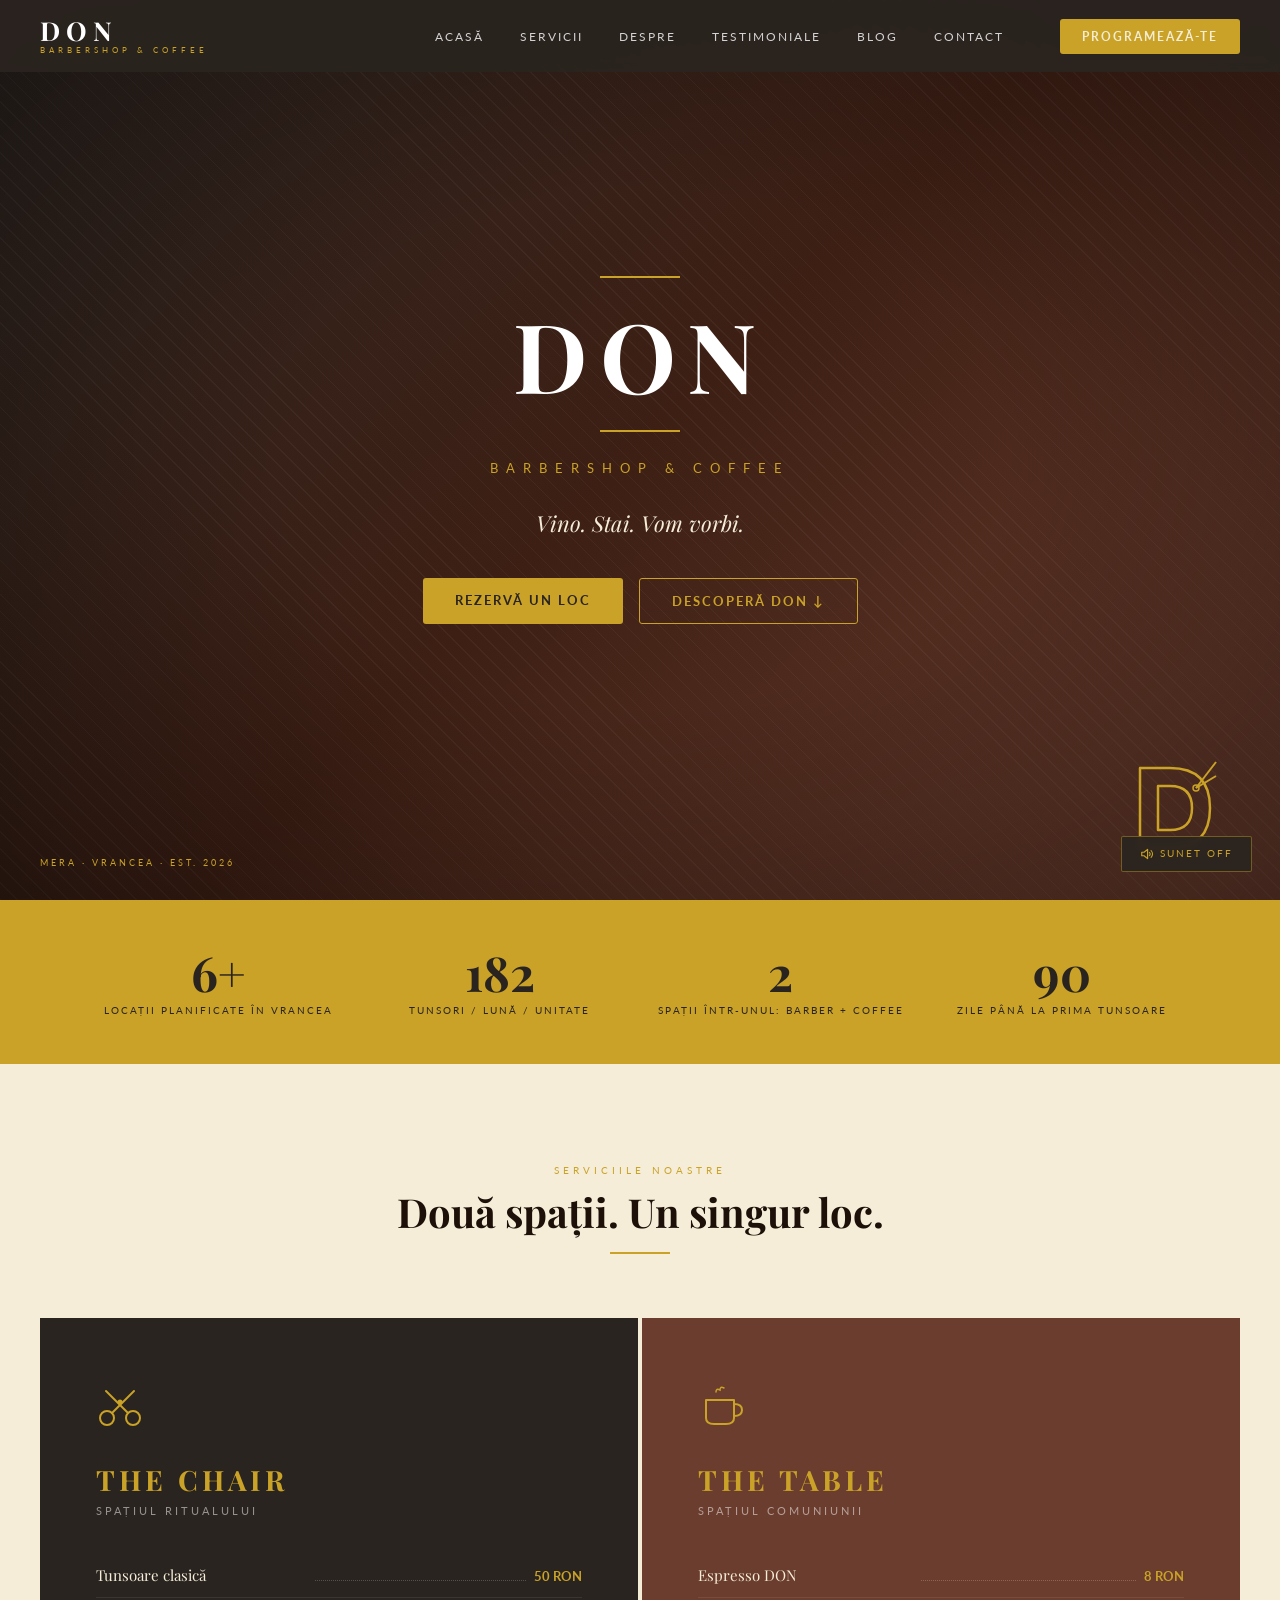
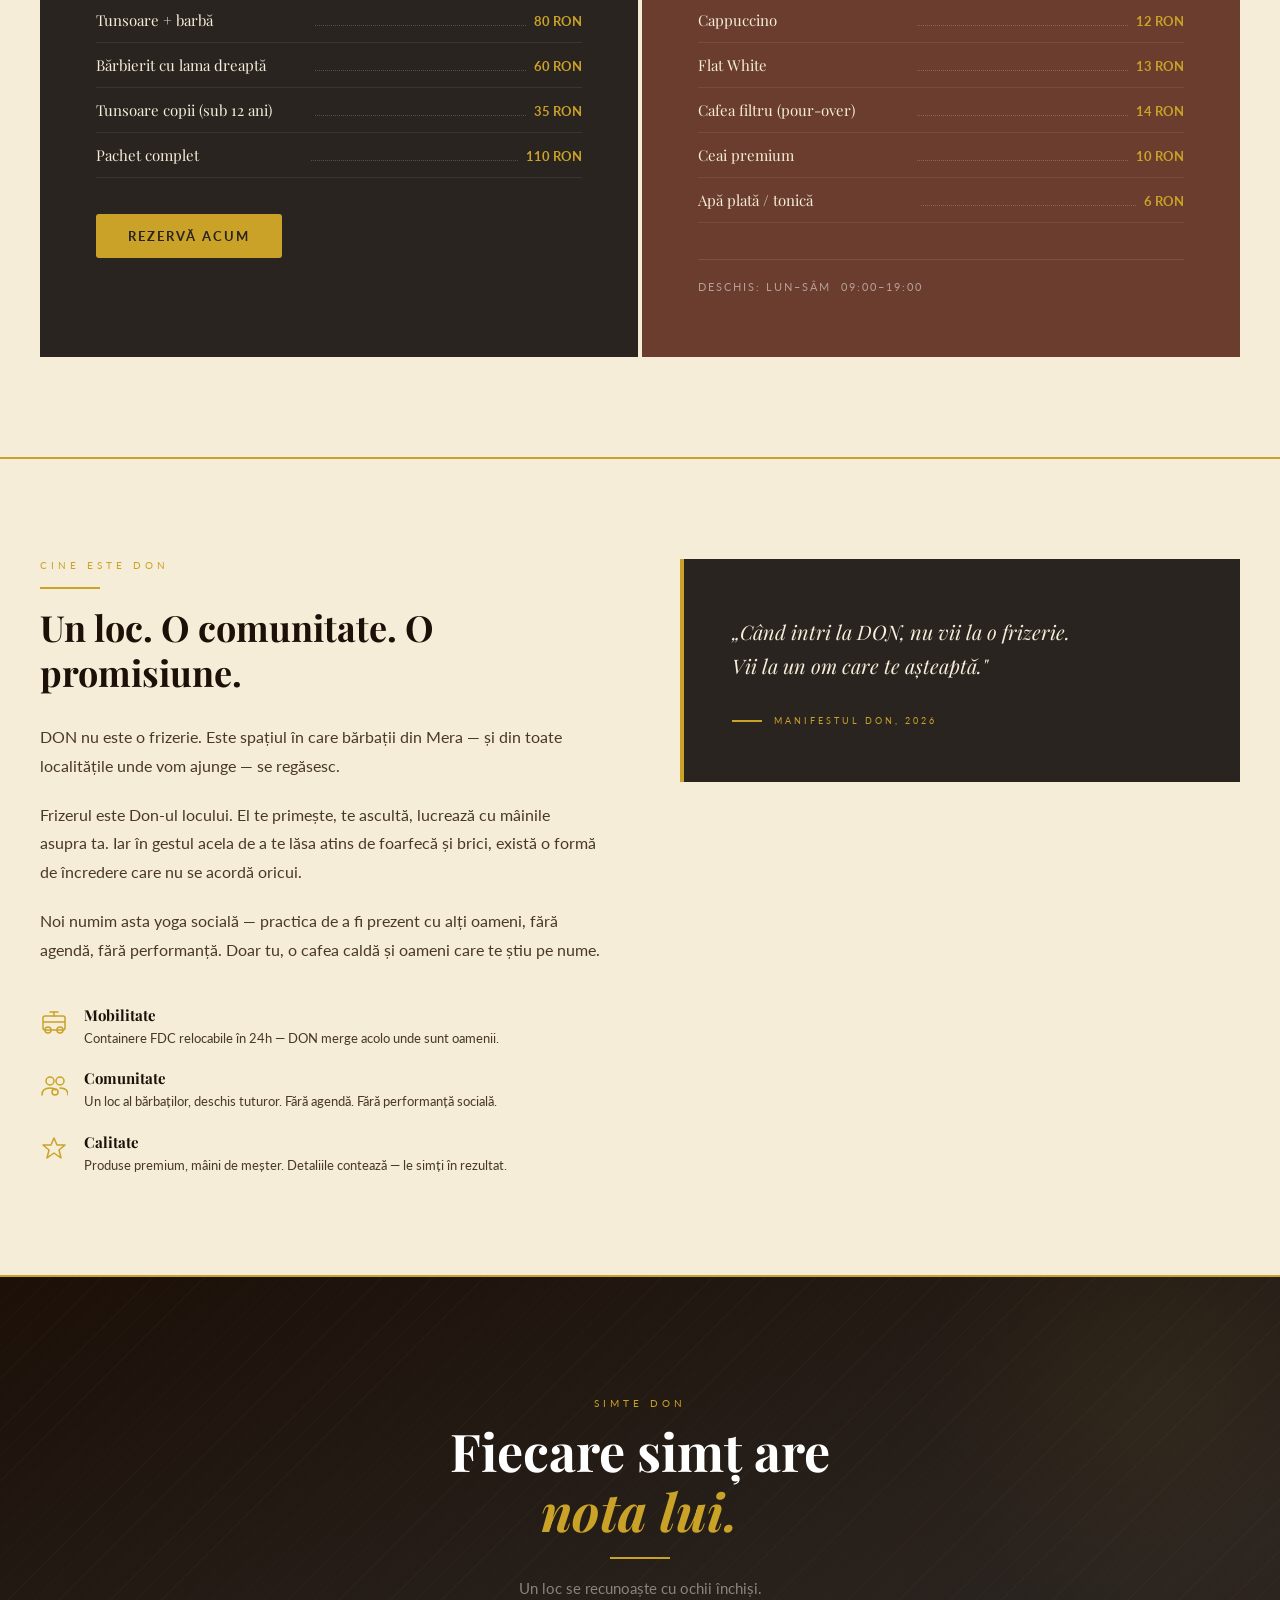
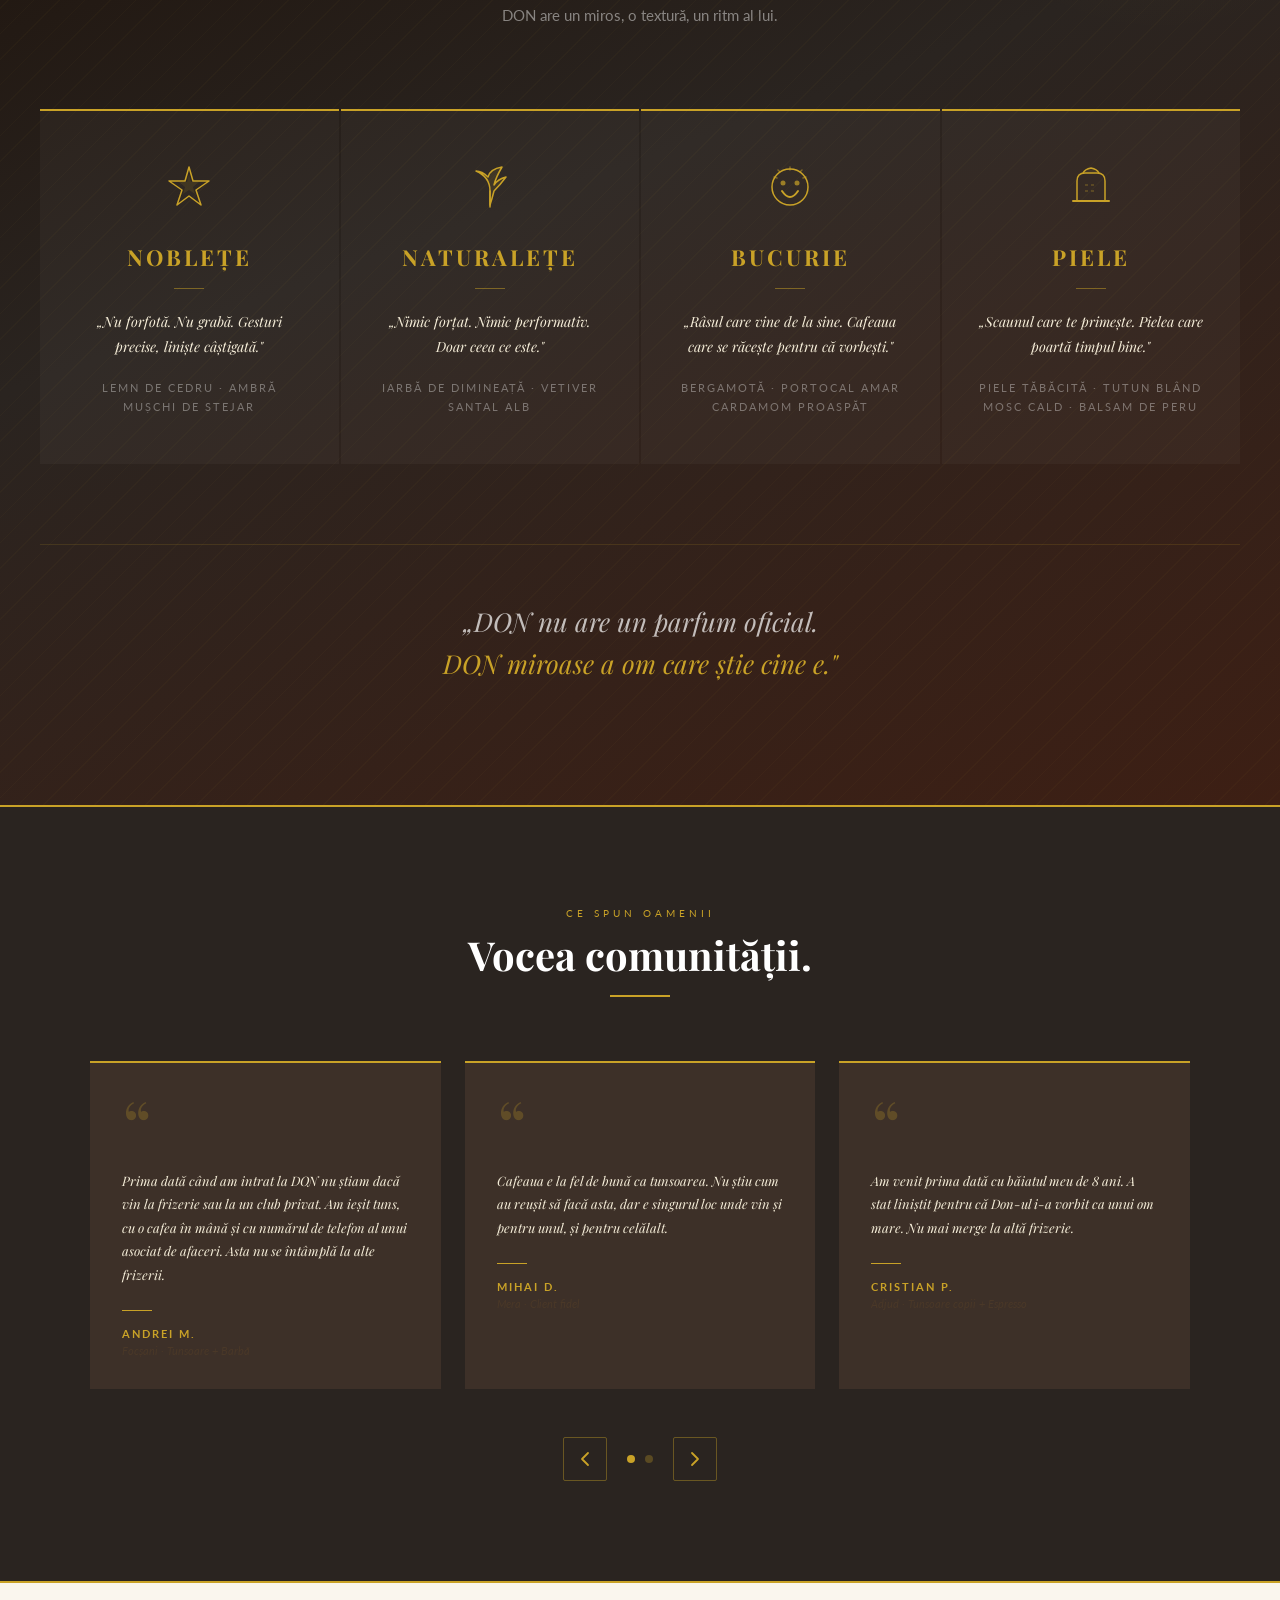
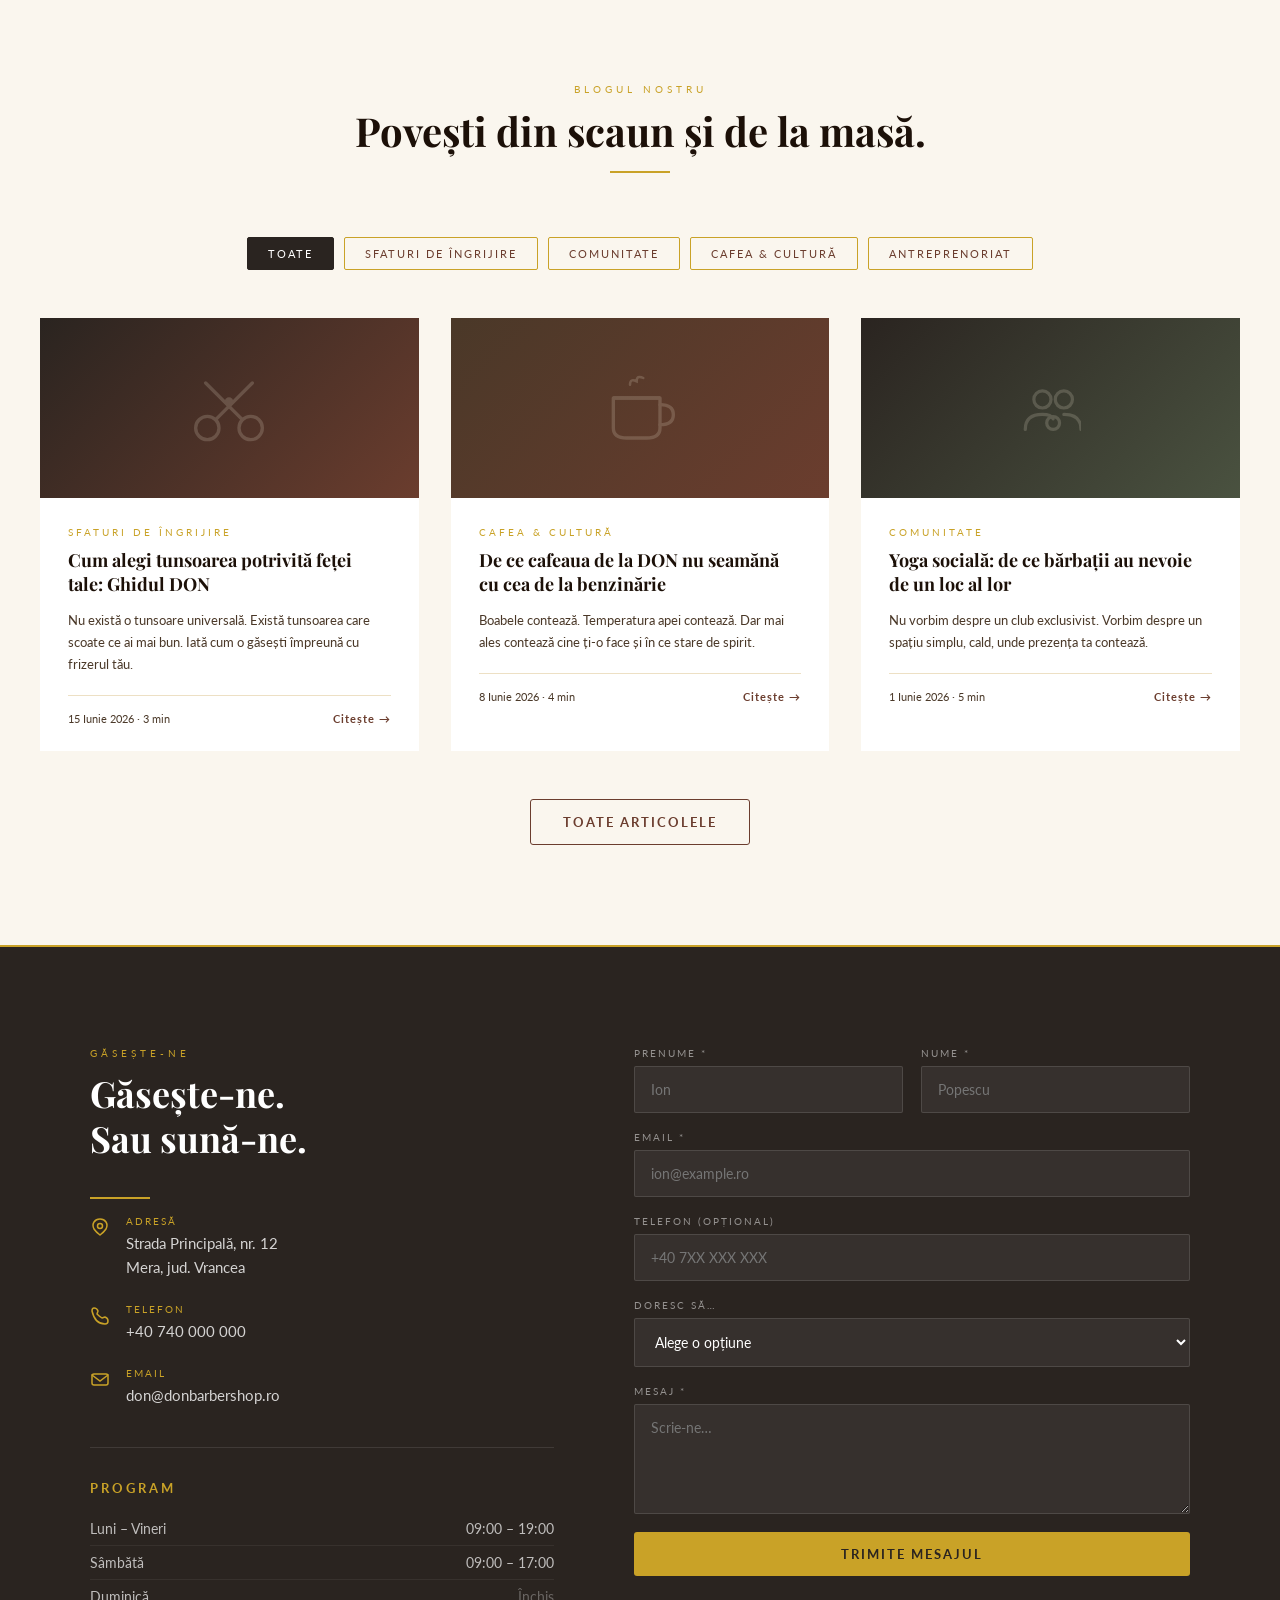
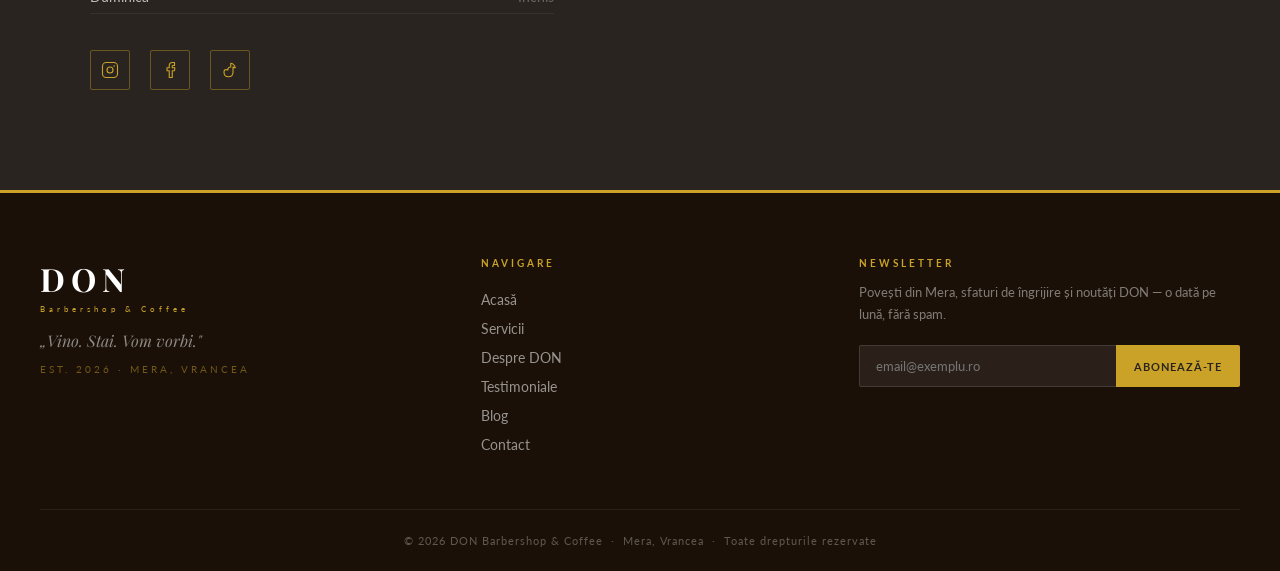
==== commit 3a5a1618: "Adaugă secțiunea senzorială „Simte DON" + note olfactive - Secțiune nouă între Despre și Testimonial" ====
--- a/index.html
+++ b/index.html
@@ -1451,6 +1451,239 @@
 
 
 <!-- ══════════════════════════════════════════
+     [5.5] ATMOSFERA DON — note senzoriale
+══════════════════════════════════════════ -->
+<section id="atmosfera" aria-label="Atmosfera DON" style="
+  background: linear-gradient(160deg, #1C1008 0%, #2A2420 45%, #3d1f14 100%);
+  padding: 120px 40px;
+  border-top: 2px solid var(--gold);
+  position: relative;
+  overflow: hidden;
+">
+  <!-- Texture diagonală subtilă -->
+  <div aria-hidden="true" style="
+    position:absolute;inset:0;pointer-events:none;
+    background-image:repeating-linear-gradient(135deg,
+      rgba(201,162,39,0.03) 0px, rgba(201,162,39,0.03) 1px,
+      transparent 1px, transparent 18px);
+  "></div>
+
+  <!-- Cerc decorativ de fundal -->
+  <div aria-hidden="true" style="
+    position:absolute;top:-120px;right:-120px;
+    width:480px;height:480px;border-radius:50%;
+    background:radial-gradient(circle, rgba(201,162,39,0.06) 0%, transparent 70%);
+    pointer-events:none;
+  "></div>
+
+  <div style="max-width:1200px;margin:0 auto;position:relative;z-index:1;">
+
+    <!-- Header -->
+    <div class="section-header reveal" style="text-align:center;margin-bottom:80px;">
+      <span class="section-label" style="color:var(--gold)">Simte DON</span>
+      <h2 style="
+        font-family:var(--font-heading);
+        font-size:clamp(30px,4.5vw,52px);
+        color:#fff;
+        line-height:1.15;
+        margin-bottom:16px;
+      ">Fiecare simț are<br><em style="color:var(--gold)">nota lui.</em></h2>
+      <span class="gold-line gold-line--center" aria-hidden="true"></span>
+      <p style="
+        font-family:var(--font-body);font-size:15px;
+        color:rgba(255,255,255,0.45);line-height:1.8;
+        max-width:480px;margin:0 auto;margin-top:16px;
+      ">Un loc se recunoaște cu ochii închiși.<br>DON are un miros, o textură, un ritm al lui.</p>
+    </div>
+
+    <!-- Cele 4 note -->
+    <div style="
+      display:grid;
+      grid-template-columns:repeat(4,1fr);
+      gap:2px;
+    " class="reveal">
+
+      <!-- Noblețe -->
+      <div class="atm-card" style="
+        background:rgba(255,255,255,0.03);
+        border-top:2px solid var(--gold);
+        padding:52px 36px 48px;
+        text-align:center;
+        transition:background 0.4s ease;
+        cursor:default;
+      " onmouseenter="this.style.background='rgba(201,162,39,0.07)'"
+         onmouseleave="this.style.background='rgba(255,255,255,0.03)'"
+      >
+        <div style="margin-bottom:28px;">
+          <svg width="48" height="48" viewBox="0 0 48 48" xmlns="http://www.w3.org/2000/svg" aria-hidden="true">
+            <polygon points="24,4 28,18 44,18 31,27 36,42 24,33 12,42 17,27 4,18 20,18"
+              fill="none" stroke="#C9A227" stroke-width="1.5" stroke-linejoin="round"/>
+            <polygon points="24,12 26,19 34,19 28,24 30,31 24,27 18,31 20,24 14,19 22,19"
+              fill="rgba(201,162,39,0.12)" stroke="none"/>
+          </svg>
+        </div>
+        <h3 style="
+          font-family:var(--font-heading);font-size:22px;
+          color:var(--gold);letter-spacing:3px;
+          margin-bottom:16px;font-weight:700;
+        ">NOBLEȚE</h3>
+        <div style="width:30px;height:1px;background:var(--gold);margin:0 auto 20px;opacity:0.5;"></div>
+        <p style="
+          font-family:var(--font-heading);font-style:italic;
+          font-size:14px;color:var(--cream);line-height:1.8;
+          margin-bottom:20px;
+        ">„Nu forfotă. Nu grabă. Gesturi precise, liniște câștigată."</p>
+        <p style="
+          font-family:var(--font-body);font-size:11px;
+          color:rgba(255,255,255,0.35);letter-spacing:2px;
+          text-transform:uppercase;line-height:1.7;
+        ">Lemn de cedru · Ambră<br>Mușchi de stejar</p>
+      </div>
+
+      <!-- Naturalețe -->
+      <div style="
+        background:rgba(255,255,255,0.03);
+        border-top:2px solid var(--gold);
+        padding:52px 36px 48px;
+        text-align:center;
+        transition:background 0.4s ease;
+        cursor:default;
+      " onmouseenter="this.style.background='rgba(201,162,39,0.07)'"
+         onmouseleave="this.style.background='rgba(255,255,255,0.03)'"
+      >
+        <div style="margin-bottom:28px;">
+          <svg width="48" height="48" viewBox="0 0 48 48" xmlns="http://www.w3.org/2000/svg" aria-hidden="true">
+            <path d="M24,42 Q24,42 24,28 Q24,14 10,8 Q16,8 22,14 Q24,6 36,4 Q30,14 28,22 Q32,16 40,14 Q34,22 28,28 Q26,36 24,42 Z"
+              fill="rgba(201,162,39,0.1)" stroke="#C9A227" stroke-width="1.5" stroke-linejoin="round"/>
+            <line x1="24" y1="28" x2="24" y2="44" stroke="#C9A227" stroke-width="1.5" stroke-linecap="round"/>
+          </svg>
+        </div>
+        <h3 style="
+          font-family:var(--font-heading);font-size:22px;
+          color:var(--gold);letter-spacing:3px;
+          margin-bottom:16px;font-weight:700;
+        ">NATURALEȚE</h3>
+        <div style="width:30px;height:1px;background:var(--gold);margin:0 auto 20px;opacity:0.5;"></div>
+        <p style="
+          font-family:var(--font-heading);font-style:italic;
+          font-size:14px;color:var(--cream);line-height:1.8;
+          margin-bottom:20px;
+        ">„Nimic forțat. Nimic performativ. Doar ceea ce este."</p>
+        <p style="
+          font-family:var(--font-body);font-size:11px;
+          color:rgba(255,255,255,0.35);letter-spacing:2px;
+          text-transform:uppercase;line-height:1.7;
+        ">Iarbă de dimineață · Vetiver<br>Santal alb</p>
+      </div>
+
+      <!-- Bucuria vieții -->
+      <div style="
+        background:rgba(255,255,255,0.03);
+        border-top:2px solid var(--gold);
+        padding:52px 36px 48px;
+        text-align:center;
+        transition:background 0.4s ease;
+        cursor:default;
+      " onmouseenter="this.style.background='rgba(201,162,39,0.07)'"
+         onmouseleave="this.style.background='rgba(255,255,255,0.03)'"
+      >
+        <div style="margin-bottom:28px;">
+          <svg width="48" height="48" viewBox="0 0 48 48" xmlns="http://www.w3.org/2000/svg" aria-hidden="true">
+            <circle cx="24" cy="24" r="18" fill="none" stroke="#C9A227" stroke-width="1.5"/>
+            <path d="M16,28 Q20,34 24,34 Q28,34 32,28" fill="none" stroke="#C9A227" stroke-width="2" stroke-linecap="round"/>
+            <circle cx="17" cy="20" r="2.5" fill="#C9A227" opacity="0.7"/>
+            <circle cx="31" cy="20" r="2.5" fill="#C9A227" opacity="0.7"/>
+            <!-- scântei de bucurie -->
+            <line x1="24" y1="4" x2="24" y2="7" stroke="#C9A227" stroke-width="1.5" stroke-linecap="round" opacity="0.5"/>
+            <line x1="36" y1="7" x2="34" y2="9" stroke="#C9A227" stroke-width="1.5" stroke-linecap="round" opacity="0.5"/>
+            <line x1="12" y1="7" x2="14" y2="9" stroke="#C9A227" stroke-width="1.5" stroke-linecap="round" opacity="0.5"/>
+            <line x1="40" y1="14" x2="37" y2="15" stroke="#C9A227" stroke-width="1.5" stroke-linecap="round" opacity="0.5"/>
+            <line x1="8" y1="14" x2="11" y2="15" stroke="#C9A227" stroke-width="1.5" stroke-linecap="round" opacity="0.5"/>
+          </svg>
+        </div>
+        <h3 style="
+          font-family:var(--font-heading);font-size:22px;
+          color:var(--gold);letter-spacing:3px;
+          margin-bottom:16px;font-weight:700;
+        ">BUCURIE</h3>
+        <div style="width:30px;height:1px;background:var(--gold);margin:0 auto 20px;opacity:0.5;"></div>
+        <p style="
+          font-family:var(--font-heading);font-style:italic;
+          font-size:14px;color:var(--cream);line-height:1.8;
+          margin-bottom:20px;
+        ">„Râsul care vine de la sine. Cafeaua care se răcește pentru că vorbești."</p>
+        <p style="
+          font-family:var(--font-body);font-size:11px;
+          color:rgba(255,255,255,0.35);letter-spacing:2px;
+          text-transform:uppercase;line-height:1.7;
+        ">Bergamotă · Portocal amar<br>Cardamom proaspăt</p>
+      </div>
+
+      <!-- Piele premium -->
+      <div style="
+        background:rgba(255,255,255,0.03);
+        border-top:2px solid var(--gold);
+        padding:52px 36px 48px;
+        text-align:center;
+        transition:background 0.4s ease;
+        cursor:default;
+      " onmouseenter="this.style.background='rgba(201,162,39,0.07)'"
+         onmouseleave="this.style.background='rgba(255,255,255,0.03)'"
+      >
+        <div style="margin-bottom:28px;">
+          <svg width="48" height="48" viewBox="0 0 48 48" xmlns="http://www.w3.org/2000/svg" aria-hidden="true">
+            <!-- contur scaun de barber / piele -->
+            <path d="M10,38 L10,18 Q10,10 18,10 L30,10 Q38,10 38,18 L38,38"
+              fill="none" stroke="#C9A227" stroke-width="1.5" stroke-linecap="round"/>
+            <path d="M6,38 L42,38" stroke="#C9A227" stroke-width="2" stroke-linecap="round"/>
+            <path d="M16,10 Q18,6 24,5 Q30,6 32,10"
+              fill="rgba(201,162,39,0.1)" stroke="#C9A227" stroke-width="1.5" stroke-linecap="round"/>
+            <!-- cusătură -->
+            <line x1="18" y1="22" x2="30" y2="22" stroke="#C9A227" stroke-width="1" stroke-dasharray="3,3" opacity="0.5"/>
+            <line x1="18" y1="28" x2="30" y2="28" stroke="#C9A227" stroke-width="1" stroke-dasharray="3,3" opacity="0.5"/>
+          </svg>
+        </div>
+        <h3 style="
+          font-family:var(--font-heading);font-size:22px;
+          color:var(--gold);letter-spacing:3px;
+          margin-bottom:16px;font-weight:700;
+        ">PIELE</h3>
+        <div style="width:30px;height:1px;background:var(--gold);margin:0 auto 20px;opacity:0.5;"></div>
+        <p style="
+          font-family:var(--font-heading);font-style:italic;
+          font-size:14px;color:var(--cream);line-height:1.8;
+          margin-bottom:20px;
+        ">„Scaunul care te primește. Pielea care poartă timpul bine."</p>
+        <p style="
+          font-family:var(--font-body);font-size:11px;
+          color:rgba(255,255,255,0.35);letter-spacing:2px;
+          text-transform:uppercase;line-height:1.7;
+        ">Piele tăbăcită · Tutun blând<br>Mosc cald · Balsam de Peru</p>
+      </div>
+
+    </div>
+
+    <!-- Citat final -->
+    <div class="reveal" style="
+      text-align:center;
+      margin-top:80px;
+      padding-top:56px;
+      border-top:1px solid rgba(201,162,39,0.15);
+    ">
+      <p style="
+        font-family:var(--font-heading);font-style:italic;
+        font-size:clamp(18px,2.5vw,26px);
+        color:rgba(255,255,255,0.7);
+        line-height:1.6;max-width:680px;margin:0 auto;
+      ">„DON nu are un parfum oficial.<br>
+      <span style="color:var(--gold)">DON miroase a om care știe cine e."</span></p>
+    </div>
+
+  </div>
+</section>
+
+
+<!-- ══════════════════════════════════════════
      [6] TESTIMONIALE
 ══════════════════════════════════════════ -->
 <section id="testimoniale" aria-label="Testimoniale clienți">
